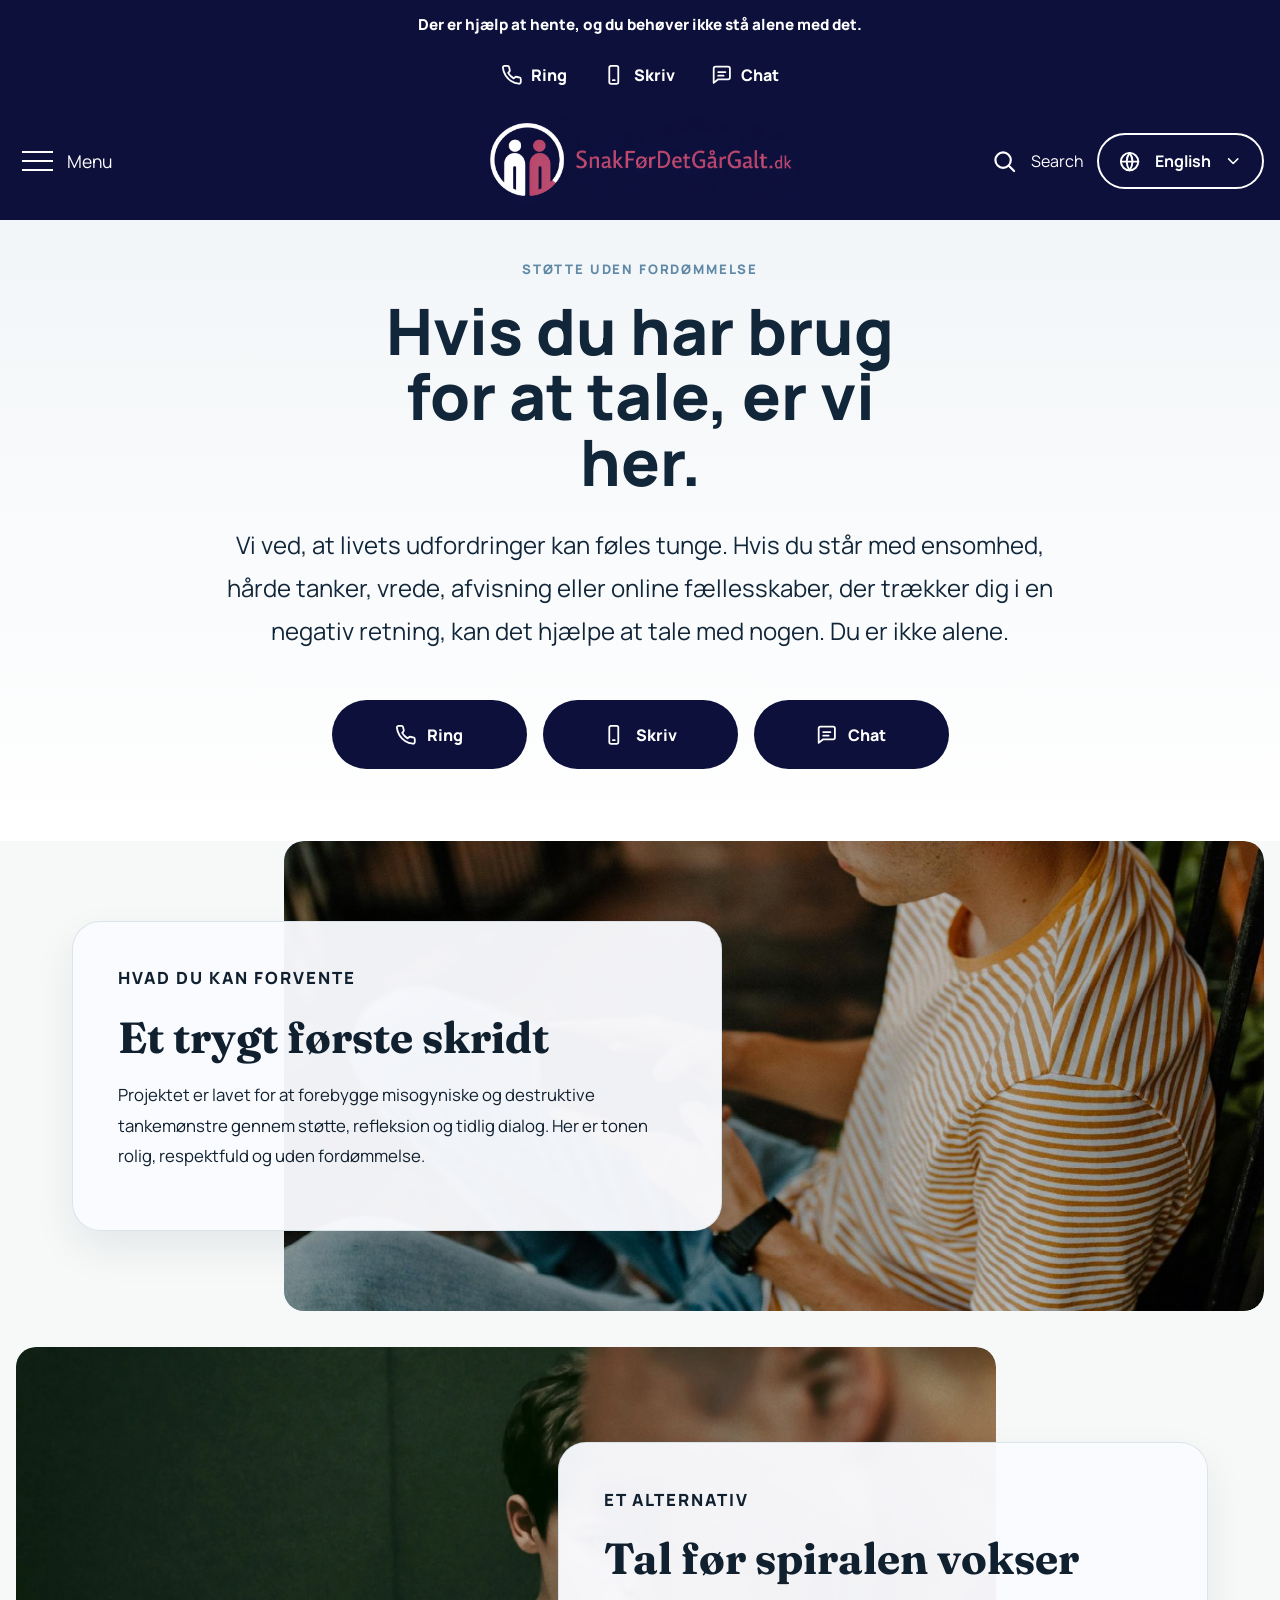
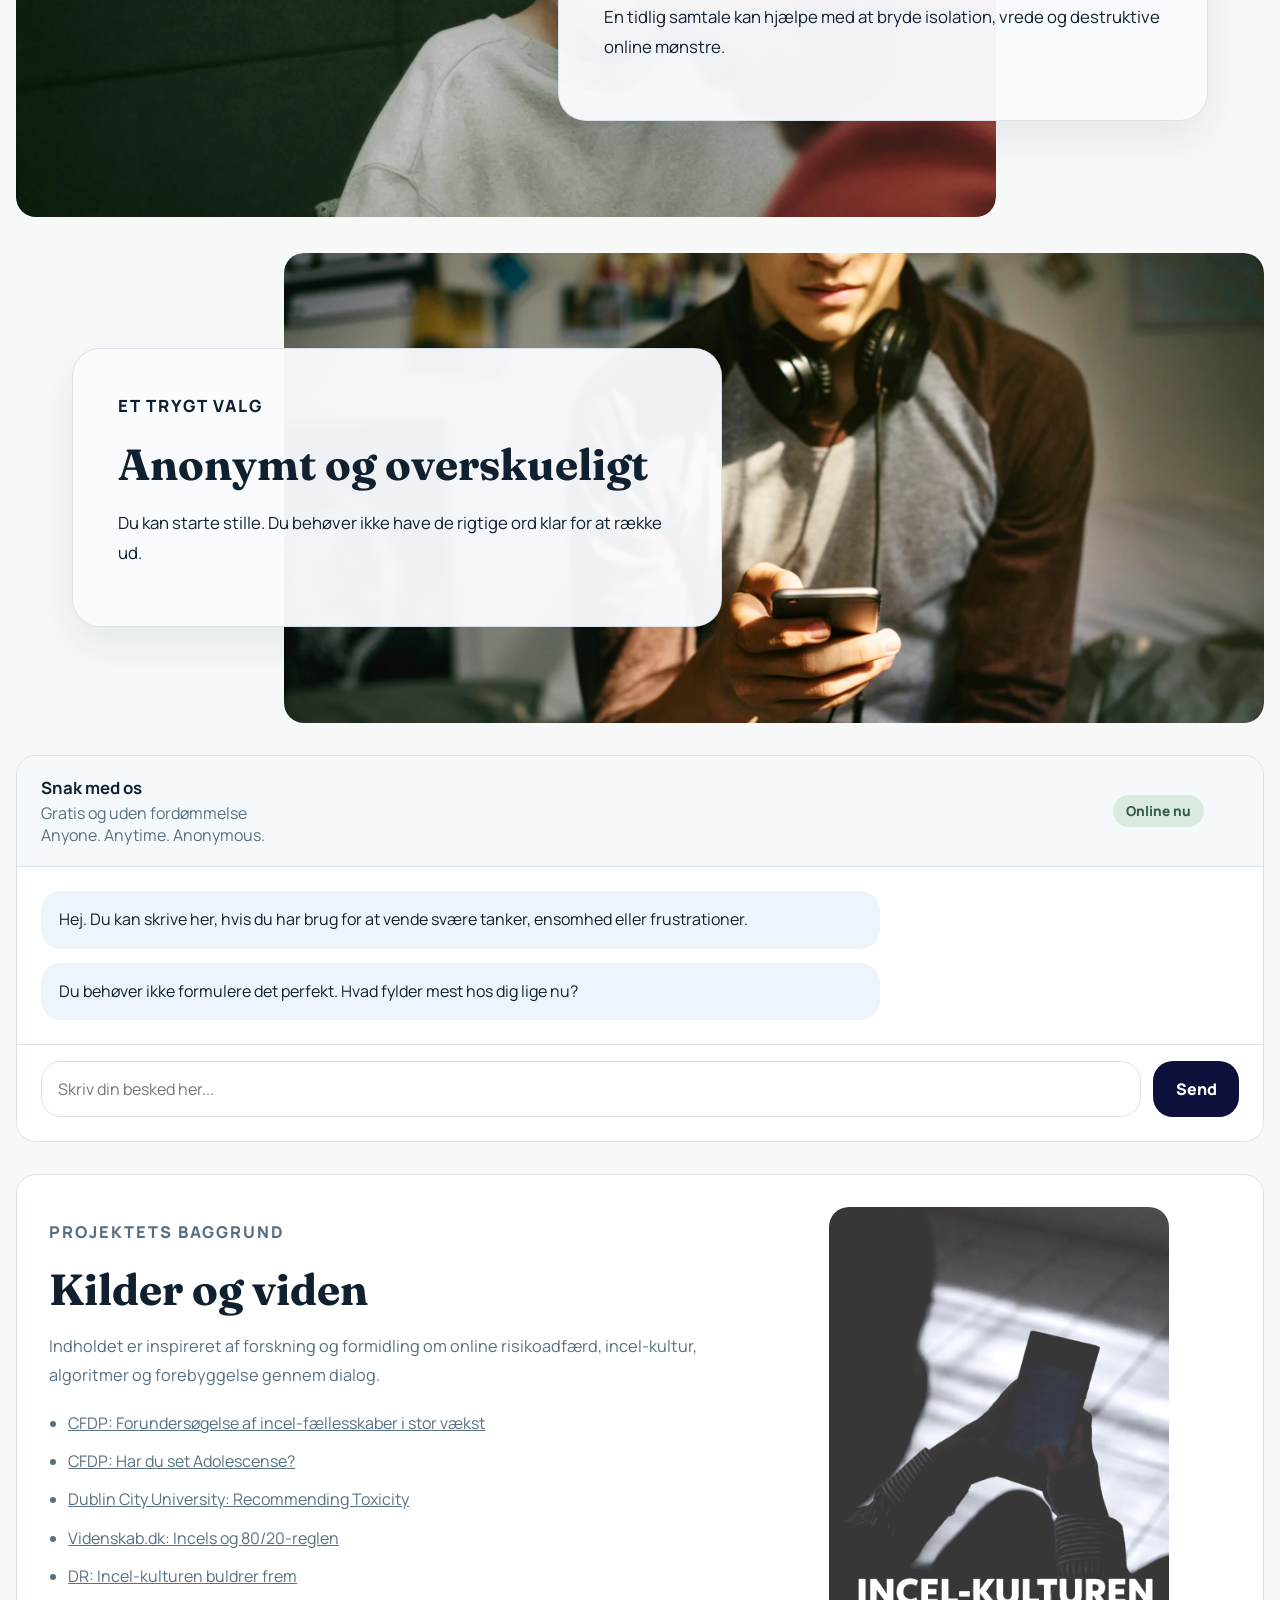
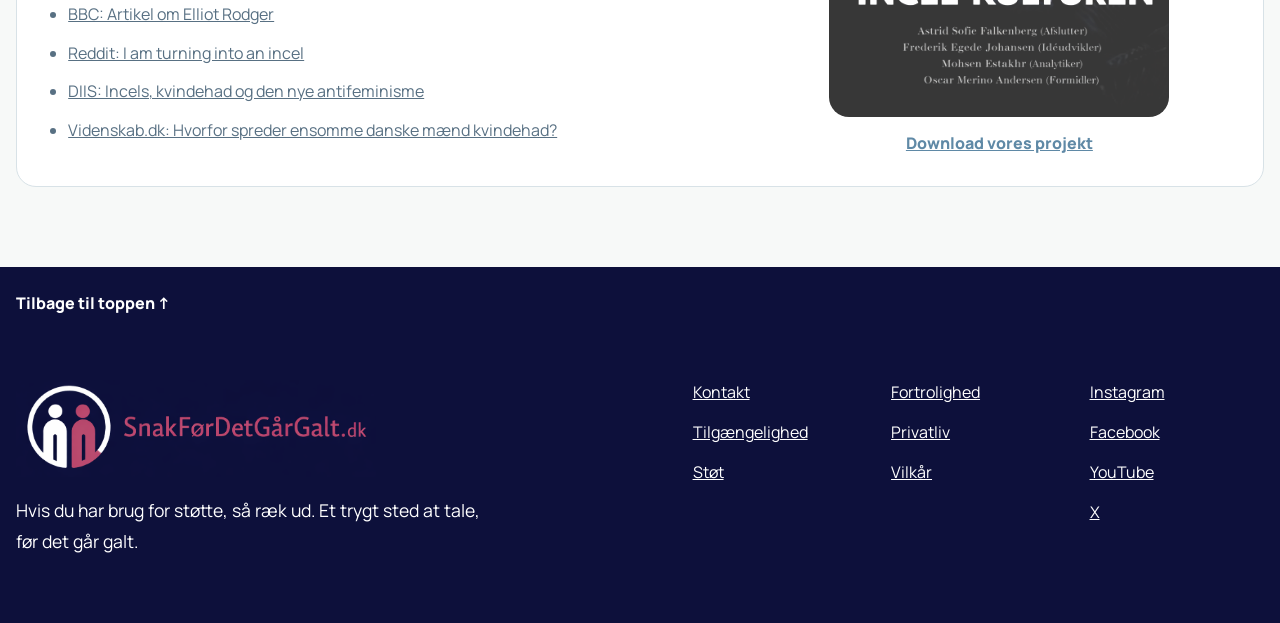
==== index.html @ 6ec0b3f9 "Initial commit" ====
<!DOCTYPE html>
<html lang="da">
  <head>
    <meta charset="UTF-8" />
    <meta name="viewport" content="width=device-width, initial-scale=1.0" />
    <title>SnakFørDetGårGalt.dk</title>
    <meta
      name="description"
      content="SnakFørDetGårGalt.dk er et trygt sted at søge støtte, chatte anonymt og finde hjælp, før ensomhed, vrede og negative online fællesskaber vokser sig større."
    />
    <link rel="preconnect" href="https://fonts.googleapis.com" />
    <link rel="preconnect" href="https://fonts.gstatic.com" crossorigin />
    <link
      href="https://fonts.googleapis.com/css2?family=Fraunces:wght@600&family=Manrope:wght@400;500;600;700;800&display=swap"
      rel="stylesheet"
    />
    <link rel="stylesheet" href="style.css" />
  </head>
  <body>
    <a class="skip-link" href="#mainContent">Gå til indhold</a>

    <div class="top-banner">
      <p data-i18n="banner.text">Der er hjælp at hente, og du behøver ikke stå alene med det.</p>
    </div>

    <div class="contact-strip">
      <div class="contact-strip-inner">
        <a href="#helpCards"><span class="icon" aria-hidden="true"><svg viewBox="0 0 24 24"><path d="M22 16.92v3a2 2 0 0 1-2.18 2 19.8 19.8 0 0 1-8.63-3.07A19.5 19.5 0 0 1 5.15 12.8 19.8 19.8 0 0 1 2.08 4.09 2 2 0 0 1 4.06 2h3a2 2 0 0 1 2 1.72c.12.9.33 1.78.63 2.62a2 2 0 0 1-.45 2.11L8 9.91a16 16 0 0 0 6.09 6.09l1.46-1.24a2 2 0 0 1 2.11-.45c.84.3 1.72.51 2.62.63A2 2 0 0 1 22 16.92z"/></svg></span><span data-i18n="utility.call">Ring</span></a>
        <a href="#helpCards"><span class="icon" aria-hidden="true"><svg viewBox="0 0 24 24"><rect x="7" y="2" width="10" height="20" rx="2"/><line x1="11" y1="18" x2="13" y2="18"/></svg></span><span data-i18n="utility.text">Skriv</span></a>
        <a href="#chat"><span class="icon" aria-hidden="true"><svg viewBox="0 0 24 24"><path d="M21 15a2 2 0 0 1-2 2H8l-5 4V5a2 2 0 0 1 2-2h14a2 2 0 0 1 2 2z"/><line x1="8" y1="9" x2="16" y2="9"/><line x1="8" y1="13" x2="14" y2="13"/></svg></span><span data-i18n="utility.chat">Chat</span></a>
      </div>
    </div>

    <header class="site-header">
      <div class="header-inner">
        <button class="menu-button" id="menuToggle" type="button" aria-expanded="false" aria-controls="siteMenu">
          <span class="hamburger" aria-hidden="true"></span>
          <span data-i18n="menu.button">Menu</span>
        </button>

        <a class="brand" href="#top" aria-label="SnakFørDetGårGalt.dk">
          <img src="logo-sammenhold-footer.png" alt="SnakFørDetGårGalt.dk" class="brand-image" />
        </a>

        <div class="header-tools">
          <button class="search-trigger" id="searchTrigger" type="button" aria-expanded="false" aria-controls="searchPanel">
            <span class="search-icon" aria-hidden="true"><svg viewBox="0 0 24 24"><circle cx="11" cy="11" r="7"/><line x1="16.65" y1="16.65" x2="21" y2="21"/></svg></span>
            <span data-i18n="search.button">Search</span>
          </button>

          <button class="language-pill" id="languageToggle" type="button" aria-label="Change language">
            <span class="globe" aria-hidden="true"><svg viewBox="0 0 24 24"><circle cx="12" cy="12" r="9"/><path d="M3 12h18"/><path d="M12 3a15 15 0 0 1 0 18"/><path d="M12 3a15 15 0 0 0 0 18"/></svg></span>
            <span id="languageLabel">English</span>
            <span class="caret" aria-hidden="true"><svg viewBox="0 0 24 24"><path d="M6 9l6 6 6-6"/></svg></span>
          </button>
        </div>
      </div>
    </header>

    <div class="search-panel" id="searchPanel" hidden>
      <div class="search-panel-inner">
        <form class="search-box" id="searchForm" role="search">
          <label class="sr-only" for="siteSearch" data-i18n="search.label">Søg på siden</label>
          <input
            id="siteSearch"
            name="search"
            type="search"
            placeholder="Search"
            data-i18n-placeholder="search.placeholder"
            autocomplete="off"
          />
          <button class="search-submit" type="submit" aria-label="Search">
            <span aria-hidden="true"><svg viewBox="0 0 24 24"><circle cx="11" cy="11" r="7"/><line x1="16.65" y1="16.65" x2="21" y2="21"/></svg></span>
          </button>
        </form>
        <button class="search-close" id="searchClose" type="button">
          <span data-i18n="search.close">Close</span>
          <span aria-hidden="true">×</span>
        </button>
      </div>
    </div>

    <aside class="menu-overlay" id="siteMenu" hidden>
      <div class="menu-panel">
        <button class="menu-close" id="menuClose" type="button">
          <span class="close-icon" aria-hidden="true">×</span>
          <span data-i18n="menu.close">Luk menu</span>
        </button>

        <div class="menu-quick-links">
          <a href="#helpCards"><span class="icon" aria-hidden="true"><svg viewBox="0 0 24 24"><path d="M22 16.92v3a2 2 0 0 1-2.18 2 19.8 19.8 0 0 1-8.63-3.07A19.5 19.5 0 0 1 5.15 12.8 19.8 19.8 0 0 1 2.08 4.09 2 2 0 0 1 4.06 2h3a2 2 0 0 1 2 1.72c.12.9.33 1.78.63 2.62a2 2 0 0 1-.45 2.11L8 9.91a16 16 0 0 0 6.09 6.09l1.46-1.24a2 2 0 0 1 2.11-.45c.84.3 1.72.51 2.62.63A2 2 0 0 1 22 16.92z"/></svg></span><span data-i18n="utility.call">Ring</span></a>
          <a href="#helpCards"><span class="icon" aria-hidden="true"><svg viewBox="0 0 24 24"><rect x="7" y="2" width="10" height="20" rx="2"/><line x1="11" y1="18" x2="13" y2="18"/></svg></span><span data-i18n="utility.text">Skriv</span></a>
          <a href="#chat"><span class="icon" aria-hidden="true"><svg viewBox="0 0 24 24"><path d="M21 15a2 2 0 0 1-2 2H8l-5 4V5a2 2 0 0 1 2-2h14a2 2 0 0 1 2 2z"/><line x1="8" y1="9" x2="16" y2="9"/><line x1="8" y1="13" x2="14" y2="13"/></svg></span><span data-i18n="utility.chat">Chat</span></a>
        </div>

        <nav class="menu-list" aria-label="Hovednavigation">
          <a class="menu-item" href="#top"><span data-i18n="menu.home">Hjem</span></a>
          <details class="menu-item" open>
            <summary><span data-i18n="menu.getHelp">Få hjælp</span></summary>
            <div class="submenu">
              <a href="#helpCards" data-i18n="submenu.expect">Hvad du kan forvente</a>
              <a href="#chat" data-i18n="submenu.chat">Chat med os</a>
            </div>
          </details>
          <details class="menu-item">
            <summary><span data-i18n="menu.learn">Viden</span></summary>
            <div class="submenu">
              <a href="#resources" data-i18n="submenu.sources">Kilder og baggrund</a>
              <a href="#resources" data-i18n="submenu.prevention">Forebyggelse og dialog</a>
            </div>
          </details>
          <details class="menu-item">
            <summary><span data-i18n="menu.involved">Bliv en del af indsatsen</span></summary>
            <div class="submenu">
              <a href="#resources" data-i18n="submenu.share">Del viden</a>
              <a href="#resources" data-i18n="submenu.support">Støt projektet</a>
            </div>
          </details>
          <details class="menu-item">
            <summary><span data-i18n="menu.providers">For fagpersoner</span></summary>
            <div class="submenu">
              <a href="#resources" data-i18n="submenu.research">Forskning</a>
              <a href="#resources" data-i18n="submenu.method">Metode og perspektiv</a>
            </div>
          </details>
          <details class="menu-item">
            <summary><span data-i18n="menu.faq">FAQ</span></summary>
            <div class="submenu">
              <a href="#helpCards" data-i18n="submenu.free">Er det gratis?</a>
              <a href="#chat" data-i18n="submenu.anonymous">Er det anonymt?</a>
            </div>
          </details>
          <a class="menu-item" href="#resources"><span data-i18n="menu.media">Ressourcer</span></a>
          <a class="menu-item" href="#resources"><span data-i18n="menu.about">Om projektet</span></a>
          <a class="menu-item" href="#resources"><span data-i18n="menu.interpretation">Sprog og tilgængelighed</span></a>
        </nav>
      </div>
    </aside>

    <main id="mainContent">
      <section class="hero" id="top">
        <div class="hero-inner">
          <div class="hero-intro">
            <p class="hero-kicker" data-i18n="hero.kicker">Støtte uden fordømmelse</p>
            <h1 data-i18n="hero.title">Hvis du har brug for at tale, er vi her.</h1>

            <p class="hero-copy" data-i18n="hero.body">
              Vi ved, at livets udfordringer kan føles tunge. Hvis du står med ensomhed, hårde tanker, vrede, afvisning eller online fællesskaber, der trækker dig i en negativ retning, kan det hjælpe at tale med nogen. Du er ikke alene.
            </p>

            <div class="help-cards" id="helpCards">
              <a class="help-card" href="#chat"><span class="icon" aria-hidden="true"><svg viewBox="0 0 24 24"><path d="M22 16.92v3a2 2 0 0 1-2.18 2 19.8 19.8 0 0 1-8.63-3.07A19.5 19.5 0 0 1 5.15 12.8 19.8 19.8 0 0 1 2.08 4.09 2 2 0 0 1 4.06 2h3a2 2 0 0 1 2 1.72c.12.9.33 1.78.63 2.62a2 2 0 0 1-.45 2.11L8 9.91a16 16 0 0 0 6.09 6.09l1.46-1.24a2 2 0 0 1 2.11-.45c.84.3 1.72.51 2.62.63A2 2 0 0 1 22 16.92z"/></svg></span><span data-i18n="actions.call">Ring</span></a>
              <a class="help-card" href="#chat"><span class="icon" aria-hidden="true"><svg viewBox="0 0 24 24"><rect x="7" y="2" width="10" height="20" rx="2"/><line x1="11" y1="18" x2="13" y2="18"/></svg></span><span data-i18n="actions.text">Skriv</span></a>
              <a class="help-card" href="#chat"><span class="icon" aria-hidden="true"><svg viewBox="0 0 24 24"><path d="M21 15a2 2 0 0 1-2 2H8l-5 4V5a2 2 0 0 1 2-2h14a2 2 0 0 1 2 2z"/><line x1="8" y1="9" x2="16" y2="9"/><line x1="8" y1="13" x2="14" y2="13"/></svg></span><span data-i18n="actions.chat">Chat</span></a>
            </div>
          </div>
        </div>
      </section>

      <section class="content-section feature-stack">
        <article class="feature-band feature-band-left">
          <div class="feature-visual teal-visual">
            <img class="feature-image" src="feature-first.jpg" alt="Ung mand med telefon i hånden" />
          </div>
          <div class="feature-copy-card">
            <p class="eyebrow" data-i18n="expect.eyebrow">Hvad du kan forvente</p>
            <h2 data-i18n="expect.title">Et trygt første skridt</h2>
            <p data-i18n="expect.body">Projektet er lavet for at forebygge misogyniske og destruktive tankemønstre gennem støtte, refleksion og tidlig dialog. Her er tonen rolig, respektfuld og uden fordømmelse.</p>
          </div>
        </article>

        <article class="feature-band feature-band-right">
          <div class="feature-visual forest-visual">
            <img class="feature-image" src="feature-second.webp" alt="Ung person og voksen i en alvorlig samtale" />
          </div>
          <div class="feature-copy-card">
            <p class="eyebrow" data-i18n="box.two.eyebrow">Et alternativ</p>
            <h2 data-i18n="box.two.title">Tal før spiralen vokser</h2>
            <p data-i18n="box.two.body">En tidlig samtale kan hjælpe med at bryde isolation, vrede og destruktive online mønstre.</p>
          </div>
        </article>

        <article class="feature-band feature-band-left">
          <div class="feature-visual rose-visual">
            <img class="feature-image" src="feature-expect.webp" alt="To personer tæt sammen i et trygt øjeblik" />
          </div>
          <div class="feature-copy-card">
            <p class="eyebrow" data-i18n="box.three.eyebrow">Et trygt valg</p>
            <h2 data-i18n="box.three.title">Anonymt og overskueligt</h2>
            <p data-i18n="box.three.body">Du kan starte stille. Du behøver ikke have de rigtige ord klar for at række ud.</p>
          </div>
        </article>
      </section>

      <section class="chat-section" id="chat">
        <div class="chat-shell" aria-label="Chatboks">
          <div class="chat-header">
            <div>
              <strong data-i18n="chat.headerTitle">Snak med os</strong>
              <p data-i18n="chat.headerBody">Gratis og uden fordømmelse</p>
              <p data-i18n="chat.headerSubbody">Anyone. Anytime. Anonymous.</p>
            </div>
            <span class="status-dot" data-i18n="chat.status">Online nu</span>
            <button class="chat-close" id="chatClose" type="button" aria-label="Luk chat">×</button>
          </div>

          <div class="chat-messages" id="chatMessages">
            <article class="message assistant"><p id="initialMessageOne">Hej. Du kan skrive her, hvis du har brug for at vende svære tanker, ensomhed eller frustrationer.</p></article>
            <article class="message assistant"><p id="initialMessageTwo">Du behøver ikke formulere det perfekt. Hvad fylder mest hos dig lige nu?</p></article>
          </div>

          <form class="chat-input" id="chatForm">
            <label class="sr-only" for="messageInput" data-i18n="chat.inputLabel">Skriv en besked</label>
            <input id="messageInput" name="message" type="text" maxlength="280" placeholder="Skriv din besked her..." autocomplete="off" />
            <button type="submit" class="primary-button" data-i18n="chat.send">Send</button>
          </form>
        </div>
      </section>

      <section class="content-section" id="resources">
        <article class="resource-card resource-layout">
          <div class="resource-copy">
            <p class="eyebrow" data-i18n="sources.eyebrow">Projektets baggrund</p>
            <h2 data-i18n="sources.title">Kilder og viden</h2>
            <p data-i18n="sources.body">Indholdet er inspireret af forskning og formidling om online risikoadfærd, incel-kultur, algoritmer og forebyggelse gennem dialog.</p>
            <ul class="source-list">
              <li><a href="https://cfdp.dk/demokratisk-dannelse/risikoadfaerd-online/vidensbank/rapporter/forundersoegelseincel-faellesskaber-i-stor-vaekst/" target="_blank" rel="noreferrer">CFDP: Forundersøgelse af incel-fællesskaber i stor vækst</a></li>
              <li><a href="https://cfdp.dk/digital-familie/har-du-set-adolescense/" target="_blank" rel="noreferrer">CFDP: Har du set Adolescense?</a></li>
              <li><a href="https://www.dcu.ie/antibullyingcentre/recommending-toxicity" target="_blank" rel="noreferrer">Dublin City University: Recommending Toxicity</a></li>
              <li><a href="https://videnskab.dk/kultur-samfund/incels-og-80-20-reglen-forstaa-forskning-bag-kvindehadet-i-ny-tv-serie/" target="_blank" rel="noreferrer">Videnskab.dk: Incels og 80/20-reglen</a></li>
              <li><a href="https://www.dr.dk/nyheder/indland/incel-kulturen-buldrer-frem-og-den-er-en-del-af-trusselsbilledet-herhjemme" target="_blank" rel="noreferrer">DR: Incel-kulturen buldrer frem</a></li>
              <li><a href="https://www.bbc.com/news/world-us-canada-43892189" target="_blank" rel="noreferrer">BBC: Artikel om Elliot Rodger</a></li>
              <li><a href="https://www.reddit.com/r/Vent/comments/1qi4jv6/i_am_turning_into_an_incel/" target="_blank" rel="noreferrer">Reddit: I am turning into an incel</a></li>
              <li><a href="https://pure.diis.dk/ws/files/3975746/Udenrigs_2_2020_Incels_kvindehad_og_den_nye_antifeminisme.pdf" target="_blank" rel="noreferrer">DIIS: Incels, kvindehad og den nye antifeminisme</a></li>
              <li><a href="https://videnskab.dk/kultur-samfund/incels-hvorfor-spreder-ensomme-danske-maend-kvindehad-i-internettets-dunkle-afkroge/" target="_blank" rel="noreferrer">Videnskab.dk: Hvorfor spreder ensomme danske mænd kvindehad?</a></li>
            </ul>
          </div>
          <div class="resource-image-wrap">
            <img class="resource-image" src="resource-side.png" alt="Forsidebillede om incel-kulturen" />
            <a class="resource-download" href="resource-side.png" download="Projekt.doc.forside.png" data-i18n="sources.download">Download vores projekt</a>
          </div>
        </article>
      </section>
    </main>

    <footer class="site-footer">
      <a class="return-top" href="#top" data-i18n="footer.top">Tilbage til toppen ↑</a>
      <div class="footer-main">
        <div class="footer-brand-block">
          <div class="footer-logo">
            <img src="logo-sammenhold-footer.png" alt="SnakFørDetGårGalt.dk" class="footer-logo-image" />
          </div>
          <p data-i18n="footer.tagline">Hvis du har brug for støtte, så ræk ud. Et trygt sted at tale, før det går galt.</p>
        </div>

        <div class="footer-links-grid">
          <div class="footer-column">
            <a href="#resources" data-i18n="footer.contact">Kontakt</a>
            <a href="#resources" data-i18n="footer.accessibility">Tilgængelighed</a>
            <a href="#resources" data-i18n="footer.support">Støt</a>
          </div>
          <div class="footer-column">
            <a href="#resources" data-i18n="footer.confidential">Fortrolighed</a>
            <a href="#resources" data-i18n="footer.privacy">Privatliv</a>
            <a href="#resources" data-i18n="footer.terms">Vilkår</a>
          </div>
          <div class="footer-column social-column">
            <a href="#resources">Instagram</a>
            <a href="#resources">Facebook</a>
            <a href="#resources">YouTube</a>
            <a href="#resources">X</a>
          </div>
        </div>
      </div>
    </footer>

    <script src="script.js"></script>
  </body>
</html>
---- style.css ----
:root {
  --blue: #5f89a6;
  --blue-dark: #0d103b;
  --blue-deep: #12263a;
  --line: #84a8c0;
  --bg: #f7f9f8;
  --soft: #eef3f1;
  --text: #10202f;
  --muted: #587083;
  --border: #d8e2e7;
  --surface: #ffffff;
}

* { box-sizing: border-box; }
html { scroll-behavior: smooth; }
body { margin: 0; background: var(--bg); color: var(--text); font-family: "Manrope", sans-serif; }
a { color: inherit; text-decoration: none; }
.skip-link { position: absolute; left: -999px; }
.skip-link:focus { left: 1rem; top: 1rem; z-index: 1000; background: white; padding: 0.75rem 1rem; }

.top-banner { background: var(--blue-dark); color: white; text-align: center; padding: 0.85rem 1rem; font-weight: 800; }
.top-banner p { margin: 0; font-size: 0.95rem; }

.contact-strip { background: var(--blue-dark); border-bottom: 0; }
.contact-strip-inner, .header-inner, .hero-inner, .content-section, .chat-section, .footer-main, .return-top {
  width: min(100% - 2rem, 1400px);
  margin: 0 auto;
}

.contact-strip-inner {
  display: flex;
  justify-content: center;
  gap: 2.25rem;
  padding: 1rem 0;
  flex-wrap: wrap;
}

.contact-strip-inner a, .menu-quick-links a {
  display: inline-flex;
  gap: 0.55rem;
  align-items: center;
  color: white;
  font-weight: 800;
  font-size: 1rem;
}

.menu-quick-links a {
  color: var(--blue-dark);
}

.icon {
  display: inline-flex;
  align-items: center;
  justify-content: center;
  width: 1.35rem;
  height: 1.35rem;
  line-height: 1;
  flex: 0 0 1.35rem;
}

.icon svg,
.search-icon svg,
.globe svg,
.search-submit svg,
.caret svg {
  width: 100%;
  height: 100%;
  display: block;
  stroke: currentColor;
  fill: none;
  stroke-width: 2;
  stroke-linecap: round;
  stroke-linejoin: round;
}
.site-header {
  position: sticky;
  top: 0;
  z-index: 30;
  background: var(--blue-dark);
  border-bottom: 0;
}

.header-inner {
  display: grid;
  grid-template-columns: 1fr auto 1fr;
  align-items: center;
  min-height: 118px;
}

.header-tools {
  justify-self: end;
  display: flex;
  align-items: center;
  gap: 0.4rem;
}

.menu-button, .language-pill {
  display: inline-flex;
  align-items: center;
  gap: 0.85rem;
  background: transparent;
  border: 0;
  color: white;
  font: inherit;
  font-size: 1rem;
  cursor: pointer;
}

.menu-button { justify-self: start; font-size: 1.1rem; }
.hamburger { width: 31px; height: 2px; background: currentColor; position: relative; }
.hamburger::before, .hamburger::after {
  content: "";
  position: absolute;
  left: 0;
  width: 31px;
  height: 2px;
  background: currentColor;
}
.hamburger::before { top: -9px; }
.hamburger::after { top: 9px; }

.brand, .footer-logo {
  display: flex;
  align-items: center;
}

.brand { justify-self: center; }

.brand-image {
  display: block;
  width: min(320px, 32vw);
  height: auto;
}

.footer-logo-image {
  display: block;
  width: min(360px, 100%);
  height: auto;
}

.language-pill {
  border: 2px solid #ffffff;
  border-radius: 999px;
  padding: 0.9rem 1.2rem;
  font-weight: 700;
  justify-content: center;
}

.globe,
.caret {
  display: inline-flex;
  align-items: center;
  justify-content: center;
  line-height: 1;
}

.globe {
  width: 1.45rem;
  height: 1.45rem;
  flex: 0 0 1.45rem;
}

.caret {
  width: 1.15rem;
  height: 1.15rem;
  flex: 0 0 1.15rem;
  transform: none;
}

.search-trigger {
  display: inline-flex;
  align-items: center;
  gap: 0.85rem;
  border: 0;
  background: transparent;
  color: white;
  font: inherit;
  cursor: pointer;
}

.search-icon {
  display: inline-flex;
  align-items: center;
  justify-content: center;
  width: 1.65rem;
  height: 1.65rem;
  line-height: 1;
}

.search-panel {
  position: fixed;
  top: 118px;
  left: 50%;
  transform: translateX(-50%);
  z-index: 35;
  width: min(calc(100% - 2rem), 1120px);
}

.search-panel-inner {
  background: var(--surface);
  border: 1px solid var(--border);
  border-radius: 32px;
  padding: 2rem 2rem 1.4rem;
  box-shadow: 0 18px 42px rgba(17, 33, 79, 0.12);
}

.search-box {
  display: grid;
  grid-template-columns: 1fr auto;
  align-items: center;
  gap: 1rem;
  min-height: 118px;
  padding: 0 0 0 1.5rem;
  border: 2px solid var(--line);
  border-radius: 20px;
  background: #eef4fa;
}

.search-box input {
  width: 100%;
  border: 0;
  background: transparent;
  color: var(--text);
  font: inherit;
  font-size: 1.15rem;
}

.search-box input::placeholder {
  color: #6b7481;
  opacity: 1;
}

.search-box input:focus {
  outline: none;
}

.search-submit {
  width: 120px;
  height: 120px;
  margin-right: -10px;
  border: 0;
  border-radius: 50%;
  background: var(--blue);
  color: white;
  font-size: 2.2rem;
  cursor: pointer;
}

.search-submit span {
  display: inline-flex;
  width: 2.2rem;
  height: 2.2rem;
}

.search-close {
  display: flex;
  align-items: center;
  justify-content: center;
  gap: 0.65rem;
  margin: 1.5rem auto 0;
  border: 0;
  background: transparent;
  color: var(--blue);
  font: inherit;
  font-size: 1.05rem;
  font-weight: 800;
  cursor: pointer;
}

.menu-overlay {
  position: fixed;
  inset: 0;
  background: rgba(17, 33, 79, 0.16);
  z-index: 40;
  overflow: hidden;
}

.menu-panel {
  width: min(670px, 100%);
  height: 100vh;
  background: var(--surface);
  box-shadow: 24px 0 50px rgba(17, 33, 79, 0.14);
  overflow-y: auto;
  overscroll-behavior: contain;
  -webkit-overflow-scrolling: touch;
}

.menu-close {
  width: auto;
  margin: 0.9rem 0 0 1rem;
  background: transparent;
  color: var(--text);
  border: 0;
  display: flex;
  align-items: center;
  gap: 0.8rem;
  padding: 0.5rem 0.25rem;
  font: inherit;
  font-size: 0.92rem;
  font-weight: 700;
  cursor: pointer;
  border-radius: 0;
  justify-content: flex-start;
}

.close-icon { font-size: 2.4rem; line-height: 1; font-weight: 300; }
.menu-quick-links { display: flex; gap: 1.5rem; padding: 1.2rem 2rem; border-bottom: 1px solid var(--border); flex-wrap: wrap; }
.menu-list { display: grid; }
.menu-item { border-bottom: 1px solid var(--line); color: var(--blue-dark); font-size: clamp(1.45rem, 3vw, 2rem); font-weight: 800; }
.menu-item > span, .menu-item > a, .menu-item summary, .menu-item[href] { display: block; padding: 2rem 2.5rem; }
.menu-item[href] { color: var(--blue-dark); }
.menu-item summary { list-style: none; cursor: pointer; position: relative; }
.menu-item summary::-webkit-details-marker { display: none; }
.menu-item summary::after {
  content: "";
  position: absolute;
  right: 2rem;
  top: 50%;
  width: 1.15rem;
  height: 1.15rem;
  transform: translateY(-50%);
  border-right: 3px solid currentColor;
  border-bottom: 3px solid currentColor;
  rotate: 45deg;
}

.menu-item[open] summary::after {
  rotate: 225deg;
}

.submenu { display: grid; padding: 0 0 1rem; }
.submenu a { padding: 0.8rem 2.8rem 1rem; color: var(--blue-dark); font-size: 1rem; font-weight: 600; }

.hero {
  padding: 1rem 0 4.5rem;
  background:
    linear-gradient(180deg, rgba(95, 137, 166, 0.08), rgba(95, 137, 166, 0)),
    var(--surface);
}

.hero-inner { max-width: 1120px; }

.hero-intro {
  max-width: 900px;
  margin: 0 auto;
  text-align: center;
}

.hero-kicker {
  margin: 1.5rem 0 0;
  color: var(--blue);
  font-size: 0.82rem;
  font-weight: 800;
  letter-spacing: 0.14em;
  text-transform: uppercase;
}

.hero h1 {
  max-width: 12ch;
  margin: 1.25rem auto 0;
  font-size: clamp(3rem, 5vw, 5.3rem);
  line-height: 1.02;
  font-weight: 800;
  text-align: center;
  color: var(--blue-deep);
}

.hero-copy {
  max-width: 54rem;
  margin: 1.8rem auto 0;
  font-size: clamp(1.15rem, 2vw, 1.5rem);
  line-height: 1.8;
  text-align: center;
  color: var(--blue-deep);
}

.help-cards {
  display: flex;
  justify-content: center;
  gap: 1rem;
  flex-wrap: wrap;
  margin-top: 3rem;
}

.help-card {
  display: inline-flex;
  align-items: center;
  justify-content: center;
  gap: 0.7rem;
  min-width: 195px;
  padding: 1.45rem 2rem;
  background: var(--blue-dark);
  color: white;
  border-radius: 999px;
  font-size: 1rem;
  font-weight: 800;
}

.help-card.wide { min-width: 290px; }
.content-section { padding: 0 0 2rem; }
.info-card, .resource-card, .chat-shell { border: 1px solid var(--border); background: var(--surface); }
.info-card, .resource-card { padding: 2rem; }
.info-card.soft { background: var(--soft); }
.resource-card { border-radius: 20px; }
.resource-layout {
  display: grid;
  grid-template-columns: minmax(0, 1.2fr) minmax(260px, 0.8fr);
  gap: 1.5rem;
  align-items: center;
}

.resource-copy {
  min-width: 0;
}

.resource-image-wrap {
  display: flex;
  flex-direction: column;
  justify-content: center;
  align-items: center;
  gap: 0.9rem;
}

.resource-image {
  width: 100%;
  max-width: 340px;
  height: auto;
  border-radius: 20px;
  display: block;
  opacity: 0.78;
  filter: brightness(1.12);
}

.resource-download {
  color: var(--blue);
  font-weight: 800;
  text-decoration: underline;
  text-align: center;
}
.eyebrow { margin: 0 0 1rem; color: var(--blue); font-size: 0.82rem; font-weight: 800; letter-spacing: 0.12em; text-transform: uppercase; }
h2 { margin: 0; font-family: "Fraunces", serif; font-size: clamp(1.9rem, 3.4vw, 3rem); }
.info-card p, .resource-card p { color: var(--muted); line-height: 1.75; font-size: 1.02rem; }

.feature-stack {
  display: grid;
  gap: 2.25rem;
}

.feature-band {
  position: relative;
  min-height: 470px;
  display: flex;
  align-items: center;
}

.feature-visual {
  width: min(100%, 980px);
  height: 470px;
  border-radius: 20px;
  position: relative;
  overflow: hidden;
}

.feature-image {
  width: 100%;
  height: 100%;
  object-fit: cover;
  display: block;
  border-radius: 20px;
}

.teal-visual {
  margin-left: auto;
  background:
    linear-gradient(90deg, rgba(91, 138, 171, 0.78), rgba(91, 138, 171, 0.12)),
    linear-gradient(135deg, #d8e8ef, #edf4f1 58%, #d9ece3);
}

.forest-visual {
  margin-right: auto;
  background:
    linear-gradient(90deg, rgba(54, 109, 99, 0.72), rgba(54, 109, 99, 0.12)),
    linear-gradient(135deg, #d6e4dc, #edf3ef 54%, #d3e8e1);
}

.rose-visual {
  margin-left: auto;
  background:
    linear-gradient(90deg, rgba(89, 132, 170, 0.7), rgba(170, 96, 138, 0.2)),
    linear-gradient(135deg, #dce8f0, #f1f2f6 54%, #efd8e6);
}

.visual-placeholder {
  position: absolute;
  inset: 0;
  display: flex;
  align-items: center;
  justify-content: center;
  color: rgba(16, 32, 47, 0.52);
  font-size: 1.15rem;
  font-weight: 700;
  letter-spacing: 0.08em;
  text-transform: uppercase;
}

.visual-placeholder::before,
.visual-placeholder::after {
  content: "";
  position: absolute;
  border-radius: 999px;
  background: rgba(255, 255, 255, 0.26);
}

.visual-placeholder::before {
  width: 320px;
  height: 320px;
  left: 9%;
  top: 14%;
}

.visual-placeholder::after {
  width: 420px;
  height: 420px;
  right: -80px;
  bottom: -120px;
}

.feature-copy-card {
  position: absolute;
  z-index: 2;
  width: min(100%, 650px);
  padding: 2.6rem 2.8rem;
  background: rgba(250, 251, 255, 0.96);
  border: 1px solid rgba(216, 226, 231, 0.9);
  border-radius: 28px;
  box-shadow: 0 18px 42px rgba(17, 33, 79, 0.08);
}

.feature-copy-card p {
  color: var(--text);
  font-size: 1.05rem;
  line-height: 1.8;
}

.feature-band-left .feature-copy-card {
  left: 4.5%;
}

.feature-band-right .feature-copy-card {
  right: 4.5%;
}

.chat-section { padding: 0 0 2rem; }
.chat-shell {
  border-radius: 20px;
  overflow: hidden;
  display: flex;
  flex-direction: column;
}
.chat-section.chat-expanded {
  position: fixed;
  inset: 0;
  z-index: 60;
  width: 100%;
  max-width: none;
  margin: 0;
  padding: 0;
  background: rgba(16, 32, 47, 0.28);
  display: flex;
  align-items: stretch;
  justify-content: center;
}

.chat-section.chat-expanded .chat-shell {
  width: 100%;
  height: 100vh;
  max-width: none;
  border-radius: 0;
  border: 0;
}

.chat-section.chat-expanded .chat-messages {
  max-height: none;
  height: auto;
}

.chat-section.chat-expanded .chat-input {
  padding-bottom: 1.75rem;
}

.chat-header {
  display: flex;
  justify-content: space-between;
  align-items: center;
  gap: 1rem;
  padding: 1.25rem 1.5rem;
  background: #f6f9fb;
  border-bottom: 1px solid var(--border);
  position: relative;
}

.chat-header strong { display: block; margin-bottom: 0.2rem; font-size: 1.05rem; padding-right: 2.2rem; }
.chat-header p { margin: 0; color: var(--muted); }
.status-dot {
  padding: 0.45rem 0.8rem;
  background: #dbeadf;
  color: #315d49;
  font-size: 0.85rem;
  font-weight: 800;
  border-radius: 999px;
  margin-right: 2.2rem;
}
.chat-close {
  display: none;
  position: absolute;
  right: 0.9rem;
  top: 1.1rem;
  border: 0;
  background: transparent;
  color: var(--text);
  font: inherit;
  font-size: 1.6rem;
  line-height: 1;
  cursor: pointer;
  padding: 0.25rem 0.45rem;
}

.chat-section.chat-expanded .chat-close {
  display: block;
}

.chat-messages {
  min-height: 320px;
  max-height: 430px;
  flex: 1 1 auto;
  min-width: 0;
  min-height: 0;
  overflow-y: auto;
  padding: 1.5rem;
  display: flex;
  flex-direction: column;
  gap: 0.9rem;
}

.message { max-width: 70%; padding: 1rem 1.1rem; border-radius: 20px; }
.message.assistant { background: #edf4fb; }
.message.user { margin-left: auto; background: var(--blue-dark); color: white; }
.message p { margin: 0; line-height: 1.6; }

.chat-input {
  display: grid;
  grid-template-columns: 1fr auto;
  gap: 0.75rem;
  padding: 1rem 1.5rem 1.5rem;
  border-top: 1px solid var(--border);
  flex: 0 0 auto;
  background: var(--surface);
}

.chat-input input { width: 100%; border: 1px solid var(--border); padding: 1rem; font: inherit; border-radius: 20px; }
.primary-button { border: 0; background: var(--blue-dark); color: white; font: inherit; font-weight: 800; padding: 1rem 1.4rem; cursor: pointer; border-radius: 20px; }
.source-list { margin: 1.25rem 0 0; padding-left: 1.2rem; display: grid; gap: 0.7rem; color: var(--muted); line-height: 1.7; }
.source-list a { color: var(--muted); text-decoration: underline; }

.site-footer { margin-top: 3rem; background: var(--blue-dark); color: white; }
.return-top { display: block; padding: 1.6rem 0; color: white; font-weight: 800; }
.footer-main { display: grid; grid-template-columns: 1.1fr 1fr; gap: 3rem; padding: 2.5rem 0 3rem; }
.footer-logo { align-items: flex-start; margin-bottom: 1rem; }
.footer-brand-block p { max-width: 30rem; font-size: 1.1rem; line-height: 1.8; color: white; }
.footer-links-grid { display: grid; grid-template-columns: repeat(3, minmax(0, 1fr)); gap: 1.5rem; }
.footer-column { display: grid; gap: 1rem; align-content: start; }
.footer-column a { color: white; text-decoration: underline; line-height: 1.5; }
.sr-only { position: absolute; width: 1px; height: 1px; padding: 0; margin: -1px; overflow: hidden; clip: rect(0, 0, 0, 0); border: 0; }

@media (max-width: 980px) {
  .header-inner, .footer-main, .footer-links-grid { grid-template-columns: 1fr; }
  .brand { justify-self: center; }
  .header-tools {
    justify-self: start;
    width: 100%;
    flex-wrap: wrap;
  }
  .search-panel {
    top: 172px;
  }
  .feature-band {
    min-height: auto;
    display: grid;
    gap: 1rem;
  }
  .feature-visual {
    width: 100%;
    height: 320px;
    margin: 0;
  }
  .feature-copy-card {
    position: relative;
    left: auto;
    right: auto;
    width: 100%;
    margin-top: -3rem;
  }
  .resource-layout {
    grid-template-columns: 1fr;
  }
}

@media (max-width: 720px) {
  .contact-strip-inner { justify-content: flex-start; gap: 1rem; }
  .header-inner { gap: 1rem; min-height: auto; padding: 1.2rem 0; }
  .brand-image { width: min(250px, 58vw); }
  .header-tools {
    gap: 0.4rem;
  }
  .search-trigger { width: auto; }
  .language-pill {
    width: 100%;
    justify-content: center;
  }
  .search-panel {
    top: 190px;
    width: calc(100% - 1rem);
  }
  .search-panel-inner {
    padding: 1rem 1rem 1.2rem;
    border-radius: 24px;
  }
  .search-box {
    min-height: 88px;
    padding-left: 1rem;
  }
  .search-submit {
    width: 84px;
    height: 84px;
    margin-right: -4px;
    font-size: 1.7rem;
  }
  .hero h1 { margin-top: 1rem; }
  .chat-input { grid-template-columns: 1fr; }
  .chat-section.chat-expanded .chat-shell { height: 100vh; }
  .chat-section.chat-expanded .chat-messages { height: auto; }
  .menu-close { width: calc(100% - 1rem); margin: 0.5rem; }
  .menu-quick-links { padding: 1rem; }
  .menu-item > a, .menu-item summary, .menu-item[href] { padding: 1.4rem 1.2rem; }
  .submenu a { padding: 0.7rem 1.6rem 0.9rem; }
  .help-card, .help-card.wide { width: 100%; min-width: 0; }
}
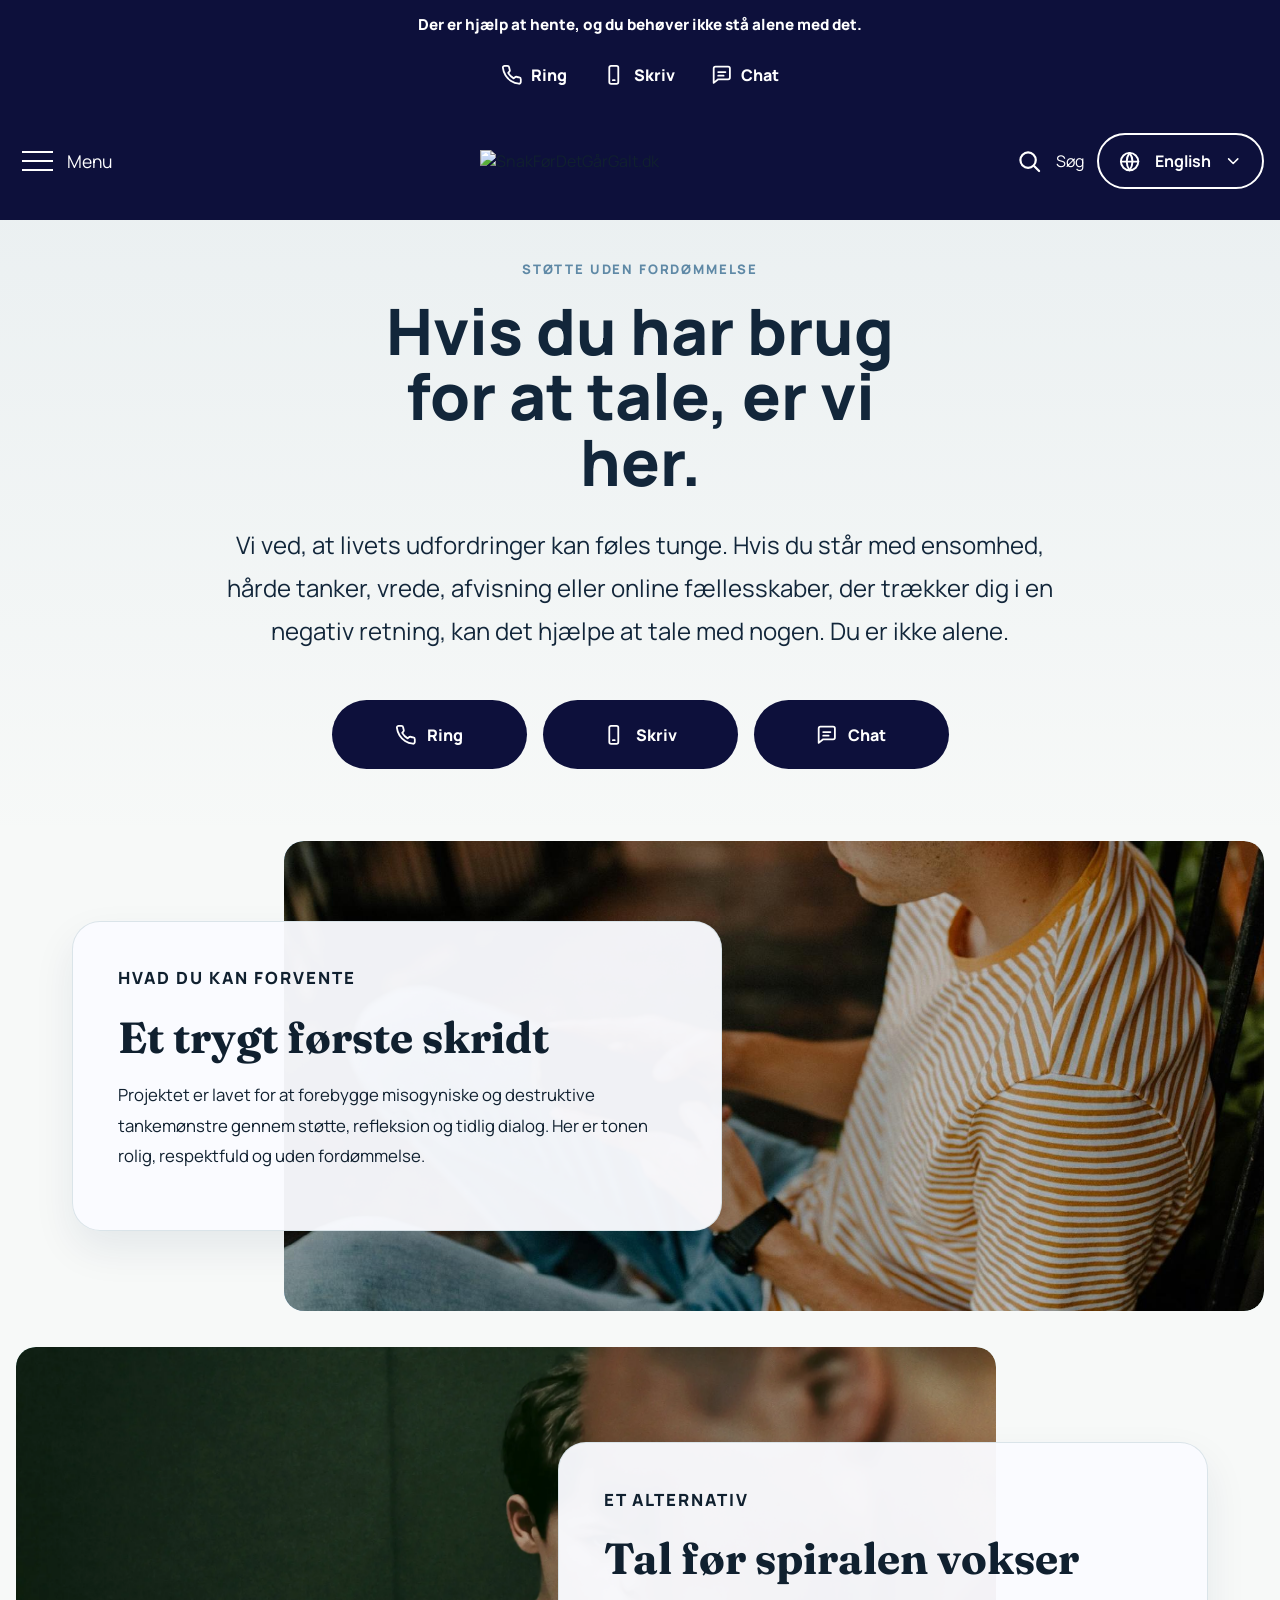
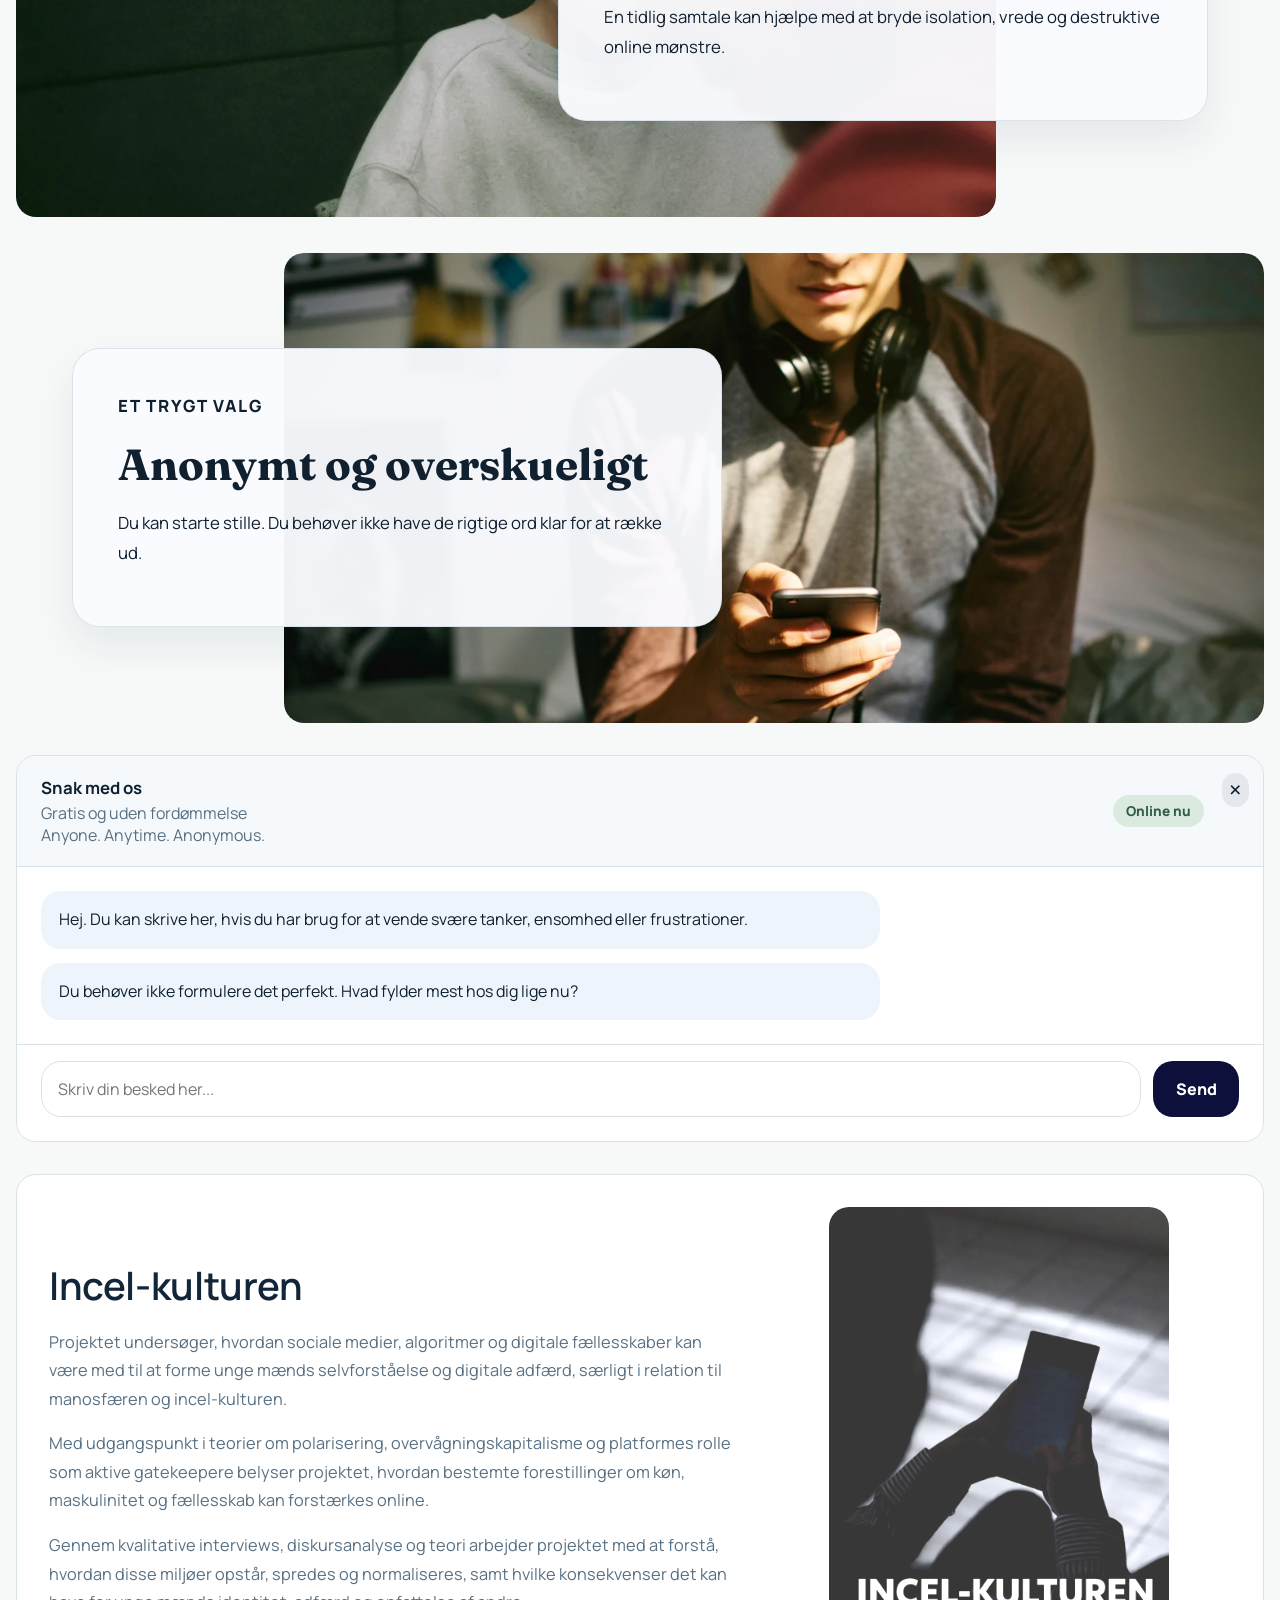
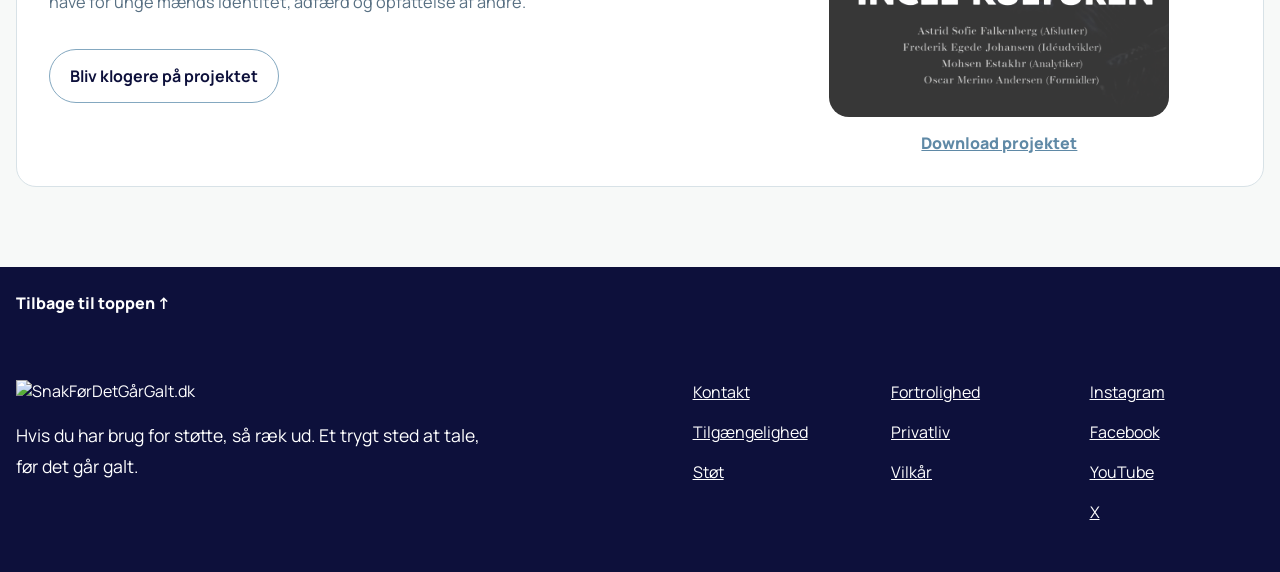
==== commit e1aca2eb: "om projekt side og oprydning på forside, plus logo rettet og dark/lighmode" ====
--- a/index.html
+++ b/index.html
@@ -1,4 +1,4 @@
-<!DOCTYPE html>
+﻿<!DOCTYPE html>
 <html lang="da">
   <head>
     <meta charset="UTF-8" />
@@ -39,13 +39,13 @@
         </button>
 
         <a class="brand" href="#top" aria-label="SnakFørDetGårGalt.dk">
-          <img src="logo-sammenhold-footer.png" alt="SnakFørDetGårGalt.dk" class="brand-image" />
+          <img src="logo_uden_baggrund.png" alt="SnakFørDetGårGalt.dk" class="brand-image" />
         </a>
 
         <div class="header-tools">
           <button class="search-trigger" id="searchTrigger" type="button" aria-expanded="false" aria-controls="searchPanel">
             <span class="search-icon" aria-hidden="true"><svg viewBox="0 0 24 24"><circle cx="11" cy="11" r="7"/><line x1="16.65" y1="16.65" x2="21" y2="21"/></svg></span>
-            <span data-i18n="search.button">Search</span>
+            <span data-i18n="search.button">Søg</span>
           </button>
 
           <button class="language-pill" id="languageToggle" type="button" aria-label="Change language">
@@ -65,16 +65,16 @@
             id="siteSearch"
             name="search"
             type="search"
-            placeholder="Search"
+            placeholder="Søg"
             data-i18n-placeholder="search.placeholder"
             autocomplete="off"
           />
-          <button class="search-submit" type="submit" aria-label="Search">
+          <button class="search-submit" type="submit" aria-label="Søg">
             <span aria-hidden="true"><svg viewBox="0 0 24 24"><circle cx="11" cy="11" r="7"/><line x1="16.65" y1="16.65" x2="21" y2="21"/></svg></span>
           </button>
         </form>
         <button class="search-close" id="searchClose" type="button">
-          <span data-i18n="search.close">Close</span>
+          <span data-i18n="search.close">Luk</span>
           <span aria-hidden="true">×</span>
         </button>
       </div>
@@ -105,35 +105,39 @@
           <details class="menu-item">
             <summary><span data-i18n="menu.learn">Viden</span></summary>
             <div class="submenu">
-              <a href="#resources" data-i18n="submenu.sources">Kilder og baggrund</a>
-              <a href="#resources" data-i18n="submenu.prevention">Forebyggelse og dialog</a>
+              <a href="javascript:void(0)" aria-disabled="true" data-i18n="submenu.sources">Kilder og baggrund</a>
+              <a href="javascript:void(0)" aria-disabled="true" data-i18n="submenu.prevention">Forebyggelse og dialog</a>
             </div>
           </details>
           <details class="menu-item">
             <summary><span data-i18n="menu.involved">Bliv en del af indsatsen</span></summary>
             <div class="submenu">
-              <a href="#resources" data-i18n="submenu.share">Del viden</a>
-              <a href="#resources" data-i18n="submenu.support">Støt projektet</a>
+              <a href="javascript:void(0)" aria-disabled="true" data-i18n="submenu.share">Del viden</a>
+              <a href="javascript:void(0)" aria-disabled="true" data-i18n="submenu.support">Støt projektet</a>
             </div>
           </details>
           <details class="menu-item">
             <summary><span data-i18n="menu.providers">For fagpersoner</span></summary>
             <div class="submenu">
-              <a href="#resources" data-i18n="submenu.research">Forskning</a>
-              <a href="#resources" data-i18n="submenu.method">Metode og perspektiv</a>
+              <a href="javascript:void(0)" aria-disabled="true" data-i18n="submenu.research">Forskning</a>
+              <a href="javascript:void(0)" aria-disabled="true" data-i18n="submenu.method">Metode og perspektiv</a>
             </div>
           </details>
           <details class="menu-item">
             <summary><span data-i18n="menu.faq">FAQ</span></summary>
             <div class="submenu">
-              <a href="#helpCards" data-i18n="submenu.free">Er det gratis?</a>
-              <a href="#chat" data-i18n="submenu.anonymous">Er det anonymt?</a>
-            </div>
-          </details>
-          <a class="menu-item" href="#resources"><span data-i18n="menu.media">Ressourcer</span></a>
-          <a class="menu-item" href="#resources"><span data-i18n="menu.about">Om projektet</span></a>
-          <a class="menu-item" href="#resources"><span data-i18n="menu.interpretation">Sprog og tilgængelighed</span></a>
+              <a href="javascript:void(0)" aria-disabled="true" data-i18n="submenu.free">Er det gratis?</a>
+              <a href="javascript:void(0)" aria-disabled="true" data-i18n="submenu.anonymous">Er det anonymt?</a>
+            </div>
+          </details>
+          <a class="menu-item" href="javascript:void(0)" aria-disabled="true"><span data-i18n="menu.media">Ressourcer</span></a>
+          <a class="menu-item" href="om-projektet.html"><span data-i18n="menu.about">Om projektet</span></a>
+          <a class="menu-item" href="javascript:void(0)" aria-disabled="true"><span data-i18n="menu.interpretation">Sprog og tilgængelighed</span></a>
+          <button class="theme-menu-button" type="button" data-theme-toggle>
+            <span data-theme-label>Dark mode</span>
+          </button>
         </nav>
+
       </div>
     </aside>
 
@@ -217,27 +221,36 @@
         </div>
       </section>
 
-      <section class="content-section" id="resources">
-        <article class="resource-card resource-layout">
-          <div class="resource-copy">
-            <p class="eyebrow" data-i18n="sources.eyebrow">Projektets baggrund</p>
-            <h2 data-i18n="sources.title">Kilder og viden</h2>
-            <p data-i18n="sources.body">Indholdet er inspireret af forskning og formidling om online risikoadfærd, incel-kultur, algoritmer og forebyggelse gennem dialog.</p>
-            <ul class="source-list">
-              <li><a href="https://cfdp.dk/demokratisk-dannelse/risikoadfaerd-online/vidensbank/rapporter/forundersoegelseincel-faellesskaber-i-stor-vaekst/" target="_blank" rel="noreferrer">CFDP: Forundersøgelse af incel-fællesskaber i stor vækst</a></li>
-              <li><a href="https://cfdp.dk/digital-familie/har-du-set-adolescense/" target="_blank" rel="noreferrer">CFDP: Har du set Adolescense?</a></li>
-              <li><a href="https://www.dcu.ie/antibullyingcentre/recommending-toxicity" target="_blank" rel="noreferrer">Dublin City University: Recommending Toxicity</a></li>
-              <li><a href="https://videnskab.dk/kultur-samfund/incels-og-80-20-reglen-forstaa-forskning-bag-kvindehadet-i-ny-tv-serie/" target="_blank" rel="noreferrer">Videnskab.dk: Incels og 80/20-reglen</a></li>
-              <li><a href="https://www.dr.dk/nyheder/indland/incel-kulturen-buldrer-frem-og-den-er-en-del-af-trusselsbilledet-herhjemme" target="_blank" rel="noreferrer">DR: Incel-kulturen buldrer frem</a></li>
-              <li><a href="https://www.bbc.com/news/world-us-canada-43892189" target="_blank" rel="noreferrer">BBC: Artikel om Elliot Rodger</a></li>
-              <li><a href="https://www.reddit.com/r/Vent/comments/1qi4jv6/i_am_turning_into_an_incel/" target="_blank" rel="noreferrer">Reddit: I am turning into an incel</a></li>
-              <li><a href="https://pure.diis.dk/ws/files/3975746/Udenrigs_2_2020_Incels_kvindehad_og_den_nye_antifeminisme.pdf" target="_blank" rel="noreferrer">DIIS: Incels, kvindehad og den nye antifeminisme</a></li>
-              <li><a href="https://videnskab.dk/kultur-samfund/incels-hvorfor-spreder-ensomme-danske-maend-kvindehad-i-internettets-dunkle-afkroge/" target="_blank" rel="noreferrer">Videnskab.dk: Hvorfor spreder ensomme danske mænd kvindehad?</a></li>
-            </ul>
+      <section class="content-section" id="production">
+        <article class="resource-card production-card resource-layout">
+          <div class="production-copy resource-copy">
+            <h2>
+              <span data-lang="da">Incel-kulturen</span>
+              <span data-lang="en" hidden>Incel culture</span>
+            </h2>
+            <p>
+              <span data-lang="da">Projektet undersøger, hvordan sociale medier, algoritmer og digitale fællesskaber kan være med til at forme unge mænds selvforståelse og digitale adfærd, særligt i relation til manosfæren og incel-kulturen.</span>
+              <span data-lang="en" hidden>The project explores how social media, algorithms, and digital communities can help shape young men's self-understanding and digital behavior, especially in relation to the manosphere and incel culture.</span>
+            </p>
+            <p>
+              <span data-lang="da">Med udgangspunkt i teorier om polarisering, overvågningskapitalisme og platformes rolle som aktive gatekeepere belyser projektet, hvordan bestemte forestillinger om køn, maskulinitet og fællesskab kan forstærkes online.</span>
+              <span data-lang="en" hidden>Drawing on theories of polarization, surveillance capitalism, and the role of platforms as active gatekeepers, the project highlights how certain ideas about gender, masculinity, and community can be reinforced online.</span>
+            </p>
+            <p>
+              <span data-lang="da">Gennem kvalitative interviews, diskursanalyse og teori arbejder projektet med at forstå, hvordan disse miljøer opstår, spredes og normaliseres, samt hvilke konsekvenser det kan have for unge mænds identitet, adfærd og opfattelse af andre.</span>
+              <span data-lang="en" hidden>Through qualitative interviews, discourse analysis, and theory, the project works to understand how these environments emerge, spread, and become normalized, and what consequences they may have for young men's identity, behavior, and perception of others.</span>
+            </p>
+            <a class="project-page-link" href="om-projektet.html">
+              <span data-lang="da">Bliv klogere på projektet</span>
+              <span data-lang="en" hidden>Learn more about the project</span>
+            </a>
           </div>
           <div class="resource-image-wrap">
-            <img class="resource-image" src="resource-side.png" alt="Forsidebillede om incel-kulturen" />
-            <a class="resource-download" href="resource-side.png" download="Projekt.doc.forside.png" data-i18n="sources.download">Download vores projekt</a>
+            <img class="resource-image" src="resource-side.png" alt="Forsidebillede om projektets baggrund" />
+            <a class="resource-download" href="resource-side.png" download="Projekt.doc.forside.png">
+              <span data-lang="da">Download projektet</span>
+              <span data-lang="en" hidden>Download the project</span>
+            </a>
           </div>
         </article>
       </section>
@@ -248,27 +261,27 @@
       <div class="footer-main">
         <div class="footer-brand-block">
           <div class="footer-logo">
-            <img src="logo-sammenhold-footer.png" alt="SnakFørDetGårGalt.dk" class="footer-logo-image" />
+          <img src="logo_uden_baggrund.png" alt="SnakFørDetGårGalt.dk" class="footer-logo-image" />
           </div>
           <p data-i18n="footer.tagline">Hvis du har brug for støtte, så ræk ud. Et trygt sted at tale, før det går galt.</p>
         </div>
 
         <div class="footer-links-grid">
           <div class="footer-column">
-            <a href="#resources" data-i18n="footer.contact">Kontakt</a>
-            <a href="#resources" data-i18n="footer.accessibility">Tilgængelighed</a>
-            <a href="#resources" data-i18n="footer.support">Støt</a>
+            <a href="om-projektet.html" data-i18n="footer.contact">Kontakt</a>
+            <a href="om-projektet.html" data-i18n="footer.accessibility">Tilgængelighed</a>
+            <a href="om-projektet.html" data-i18n="footer.support">Støt</a>
           </div>
           <div class="footer-column">
-            <a href="#resources" data-i18n="footer.confidential">Fortrolighed</a>
-            <a href="#resources" data-i18n="footer.privacy">Privatliv</a>
-            <a href="#resources" data-i18n="footer.terms">Vilkår</a>
+            <a href="om-projektet.html" data-i18n="footer.confidential">Fortrolighed</a>
+            <a href="om-projektet.html" data-i18n="footer.privacy">Privatliv</a>
+            <a href="om-projektet.html" data-i18n="footer.terms">Vilkår</a>
           </div>
           <div class="footer-column social-column">
-            <a href="#resources">Instagram</a>
-            <a href="#resources">Facebook</a>
-            <a href="#resources">YouTube</a>
-            <a href="#resources">X</a>
+            <a href="om-projektet.html">Instagram</a>
+            <a href="om-projektet.html">Facebook</a>
+            <a href="om-projektet.html">YouTube</a>
+            <a href="om-projektet.html">X</a>
           </div>
         </div>
       </div>
@@ -277,3 +290,4 @@
     <script src="script.js"></script>
   </body>
 </html>
+
--- a/style.css
+++ b/style.css
@@ -1,4 +1,4 @@
-:root {
+﻿:root {
   --blue: #5f89a6;
   --blue-dark: #0d103b;
   --blue-deep: #12263a;
@@ -9,6 +9,19 @@
   --muted: #587083;
   --border: #d8e2e7;
   --surface: #ffffff;
+}
+
+body.theme-dark {
+  --bg: #101522;
+  --soft: #1a2334;
+  --text: #edf3f8;
+  --muted: #b3c1cf;
+  --border: #2d3a50;
+  --surface: #161d2b;
+  --blue: #edf3f8;
+  --blue-dark: #0d103b;
+  --blue-deep: #edf3f8;
+  --line: #4f6882;
 }
 
 * { box-sizing: border-box; }
@@ -193,27 +206,27 @@
   left: 50%;
   transform: translateX(-50%);
   z-index: 35;
-  width: min(calc(100% - 2rem), 1120px);
+  width: min(calc(100% - 4.5rem), 1065px);
 }
 
 .search-panel-inner {
-  background: var(--surface);
-  border: 1px solid var(--border);
-  border-radius: 32px;
-  padding: 2rem 2rem 1.4rem;
-  box-shadow: 0 18px 42px rgba(17, 33, 79, 0.12);
+  background: #0d103b;
+  border: 1px solid #0d103b;
+  border-radius: 24px;
+  padding: 1.2rem 1.2rem 1rem;
+  box-shadow: 0 14px 28px rgba(8, 10, 32, 0.24);
 }
 
 .search-box {
   display: grid;
   grid-template-columns: 1fr auto;
   align-items: center;
-  gap: 1rem;
-  min-height: 118px;
-  padding: 0 0 0 1.5rem;
-  border: 2px solid var(--line);
-  border-radius: 20px;
-  background: #eef4fa;
+  gap: 0.75rem;
+  min-height: 64px;
+  padding: 0.4rem 0.45rem 0.4rem 1rem;
+  border: 1px solid var(--line);
+  border-radius: 16px;
+  background: #f5f8fb;
 }
 
 .search-box input {
@@ -222,7 +235,7 @@
   background: transparent;
   color: var(--text);
   font: inherit;
-  font-size: 1.15rem;
+  font-size: 1rem;
 }
 
 .search-box input::placeholder {
@@ -235,21 +248,26 @@
 }
 
 .search-submit {
-  width: 120px;
-  height: 120px;
-  margin-right: -10px;
+  min-width: 86px;
+  height: 46px;
+  margin-right: 0;
   border: 0;
-  border-radius: 50%;
-  background: var(--blue);
+  border-radius: 12px;
+  background: var(--blue-dark);
   color: white;
-  font-size: 2.2rem;
+  font-size: 1rem;
+  font-weight: 700;
   cursor: pointer;
+  padding: 0 1rem;
+  display: inline-flex;
+  align-items: center;
+  justify-content: center;
 }
 
 .search-submit span {
   display: inline-flex;
-  width: 2.2rem;
-  height: 2.2rem;
+  width: 1.1rem;
+  height: 1.1rem;
 }
 
 .search-close {
@@ -260,7 +278,7 @@
   margin: 1.5rem auto 0;
   border: 0;
   background: transparent;
-  color: var(--blue);
+  color: white;
   font: inherit;
   font-size: 1.05rem;
   font-weight: 800;
@@ -306,8 +324,14 @@
 .close-icon { font-size: 2.4rem; line-height: 1; font-weight: 300; }
 .menu-quick-links { display: flex; gap: 1.5rem; padding: 1.2rem 2rem; border-bottom: 1px solid var(--border); flex-wrap: wrap; }
 .menu-list { display: grid; }
-.menu-item { border-bottom: 1px solid var(--line); color: var(--blue-dark); font-size: clamp(1.45rem, 3vw, 2rem); font-weight: 800; }
-.menu-item > span, .menu-item > a, .menu-item summary, .menu-item[href] { display: block; padding: 2rem 2.5rem; }
+.menu-item {
+  border-bottom: 1px solid rgba(132, 168, 192, 0.7);
+  color: var(--blue-deep);
+  font-size: clamp(1.1rem, 2.1vw, 1.45rem);
+  font-weight: 600;
+  letter-spacing: 0.01em;
+}
+.menu-item > span, .menu-item > a, .menu-item summary, .menu-item[href] { display: block; padding: 1.5rem 2.5rem; }
 .menu-item[href] { color: var(--blue-dark); }
 .menu-item summary { list-style: none; cursor: pointer; position: relative; }
 .menu-item summary::-webkit-details-marker { display: none; }
@@ -329,13 +353,61 @@
 }
 
 .submenu { display: grid; padding: 0 0 1rem; }
-.submenu a { padding: 0.8rem 2.8rem 1rem; color: var(--blue-dark); font-size: 1rem; font-weight: 600; }
+.submenu a {
+  padding: 0.7rem 2.8rem 0.9rem;
+  color: var(--muted);
+  font-size: 0.95rem;
+  font-weight: 500;
+  line-height: 1.5;
+}
+
+.theme-menu-button {
+  display: block;
+  width: calc(100% - 3.2rem);
+  margin: 0.25rem 1.6rem 1.25rem;
+  padding: 0;
+  border: 0;
+  background: transparent;
+  color: var(--muted);
+  font: inherit;
+  font-size: 0.95rem;
+  font-weight: 600;
+  text-align: left;
+  cursor: pointer;
+}
+
+.theme-menu-button:hover,
+.theme-menu-button:focus-visible {
+  color: var(--blue-dark);
+  outline: none;
+}
+.menu-feature-buttons {
+  display: grid;
+  grid-template-columns: repeat(2, minmax(0, 1fr));
+  gap: 1rem;
+  padding: 1.5rem 2rem 2rem;
+}
+
+.menu-feature-button,
+.production-page-link,
+.page-back-link {
+  display: inline-flex;
+  align-items: center;
+  justify-content: center;
+  min-height: 58px;
+  padding: 0.9rem 1.25rem;
+  border-radius: 999px;
+  background: var(--blue-dark);
+  color: white;
+  font-weight: 800;
+  text-align: center;
+}
 
 .hero {
   padding: 1rem 0 4.5rem;
   background:
     linear-gradient(180deg, rgba(95, 137, 166, 0.08), rgba(95, 137, 166, 0)),
-    var(--surface);
+    var(--bg);
 }
 
 .hero-inner { max-width: 1120px; }
@@ -413,6 +485,22 @@
   min-width: 0;
 }
 
+.resource-layout .resource-copy {
+  display: flex;
+  flex-direction: column;
+  justify-content: center;
+}
+
+.resource-layout .resource-copy .resource-download {
+  align-self: flex-start;
+}
+
+.project-material-label {
+  margin: 0.5rem 0 0;
+  font-weight: 800;
+  color: var(--blue-deep);
+}
+
 .resource-image-wrap {
   display: flex;
   flex-direction: column;
@@ -437,8 +525,129 @@
   text-decoration: underline;
   text-align: center;
 }
+.production-card {
+  border-radius: 20px;
+}
+.production-copy {
+  display: grid;
+  gap: 1rem;
+}
+.production-copy > p {
+  margin: 0;
+}
+.production-links {
+  display: flex;
+  flex-wrap: wrap;
+  gap: 1rem 1.5rem;
+  margin-top: 0.25rem;
+}
+.production-links a {
+  color: var(--blue);
+  font-weight: 800;
+  text-decoration: underline;
+}
+.production-button-grid {
+  display: grid;
+  grid-template-columns: repeat(2, minmax(0, 1fr));
+  gap: 1rem;
+  margin-top: 0.5rem;
+}
+.project-page-link {
+  display: inline-flex;
+  align-items: center;
+  justify-content: center;
+  margin-top: 1rem;
+  min-height: 54px;
+  padding: 0.85rem 1.25rem;
+  border: 1px solid var(--line);
+  border-radius: 999px;
+  color: var(--blue-dark);
+  font-weight: 700;
+  width: fit-content;
+}
+.production-quote {
+  margin: 0.5rem 0 0;
+  padding: 1.25rem 1.4rem;
+  border-left: 4px solid var(--blue);
+  background: #f3f7fb;
+  border-radius: 20px;
+  color: var(--blue-deep);
+  font-size: 1.05rem;
+  line-height: 1.8;
+}
+.production-grid {
+  display: grid;
+  grid-template-columns: repeat(2, minmax(0, 1fr));
+  gap: 1.5rem;
+  margin-top: 0.5rem;
+}
+.production-panel {
+  padding: 1.5rem;
+  border: 1px solid var(--border);
+  border-radius: 20px;
+  background: #fbfcfd;
+}
+.production-panel h3 {
+  margin: 0 0 1rem;
+  color: var(--blue-deep);
+  font-size: 1.2rem;
+}
+.production-panel p {
+  margin: 0 0 1rem;
+}
+.production-panel p:last-child {
+  margin-bottom: 0;
+}
+.production-list {
+  margin: 0;
+  padding-left: 1.2rem;
+  display: grid;
+  gap: 0.75rem;
+  color: var(--muted);
+  line-height: 1.7;
+}
+.production-list a {
+  color: var(--muted);
+  text-decoration: underline;
+}
+.subpage-hero {
+  padding: 3.5rem 0 1.5rem;
+  background:
+    linear-gradient(180deg, rgba(95, 137, 166, 0.12), rgba(95, 137, 166, 0)),
+    var(--surface);
+}
+
+.subpage-title {
+  margin: 0;
+  font-size: clamp(2.4rem, 5vw, 4.2rem);
+  color: var(--blue-deep);
+}
+
+.subpage-lead {
+  max-width: 52rem;
+  margin: 1rem 0 0;
+  color: var(--muted);
+  font-size: 1.1rem;
+  line-height: 1.85;
+}
+
+.subpage-action-grid {
+  max-width: 32rem;
+  margin-top: 1.5rem;
+}
+
+.subpage-card {
+  border-radius: 28px;
+}
 .eyebrow { margin: 0 0 1rem; color: var(--blue); font-size: 0.82rem; font-weight: 800; letter-spacing: 0.12em; text-transform: uppercase; }
 h2 { margin: 0; font-family: "Fraunces", serif; font-size: clamp(1.9rem, 3.4vw, 3rem); }
+.production-copy h2 {
+  font-family: "Manrope", sans-serif;
+  font-size: clamp(1.8rem, 3vw, 2.5rem);
+  font-weight: 600;
+  letter-spacing: -0.01em;
+  color: var(--blue-deep);
+}
 .info-card p, .resource-card p { color: var(--muted); line-height: 1.75; font-size: 1.02rem; }
 
 .feature-stack {
@@ -611,18 +820,19 @@
   margin-right: 2.2rem;
 }
 .chat-close {
-  display: none;
+  display: block;
   position: absolute;
   right: 0.9rem;
   top: 1.1rem;
   border: 0;
-  background: transparent;
+  background: rgba(13, 16, 59, 0.08);
   color: var(--text);
   font: inherit;
   font-size: 1.6rem;
   line-height: 1;
   cursor: pointer;
   padding: 0.25rem 0.45rem;
+  border-radius: 999px;
 }
 
 .chat-section.chat-expanded .chat-close {
@@ -667,21 +877,228 @@
 .footer-main { display: grid; grid-template-columns: 1.1fr 1fr; gap: 3rem; padding: 2.5rem 0 3rem; }
 .footer-logo { align-items: flex-start; margin-bottom: 1rem; }
 .footer-brand-block p { max-width: 30rem; font-size: 1.1rem; line-height: 1.8; color: white; }
+.footer-main-project {
+  grid-template-columns: auto 1fr auto;
+  align-items: center;
+}
+
+.footer-logo-wrap {
+  display: contents;
+}
+
+.footer-logo-project {
+  display: flex;
+  justify-content: center;
+  align-items: center;
+  width: 100%;
+  grid-column: 2;
+  justify-self: center;
+  margin-bottom: 0;
+}
+
+.return-top-project {
+  width: auto;
+  margin: 0;
+  padding: 0;
+  grid-column: 1;
+  justify-self: start;
+  text-align: left;
+  white-space: nowrap;
+}
+
+.footer-logo-project .footer-logo-image {
+  width: min(320px, 32vw);
+  margin: 0 auto;
+}
+
+.footer-brand-block-project {
+  display: flex;
+  grid-column: 3;
+  justify-content: flex-end;
+}
+
+.footer-brand-block-project p {
+  max-width: 18rem;
+  text-align: center;
+  margin: 0;
+}
 .footer-links-grid { display: grid; grid-template-columns: repeat(3, minmax(0, 1fr)); gap: 1.5rem; }
 .footer-column { display: grid; gap: 1rem; align-content: start; }
 .footer-column a { color: white; text-decoration: underline; line-height: 1.5; }
 .sr-only { position: absolute; width: 1px; height: 1px; padding: 0; margin: -1px; overflow: hidden; clip: rect(0, 0, 0, 0); border: 0; }
 
+body.theme-dark .theme-menu-button:hover,
+body.theme-dark .theme-menu-button:focus-visible {
+  color: white;
+}
+
+body.theme-dark .message.assistant {
+  background: #243149;
+}
+
+body.theme-dark .top-banner,
+body.theme-dark .contact-strip,
+body.theme-dark .site-header,
+body.theme-dark .search-panel-inner,
+body.theme-dark .primary-button,
+body.theme-dark .message.user,
+body.theme-dark .site-footer {
+  background: #ffffff;
+  color: #10202f;
+}
+
+body.theme-dark .top-banner p,
+body.theme-dark .contact-strip-inner a,
+body.theme-dark .menu-button,
+body.theme-dark .language-pill,
+body.theme-dark .search-trigger,
+body.theme-dark .primary-button,
+body.theme-dark .message.user,
+body.theme-dark .return-top,
+body.theme-dark .footer-brand-block p,
+body.theme-dark .footer-column a {
+  color: #10202f;
+}
+
+body.theme-dark .language-pill {
+  border-color: #10202f;
+}
+
+body.theme-dark .menu-item,
+body.theme-dark .menu-item > a,
+body.theme-dark .menu-item summary,
+body.theme-dark .menu-item[href],
+body.theme-dark .submenu a {
+  color: #edf3f8;
+}
+
+body.theme-dark .menu-item summary::after {
+  border-color: #edf3f8;
+}
+
+body.theme-dark .project-page-link {
+  color: #edf3f8;
+  border-color: #4f6882;
+}
+
+body.theme-dark .production-links a,
+body.theme-dark .resource-download,
+body.theme-dark .page-back-link,
+body.theme-dark .menu-quick-links a,
+body.theme-dark .source-list a {
+  color: #edf3f8;
+}
+
+body.theme-dark .feature-copy-card {
+  background: rgba(22, 29, 43, 0.94);
+  border-color: rgba(79, 104, 130, 0.8);
+}
+
+body.theme-dark .feature-copy-card p,
+body.theme-dark .feature-copy-card h2,
+body.theme-dark .feature-copy-card .eyebrow {
+  color: #edf3f8;
+}
+
+body.theme-dark .chat-header strong,
+body.theme-dark .chat-header p {
+  color: #edf3f8;
+}
+
+body.theme-dark .chat-header {
+  background: #1b2434;
+  border-bottom-color: #33445d;
+}
+
+body.theme-dark .status-dot {
+  background: #243149;
+  color: #edf3f8;
+}
+
+body.theme-dark .chat-close {
+  background: rgba(237, 243, 248, 0.08);
+  color: #edf3f8;
+}
+
+body.theme-dark .resource-card p,
+body.theme-dark .production-copy > p,
+body.theme-dark .production-panel p,
+body.theme-dark .production-list,
+body.theme-dark .production-list a,
+body.theme-dark .subpage-lead {
+  color: #d3dde7;
+}
+
+body.theme-dark .production-panel {
+  background: #1b2434;
+  border-color: #33445d;
+}
+
+body.theme-dark .production-quote {
+  background: #1b2434;
+  color: #edf3f8;
+  border-left-color: #4f6882;
+}
+
+body.theme-dark .production-panel h3,
+body.theme-dark .production-copy h2,
+body.theme-dark .eyebrow,
+body.theme-dark .subpage-title,
+body.theme-dark h2 {
+  color: #edf3f8;
+}
+
+body.theme-dark .search-box {
+  background: #0f1522;
+  border-color: #33445d;
+}
+
+body.theme-dark .search-box input {
+  color: white;
+}
+
+body.theme-dark .search-box input::placeholder {
+  color: #aebdcb;
+}
+
+body.theme-dark .page-back-link {
+  border-color: #4a6078;
+  color: white;
+}
+
 @media (max-width: 980px) {
-  .header-inner, .footer-main, .footer-links-grid { grid-template-columns: 1fr; }
-  .brand { justify-self: center; }
+  .header-inner,
+  .footer-main,
+  .footer-links-grid {
+    grid-template-columns: 1fr;
+  }
+  .header-inner {
+    grid-template-areas:
+      "brand"
+      "tools"
+      "menu";
+    justify-items: center;
+    gap: 1rem;
+    min-height: auto;
+    padding: 1.2rem 0 1.4rem;
+  }
+  .brand {
+    grid-area: brand;
+    justify-self: center;
+  }
   .header-tools {
-    justify-self: start;
-    width: 100%;
+    grid-area: tools;
+    justify-self: center;
+    width: auto;
     flex-wrap: wrap;
+    justify-content: center;
+  }
+  .menu-button {
+    grid-area: menu;
+    justify-self: center;
   }
   .search-panel {
-    top: 172px;
+    top: 210px;
   }
   .feature-band {
     min-height: auto;
@@ -700,25 +1117,75 @@
     width: 100%;
     margin-top: -3rem;
   }
-  .resource-layout {
+  .resource-layout,
+  .production-grid,
+  .production-button-grid,
+  .menu-feature-buttons {
     grid-template-columns: 1fr;
   }
+  .footer-main-project {
+    grid-template-columns: 1fr;
+    justify-items: center;
+    text-align: center;
+  }
+  .footer-logo-wrap {
+    flex-direction: column;
+  }
+  .footer-brand-block-project {
+    justify-content: center;
+  }
+  .footer-brand-block-project p {
+    text-align: center;
+  }
 }
 
 @media (max-width: 720px) {
-  .contact-strip-inner { justify-content: flex-start; gap: 1rem; }
-  .header-inner { gap: 1rem; min-height: auto; padding: 1.2rem 0; }
-  .brand-image { width: min(250px, 58vw); }
+  .contact-strip-inner {
+    justify-content: center;
+    gap: 1.4rem;
+  }
+  .header-inner {
+    grid-template-columns: auto auto;
+    grid-template-areas:
+      "brand brand"
+      "menu tools";
+    align-items: center;
+    gap: 0.75rem;
+    padding: 0.9rem 0 1rem;
+  }
+  .brand-image { width: min(240px, 58vw); }
+  .brand {
+    grid-area: brand;
+    justify-self: center;
+  }
   .header-tools {
-    gap: 0.4rem;
-  }
-  .search-trigger { width: auto; }
+    grid-area: tools;
+    justify-self: end;
+    width: auto;
+    gap: 0.45rem;
+    justify-content: flex-end;
+    flex-wrap: nowrap;
+  }
+  .search-trigger {
+    width: auto;
+    gap: 0.45rem;
+    font-size: 0.92rem;
+  }
   .language-pill {
-    width: 100%;
+    flex: 0 0 auto;
+    width: auto;
     justify-content: center;
+    padding: 0.7rem 0.9rem;
+    font-size: 0.92rem;
+  }
+  .menu-button {
+    grid-area: menu;
+    width: auto;
+    justify-content: flex-start;
+    justify-self: start;
   }
   .search-panel {
-    top: 190px;
+    top: 222px;
     width: calc(100% - 1rem);
   }
   .search-panel-inner {
@@ -726,22 +1193,25 @@
     border-radius: 24px;
   }
   .search-box {
-    min-height: 88px;
-    padding-left: 1rem;
+    min-height: 58px;
+    padding-left: 0.9rem;
   }
   .search-submit {
-    width: 84px;
-    height: 84px;
-    margin-right: -4px;
-    font-size: 1.7rem;
+    min-width: 74px;
+    height: 42px;
+    font-size: 0.95rem;
   }
   .hero h1 { margin-top: 1rem; }
   .chat-input { grid-template-columns: 1fr; }
   .chat-section.chat-expanded .chat-shell { height: 100vh; }
   .chat-section.chat-expanded .chat-messages { height: auto; }
-  .menu-close { width: calc(100% - 1rem); margin: 0.5rem; }
+  .menu-close { width: auto; margin: 0.5rem 0 0 0.65rem; }
   .menu-quick-links { padding: 1rem; }
   .menu-item > a, .menu-item summary, .menu-item[href] { padding: 1.4rem 1.2rem; }
   .submenu a { padding: 0.7rem 1.6rem 0.9rem; }
   .help-card, .help-card.wide { width: 100%; min-width: 0; }
-}
+  .page-back-link {
+    width: 100%;
+  }
+}
+
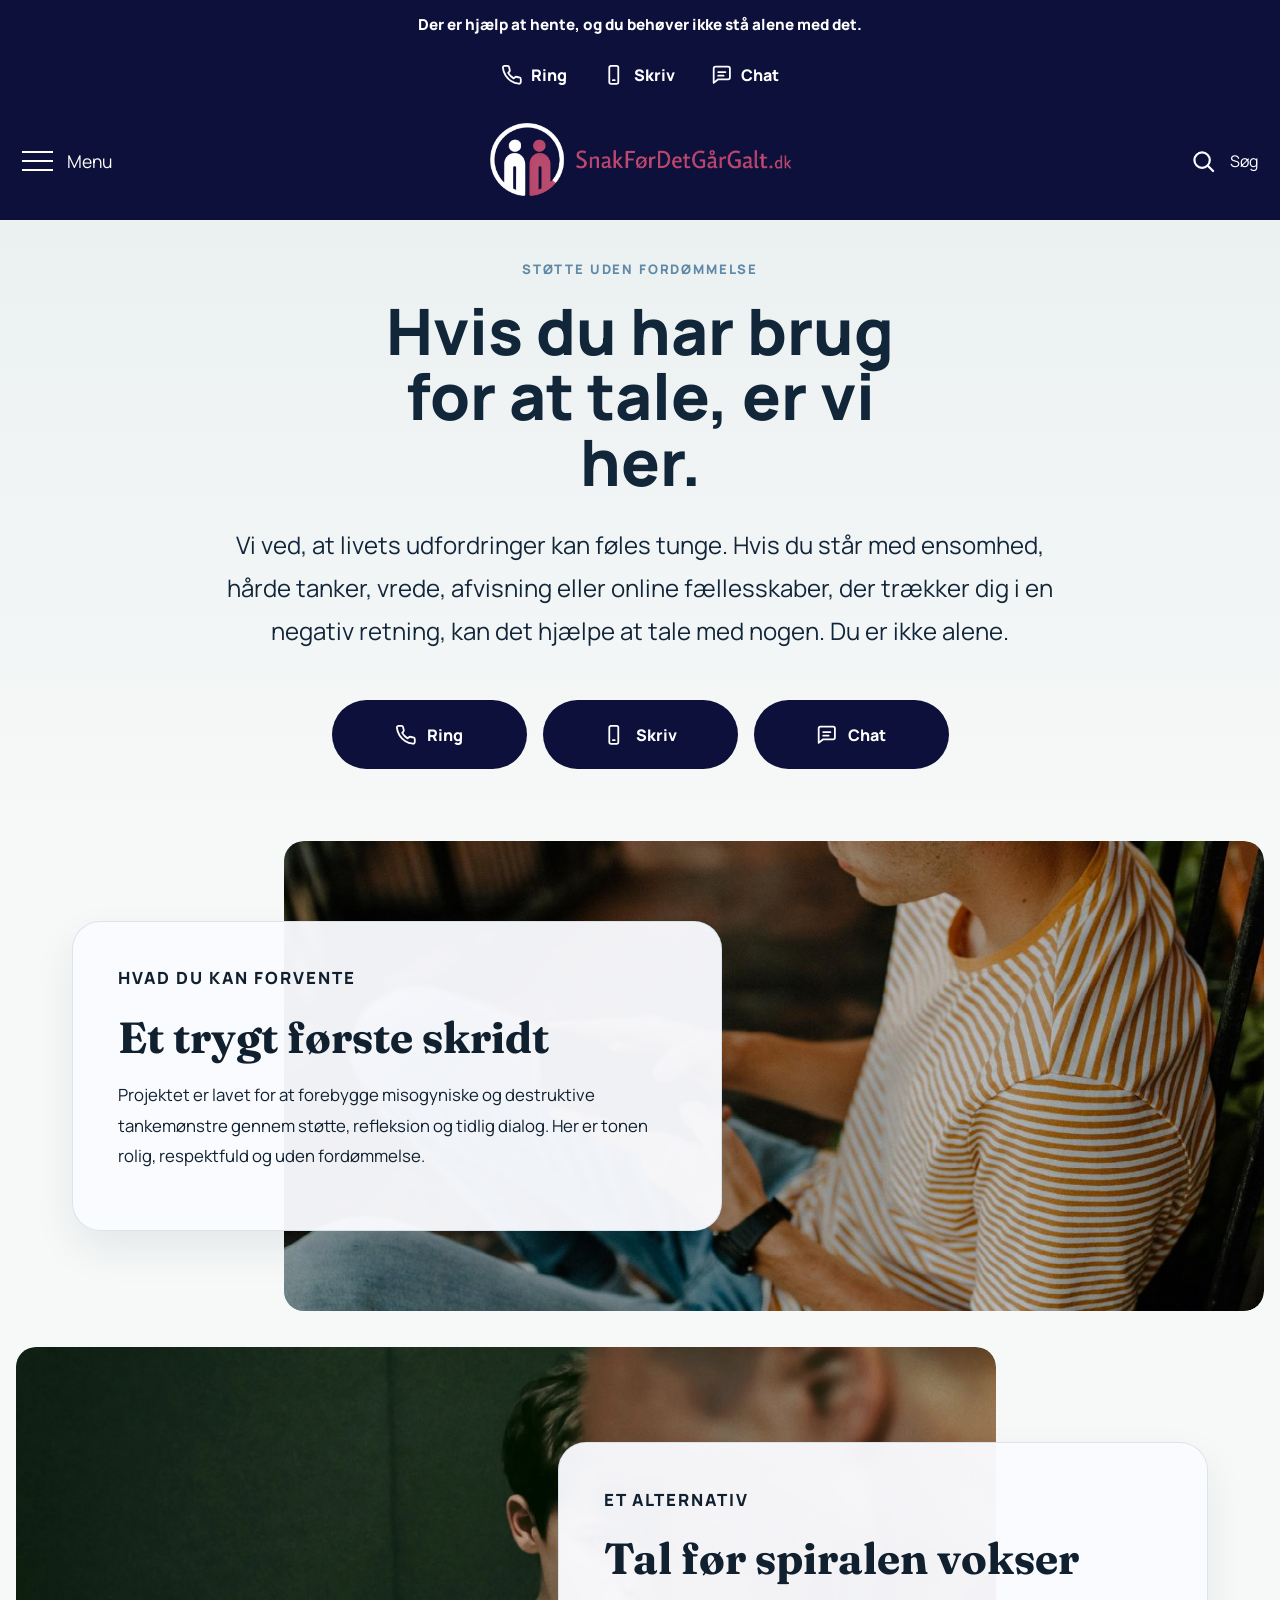
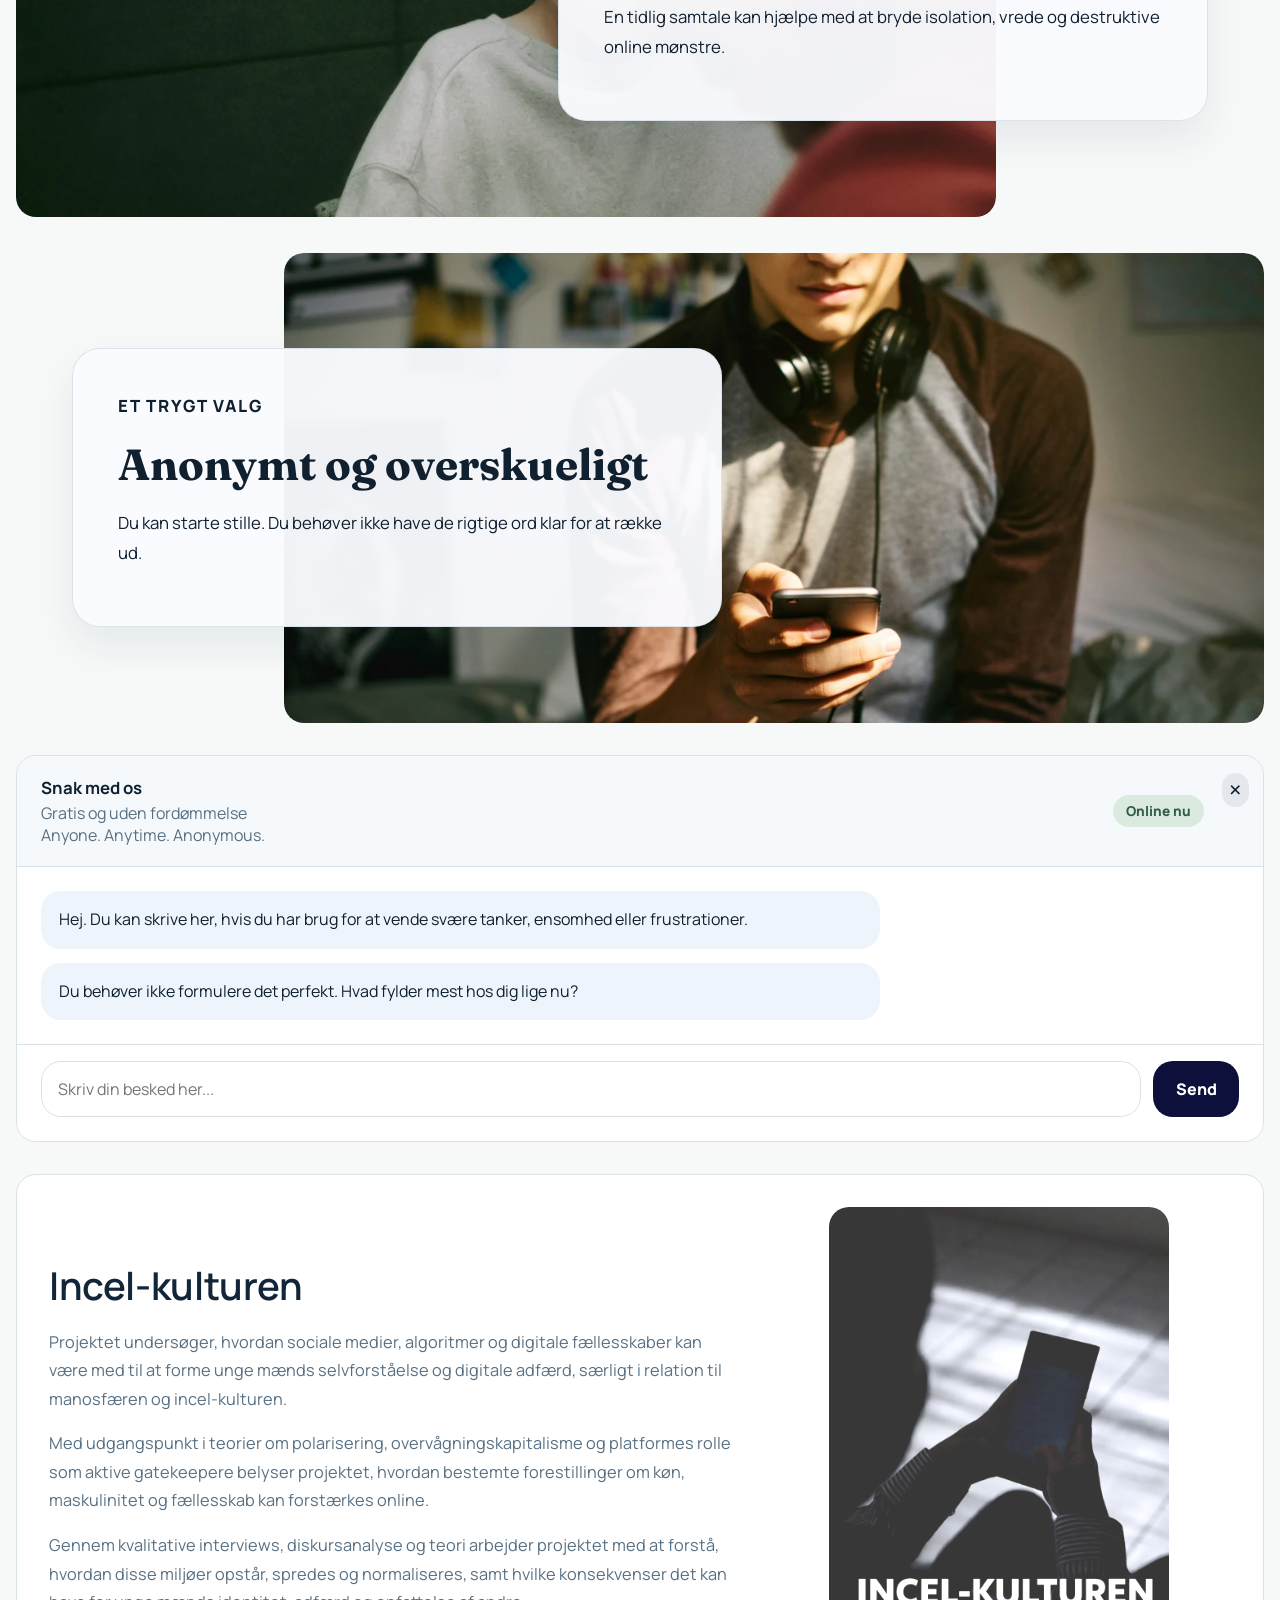
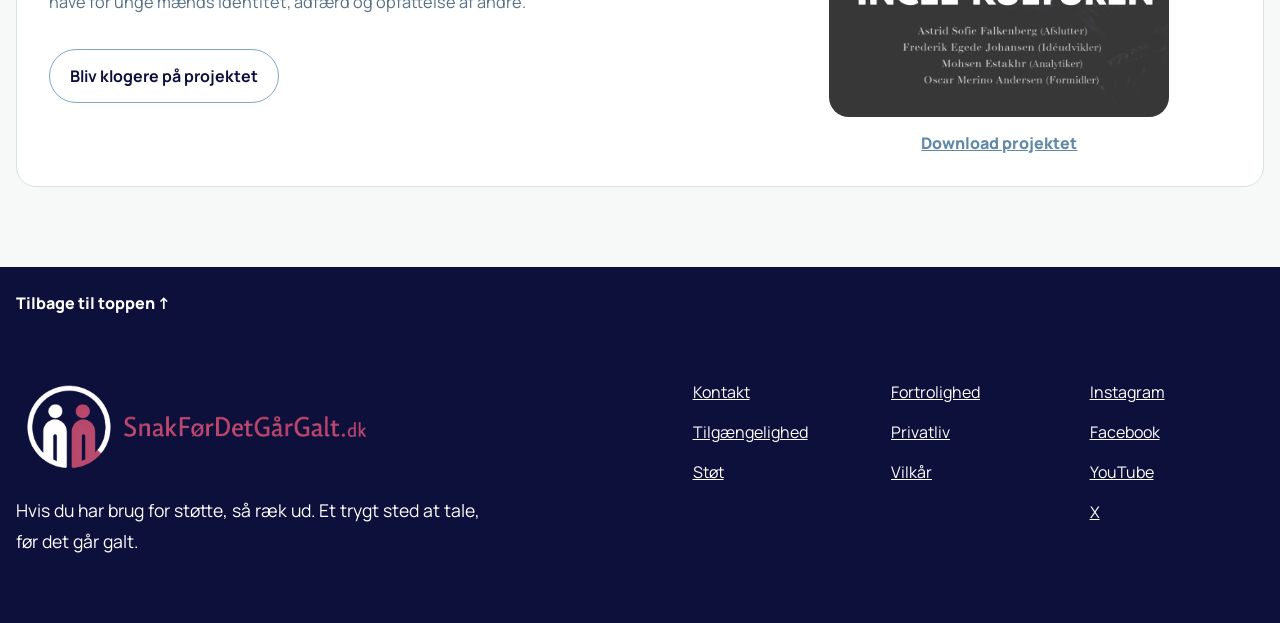
==== commit 6e022b29: "aa" ====
--- a/index.html
+++ b/index.html
@@ -47,12 +47,6 @@
             <span class="search-icon" aria-hidden="true"><svg viewBox="0 0 24 24"><circle cx="11" cy="11" r="7"/><line x1="16.65" y1="16.65" x2="21" y2="21"/></svg></span>
             <span data-i18n="search.button">Søg</span>
           </button>
-
-          <button class="language-pill" id="languageToggle" type="button" aria-label="Change language">
-            <span class="globe" aria-hidden="true"><svg viewBox="0 0 24 24"><circle cx="12" cy="12" r="9"/><path d="M3 12h18"/><path d="M12 3a15 15 0 0 1 0 18"/><path d="M12 3a15 15 0 0 0 0 18"/></svg></span>
-            <span id="languageLabel">English</span>
-            <span class="caret" aria-hidden="true"><svg viewBox="0 0 24 24"><path d="M6 9l6 6 6-6"/></svg></span>
-          </button>
         </div>
       </div>
     </header>
@@ -133,9 +127,14 @@
           <a class="menu-item" href="javascript:void(0)" aria-disabled="true"><span data-i18n="menu.media">Ressourcer</span></a>
           <a class="menu-item" href="om-projektet.html"><span data-i18n="menu.about">Om projektet</span></a>
           <a class="menu-item" href="javascript:void(0)" aria-disabled="true"><span data-i18n="menu.interpretation">Sprog og tilgængelighed</span></a>
-          <button class="theme-menu-button" type="button" data-theme-toggle>
-            <span data-theme-label>Dark mode</span>
-          </button>
+          <div class="menu-accessibility-actions">
+            <button class="theme-menu-button" type="button" id="languageToggle" aria-label="Change language">
+              <span id="languageLabel">English</span>
+            </button>
+            <button class="theme-menu-button" type="button" data-theme-toggle>
+              <span data-theme-label>Dark mode</span>
+            </button>
+          </div>
         </nav>
 
       </div>
@@ -268,20 +267,20 @@
 
         <div class="footer-links-grid">
           <div class="footer-column">
-            <a href="om-projektet.html" data-i18n="footer.contact">Kontakt</a>
-            <a href="om-projektet.html" data-i18n="footer.accessibility">Tilgængelighed</a>
-            <a href="om-projektet.html" data-i18n="footer.support">Støt</a>
+            <a href="javascript:void(0)" aria-disabled="true" data-i18n="footer.contact">Kontakt</a>
+            <a href="javascript:void(0)" aria-disabled="true" data-i18n="footer.accessibility">Tilgængelighed</a>
+            <a href="javascript:void(0)" aria-disabled="true" data-i18n="footer.support">Støt</a>
           </div>
           <div class="footer-column">
-            <a href="om-projektet.html" data-i18n="footer.confidential">Fortrolighed</a>
-            <a href="om-projektet.html" data-i18n="footer.privacy">Privatliv</a>
-            <a href="om-projektet.html" data-i18n="footer.terms">Vilkår</a>
+            <a href="javascript:void(0)" aria-disabled="true" data-i18n="footer.confidential">Fortrolighed</a>
+            <a href="javascript:void(0)" aria-disabled="true" data-i18n="footer.privacy">Privatliv</a>
+            <a href="javascript:void(0)" aria-disabled="true" data-i18n="footer.terms">Vilkår</a>
           </div>
           <div class="footer-column social-column">
-            <a href="om-projektet.html">Instagram</a>
-            <a href="om-projektet.html">Facebook</a>
-            <a href="om-projektet.html">YouTube</a>
-            <a href="om-projektet.html">X</a>
+            <a href="javascript:void(0)" aria-disabled="true">Instagram</a>
+            <a href="javascript:void(0)" aria-disabled="true">Facebook</a>
+            <a href="javascript:void(0)" aria-disabled="true">YouTube</a>
+            <a href="javascript:void(0)" aria-disabled="true">X</a>
           </div>
         </div>
       </div>
--- a/style.css
+++ b/style.css
@@ -253,8 +253,8 @@
   margin-right: 0;
   border: 0;
   border-radius: 12px;
-  background: var(--blue-dark);
-  color: white;
+  background: #ffffff;
+  color: #10202f;
   font-size: 1rem;
   font-weight: 700;
   cursor: pointer;
@@ -376,6 +376,18 @@
   cursor: pointer;
 }
 
+.menu-accessibility-actions {
+  display: grid;
+  grid-template-columns: repeat(2, minmax(0, 1fr));
+  gap: 0.75rem;
+  margin: 0.25rem 1.6rem 1.25rem;
+}
+
+.menu-accessibility-actions .theme-menu-button {
+  width: 100%;
+  margin: 0;
+}
+
 .theme-menu-button:hover,
 .theme-menu-button:focus-visible {
   color: var(--blue-dark);
@@ -940,6 +952,7 @@
 body.theme-dark .contact-strip,
 body.theme-dark .site-header,
 body.theme-dark .search-panel-inner,
+body.theme-dark .help-card,
 body.theme-dark .primary-button,
 body.theme-dark .message.user,
 body.theme-dark .site-footer {
@@ -949,6 +962,7 @@
 
 body.theme-dark .top-banner p,
 body.theme-dark .contact-strip-inner a,
+body.theme-dark .help-card,
 body.theme-dark .menu-button,
 body.theme-dark .language-pill,
 body.theme-dark .search-trigger,
@@ -1011,8 +1025,8 @@
 }
 
 body.theme-dark .status-dot {
-  background: #243149;
-  color: #edf3f8;
+  background: #dbeadf;
+  color: #315d49;
 }
 
 body.theme-dark .chat-close {
@@ -1209,6 +1223,11 @@
   .menu-quick-links { padding: 1rem; }
   .menu-item > a, .menu-item summary, .menu-item[href] { padding: 1.4rem 1.2rem; }
   .submenu a { padding: 0.7rem 1.6rem 0.9rem; }
+  .menu-accessibility-actions {
+    grid-template-columns: 1fr;
+    gap: 0.4rem;
+    margin: 0.25rem 1.2rem 1.1rem;
+  }
   .help-card, .help-card.wide { width: 100%; min-width: 0; }
   .page-back-link {
     width: 100%;
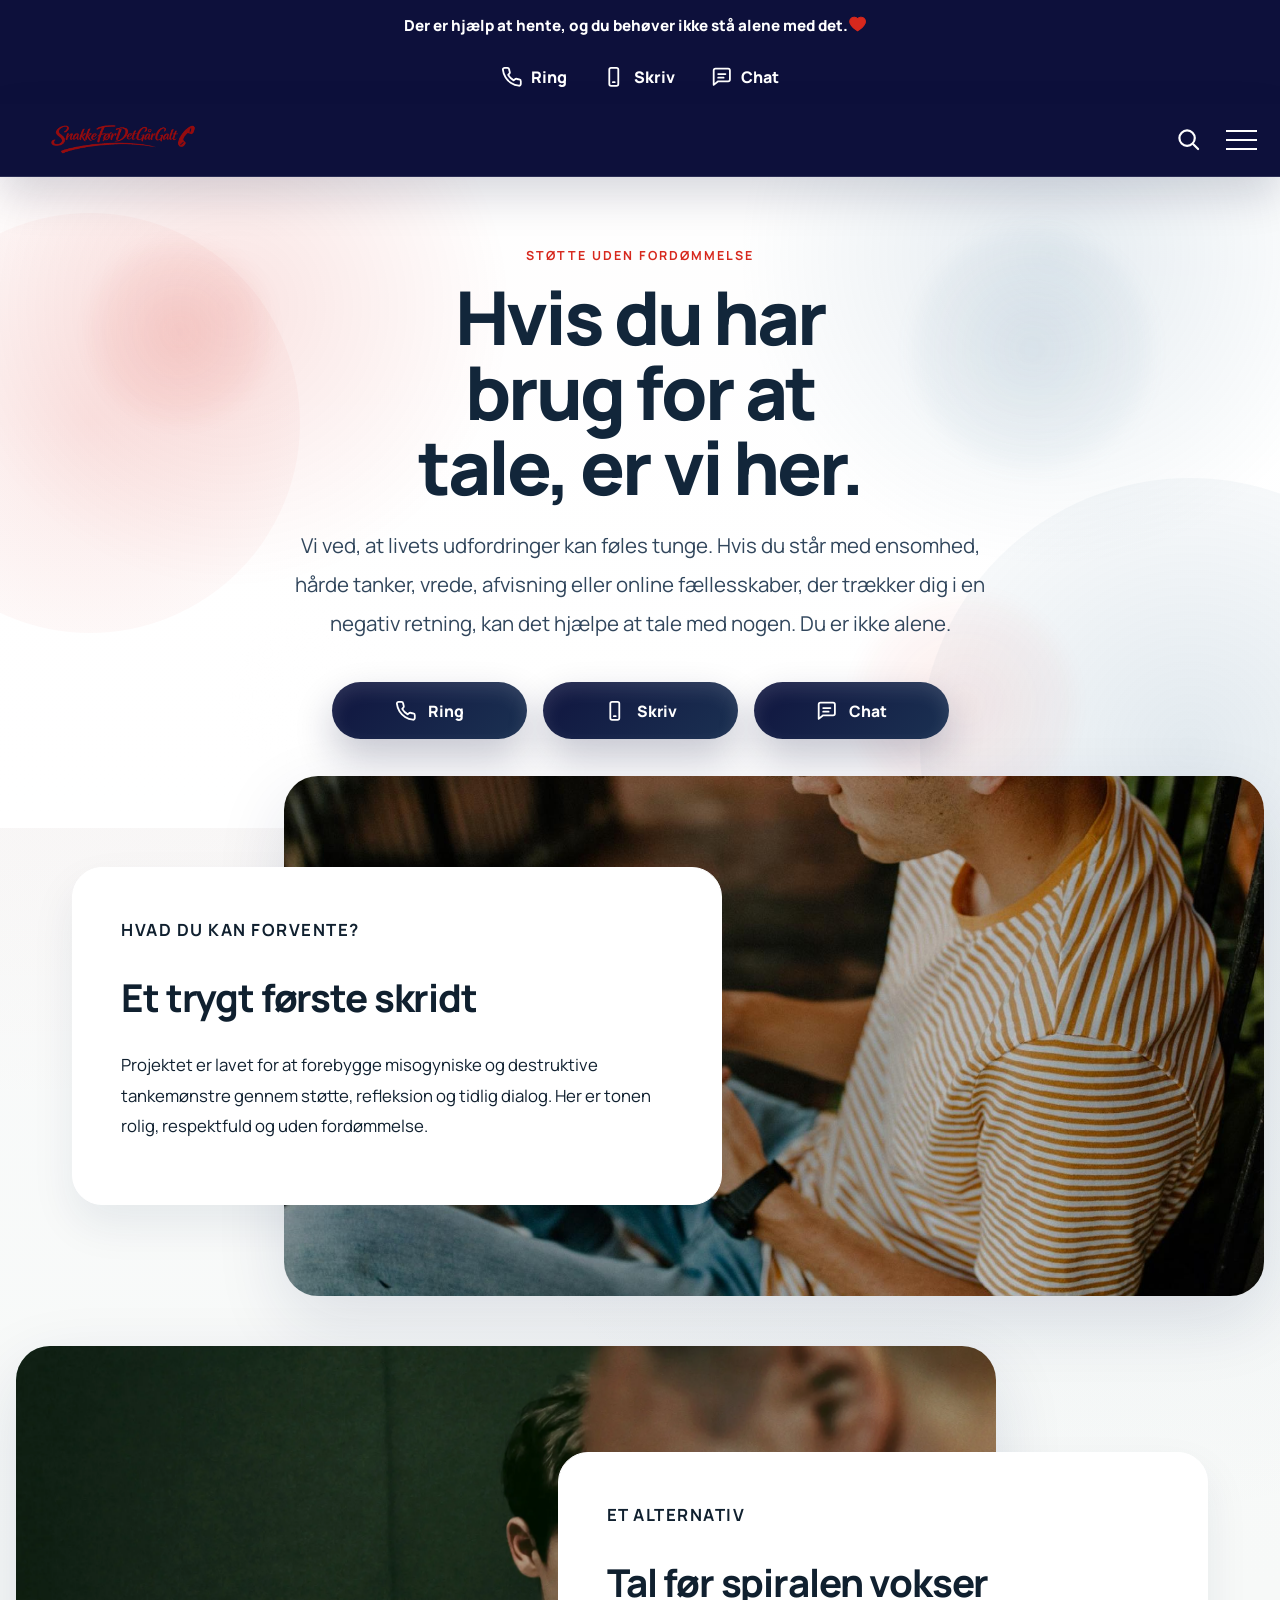
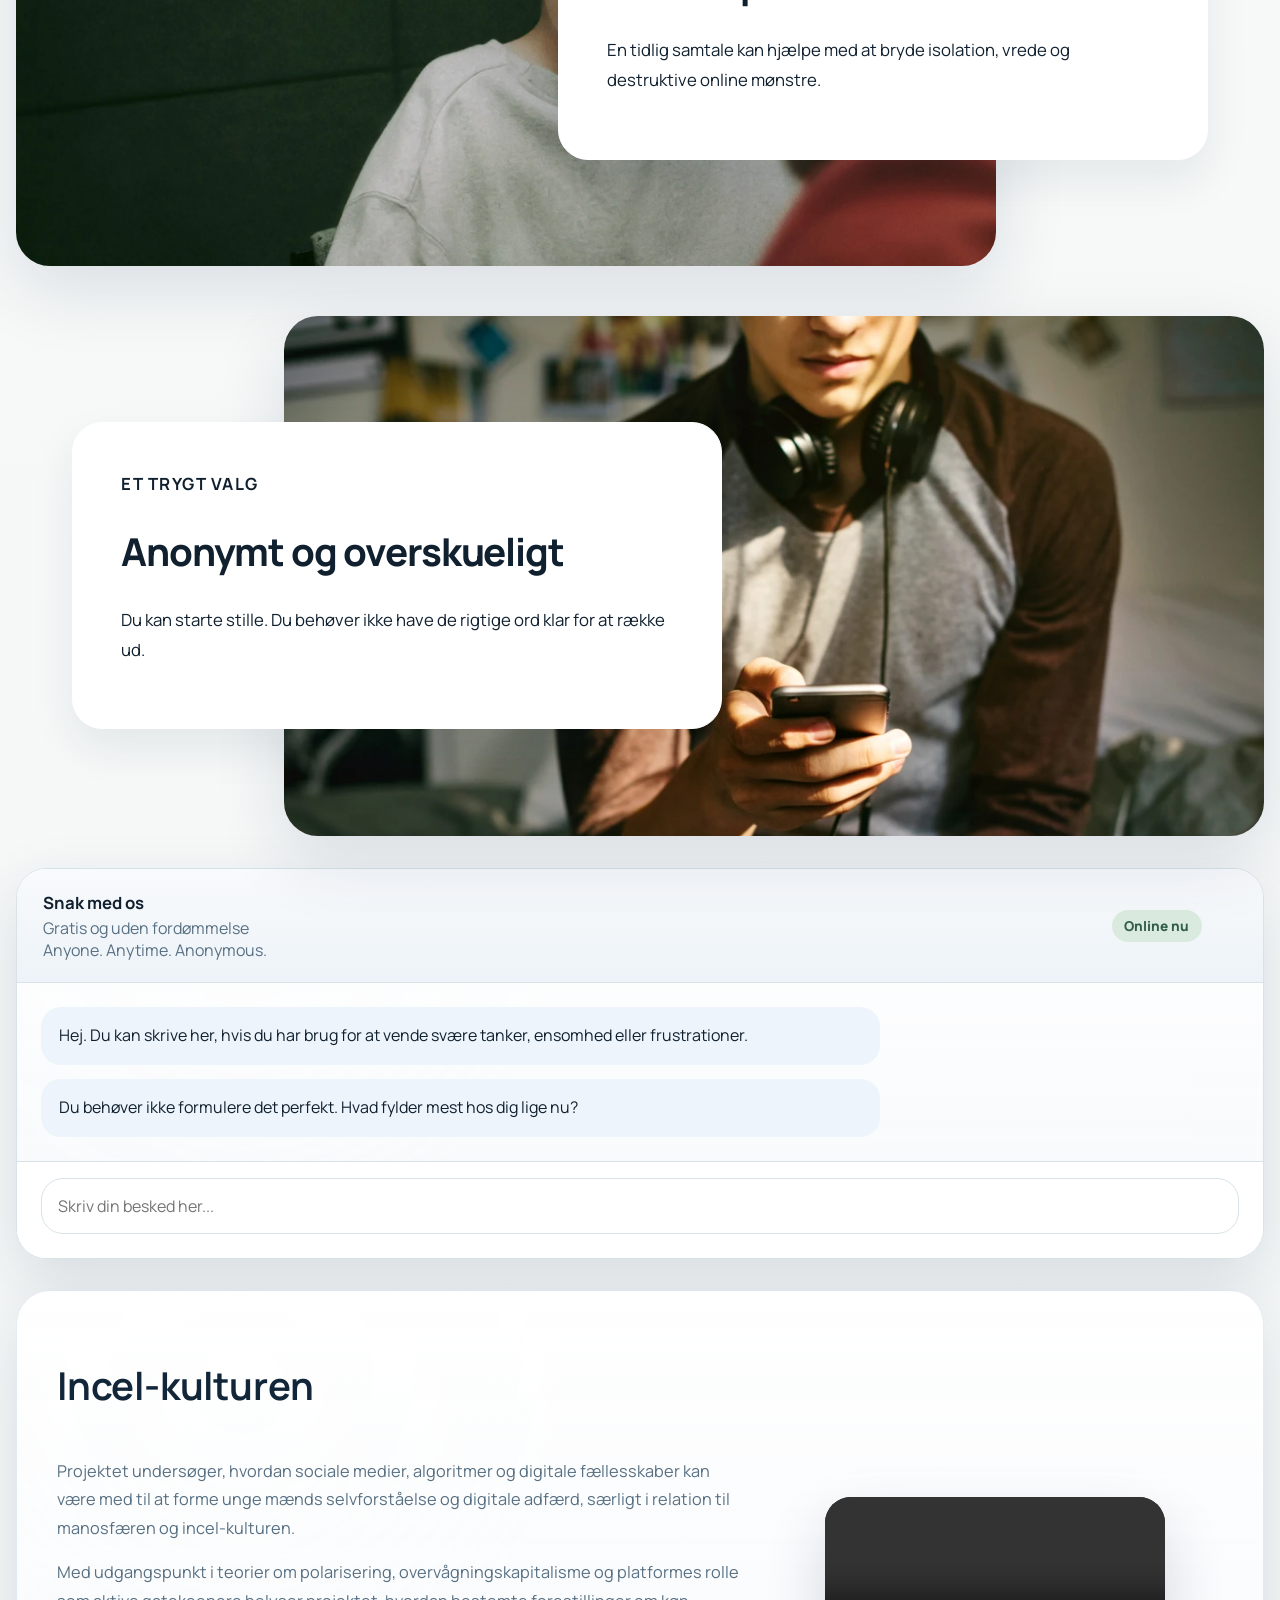
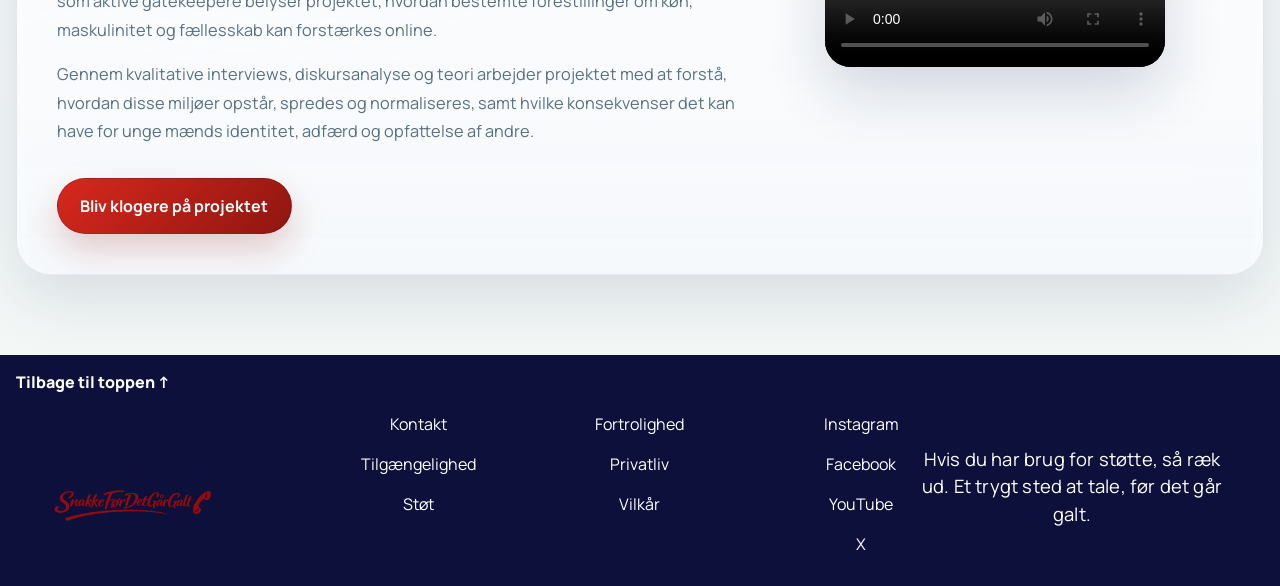
==== commit a11f964b: "last" ====
--- a/index.html
+++ b/index.html
@@ -20,7 +20,7 @@
     <a class="skip-link" href="#mainContent">Gå til indhold</a>
 
     <div class="top-banner">
-      <p data-i18n="banner.text">Der er hjælp at hente, og du behøver ikke stå alene med det.</p>
+      <p><span data-i18n="banner.text">Der er hjælp at hente, og du behøver ikke stå alene med det.</span><span class="banner-icon" aria-hidden="true"><svg viewBox="0 0 24 24"><path d="M12 21s-6.5-4.35-8.5-8A5.2 5.2 0 0 1 12 6a5.2 5.2 0 0 1 8.5 7c-2 3.65-8.5 8-8.5 8Z"/></svg></span></p>
     </div>
 
     <div class="contact-strip">
@@ -33,108 +33,98 @@
 
     <header class="site-header">
       <div class="header-inner">
-        <button class="menu-button" id="menuToggle" type="button" aria-expanded="false" aria-controls="siteMenu">
-          <span class="hamburger" aria-hidden="true"></span>
-          <span data-i18n="menu.button">Menu</span>
-        </button>
-
         <a class="brand" href="#top" aria-label="SnakFørDetGårGalt.dk">
-          <img src="logo_uden_baggrund.png" alt="SnakFørDetGårGalt.dk" class="brand-image" />
+          <img src="logo-chatgpt.png" alt="SnakFørDetGårGalt.dk" class="brand-image" />
         </a>
 
         <div class="header-tools">
-          <button class="search-trigger" id="searchTrigger" type="button" aria-expanded="false" aria-controls="searchPanel">
-            <span class="search-icon" aria-hidden="true"><svg viewBox="0 0 24 24"><circle cx="11" cy="11" r="7"/><line x1="16.65" y1="16.65" x2="21" y2="21"/></svg></span>
-            <span data-i18n="search.button">Søg</span>
+          <button class="menu-button" id="menuToggle" type="button" aria-expanded="false" aria-controls="siteMenu" aria-label="Menu">
+            <span class="hamburger" aria-hidden="true"></span>
           </button>
+          <div class="search-shell">
+            <button class="search-trigger" id="searchTrigger" type="button" aria-expanded="false" aria-controls="searchPanel" aria-label="Søg">
+              <span class="search-icon" aria-hidden="true"><svg viewBox="0 0 24 24"><circle cx="11" cy="11" r="7"/><line x1="16.65" y1="16.65" x2="21" y2="21"/></svg></span>
+            </button>
+            <div class="search-panel" id="searchPanel" hidden>
+              <div class="search-panel-inner">
+                <form class="search-box" id="searchForm" role="search">
+                  <label class="sr-only" for="siteSearch" data-i18n="search.label">Søg på siden</label>
+                  <input
+                    id="siteSearch"
+                    name="search"
+                    type="search"
+                    placeholder="Søg"
+                    data-i18n-placeholder="search.placeholder"
+                    autocomplete="off"
+                  />
+                </form>
+              </div>
+            </div>
+          </div>
         </div>
       </div>
     </header>
-
-    <div class="search-panel" id="searchPanel" hidden>
-      <div class="search-panel-inner">
-        <form class="search-box" id="searchForm" role="search">
-          <label class="sr-only" for="siteSearch" data-i18n="search.label">Søg på siden</label>
-          <input
-            id="siteSearch"
-            name="search"
-            type="search"
-            placeholder="Søg"
-            data-i18n-placeholder="search.placeholder"
-            autocomplete="off"
-          />
-          <button class="search-submit" type="submit" aria-label="Søg">
-            <span aria-hidden="true"><svg viewBox="0 0 24 24"><circle cx="11" cy="11" r="7"/><line x1="16.65" y1="16.65" x2="21" y2="21"/></svg></span>
-          </button>
-        </form>
-        <button class="search-close" id="searchClose" type="button">
-          <span data-i18n="search.close">Luk</span>
-          <span aria-hidden="true">×</span>
-        </button>
-      </div>
-    </div>
 
     <aside class="menu-overlay" id="siteMenu" hidden>
       <div class="menu-panel">
-        <button class="menu-close" id="menuClose" type="button">
-          <span class="close-icon" aria-hidden="true">×</span>
-          <span data-i18n="menu.close">Luk menu</span>
-        </button>
-
-        <div class="menu-quick-links">
-          <a href="#helpCards"><span class="icon" aria-hidden="true"><svg viewBox="0 0 24 24"><path d="M22 16.92v3a2 2 0 0 1-2.18 2 19.8 19.8 0 0 1-8.63-3.07A19.5 19.5 0 0 1 5.15 12.8 19.8 19.8 0 0 1 2.08 4.09 2 2 0 0 1 4.06 2h3a2 2 0 0 1 2 1.72c.12.9.33 1.78.63 2.62a2 2 0 0 1-.45 2.11L8 9.91a16 16 0 0 0 6.09 6.09l1.46-1.24a2 2 0 0 1 2.11-.45c.84.3 1.72.51 2.62.63A2 2 0 0 1 22 16.92z"/></svg></span><span data-i18n="utility.call">Ring</span></a>
-          <a href="#helpCards"><span class="icon" aria-hidden="true"><svg viewBox="0 0 24 24"><rect x="7" y="2" width="10" height="20" rx="2"/><line x1="11" y1="18" x2="13" y2="18"/></svg></span><span data-i18n="utility.text">Skriv</span></a>
-          <a href="#chat"><span class="icon" aria-hidden="true"><svg viewBox="0 0 24 24"><path d="M21 15a2 2 0 0 1-2 2H8l-5 4V5a2 2 0 0 1 2-2h14a2 2 0 0 1 2 2z"/><line x1="8" y1="9" x2="16" y2="9"/><line x1="8" y1="13" x2="14" y2="13"/></svg></span><span data-i18n="utility.chat">Chat</span></a>
-        </div>
-
         <nav class="menu-list" aria-label="Hovednavigation">
-          <a class="menu-item" href="#top"><span data-i18n="menu.home">Hjem</span></a>
+          <div class="menu-item">
+            <a class="menu-item-link" href="#top"><span class="menu-option-icon" aria-hidden="true"><svg viewBox="0 0 24 24"><path d="M4 10.5 12 4l8 6.5"/><path d="M6.5 10.5V20h11v-9.5"/><path d="M10 20v-5h4v5"/></svg></span><span data-i18n="menu.home">Hjem</span></a>
+          </div>
           <details class="menu-item" open>
-            <summary><span data-i18n="menu.getHelp">Få hjælp</span></summary>
-            <div class="submenu">
-              <a href="#helpCards" data-i18n="submenu.expect">Hvad du kan forvente</a>
+            <summary><span class="menu-option-icon menu-help-icon" aria-hidden="true"><svg viewBox="0 0 24 24"><path d="M12 21s-6.5-4.35-8.5-8A5.2 5.2 0 0 1 12 6a5.2 5.2 0 0 1 8.5 7c-2 3.65-8.5 8-8.5 8Z"/></svg></span><span data-i18n="menu.getHelp">Få hjælp</span></summary>
+            <div class="submenu">
+              <a href="#helpCards"><span data-i18n="submenu.expect">Hvad du kan forvente</span>?</a>
               <a href="#chat" data-i18n="submenu.chat">Chat med os</a>
             </div>
           </details>
           <details class="menu-item">
-            <summary><span data-i18n="menu.learn">Viden</span></summary>
+            <summary><span class="menu-option-icon" aria-hidden="true"><svg viewBox="0 0 24 24"><path d="M4 6.5h16"/><path d="M4 12h16"/><path d="M4 17.5h10"/></svg></span><span data-i18n="menu.learn">Viden</span></summary>
             <div class="submenu">
               <a href="javascript:void(0)" aria-disabled="true" data-i18n="submenu.sources">Kilder og baggrund</a>
               <a href="javascript:void(0)" aria-disabled="true" data-i18n="submenu.prevention">Forebyggelse og dialog</a>
             </div>
           </details>
           <details class="menu-item">
-            <summary><span data-i18n="menu.involved">Bliv en del af indsatsen</span></summary>
+            <summary><span class="menu-option-icon" aria-hidden="true"><svg viewBox="0 0 24 24"><path d="M12 5v14"/><path d="M5 12h14"/></svg></span><span data-i18n="menu.involved">Bliv en del af indsatsen</span></summary>
             <div class="submenu">
               <a href="javascript:void(0)" aria-disabled="true" data-i18n="submenu.share">Del viden</a>
               <a href="javascript:void(0)" aria-disabled="true" data-i18n="submenu.support">Støt projektet</a>
             </div>
           </details>
           <details class="menu-item">
-            <summary><span data-i18n="menu.providers">For fagpersoner</span></summary>
+            <summary><span class="menu-option-icon" aria-hidden="true"><svg viewBox="0 0 24 24"><path d="M12 12a4 4 0 1 0 0-8 4 4 0 0 0 0 8Z"/><path d="M4 20a8 8 0 0 1 16 0"/></svg></span><span data-i18n="menu.providers">For fagpersoner</span></summary>
             <div class="submenu">
               <a href="javascript:void(0)" aria-disabled="true" data-i18n="submenu.research">Forskning</a>
               <a href="javascript:void(0)" aria-disabled="true" data-i18n="submenu.method">Metode og perspektiv</a>
             </div>
           </details>
           <details class="menu-item">
-            <summary><span data-i18n="menu.faq">FAQ</span></summary>
+            <summary><span class="menu-option-icon" aria-hidden="true"><svg viewBox="0 0 24 24"><path d="M9.25 9a2.75 2.75 0 1 1 4.58 2.04c-.92.8-1.83 1.39-1.83 2.71"/><path d="M12 17.25h.01"/></svg></span><span data-i18n="menu.faq">FAQ</span></summary>
             <div class="submenu">
               <a href="javascript:void(0)" aria-disabled="true" data-i18n="submenu.free">Er det gratis?</a>
               <a href="javascript:void(0)" aria-disabled="true" data-i18n="submenu.anonymous">Er det anonymt?</a>
             </div>
           </details>
-          <a class="menu-item" href="javascript:void(0)" aria-disabled="true"><span data-i18n="menu.media">Ressourcer</span></a>
-          <a class="menu-item" href="om-projektet.html"><span data-i18n="menu.about">Om projektet</span></a>
-          <a class="menu-item" href="javascript:void(0)" aria-disabled="true"><span data-i18n="menu.interpretation">Sprog og tilgængelighed</span></a>
-          <div class="menu-accessibility-actions">
-            <button class="theme-menu-button" type="button" id="languageToggle" aria-label="Change language">
-              <span id="languageLabel">English</span>
-            </button>
-            <button class="theme-menu-button" type="button" data-theme-toggle>
-              <span data-theme-label>Dark mode</span>
-            </button>
-          </div>
+          <div class="menu-item">
+            <a class="menu-item-link" href="javascript:void(0)" aria-disabled="true"><span class="menu-option-icon" aria-hidden="true"><svg viewBox="0 0 24 24"><path d="M5 7.5h14"/><path d="M5 12h14"/><path d="M5 16.5h8"/></svg></span><span data-i18n="menu.media">Ressourcer</span></a>
+          </div>
+          <div class="menu-item">
+            <a class="menu-item-link" href="om-projektet.html"><span class="menu-option-icon" aria-hidden="true"><svg viewBox="0 0 24 24"><path d="M12 8h.01"/><path d="M11 12h1v5h1"/><circle cx="12" cy="12" r="9"/></svg></span><span data-i18n="menu.about">Om projektet</span></a>
+          </div>
+          <details class="menu-item">
+            <summary><span class="menu-option-icon" aria-hidden="true"><svg viewBox="0 0 24 24"><circle cx="12" cy="12" r="9"/><path d="M12 7v5l3 3"/></svg></span><span data-i18n="menu.interpretation">Sprog og tilgængelighed</span></summary>
+            <div class="submenu menu-accessibility-actions">
+              <button class="theme-menu-button" type="button" id="languageToggle" aria-label="Change language">
+                <span class="menu-option-icon" aria-hidden="true"><svg viewBox="0 0 24 24"><circle cx="12" cy="12" r="9"/><path d="M3 12h18"/><path d="M12 3a15 15 0 0 1 0 18"/><path d="M12 3a15 15 0 0 0 0 18"/></svg></span>
+                <span id="languageLabel">English</span>
+              </button>
+              <button class="theme-menu-button" type="button" data-theme-toggle>
+                <span class="menu-option-icon" aria-hidden="true"><svg viewBox="0 0 24 24"><path d="M12 3v2.5"/><path d="M12 18.5V21"/><path d="M4.93 4.93l1.77 1.77"/><path d="M17.3 17.3l1.77 1.77"/><path d="M3 12h2.5"/><path d="M18.5 12H21"/><path d="M4.93 19.07l1.77-1.77"/><path d="M17.3 6.7l1.77-1.77"/><circle cx="12" cy="12" r="4"/></svg></span>
+                <span data-theme-label>Dark mode</span>
+              </button>
+            </div>
+          </details>
         </nav>
 
       </div>
@@ -142,8 +132,14 @@
 
     <main id="mainContent">
       <section class="hero" id="top">
+        <div class="hero-orb-layer" aria-hidden="true">
+          <span class="hero-orb hero-orb-1"></span>
+          <span class="hero-orb hero-orb-2"></span>
+          <span class="hero-orb hero-orb-3"></span>
+          <span class="hero-orb hero-orb-4"></span>
+        </div>
         <div class="hero-inner">
-          <div class="hero-intro">
+          <div class="hero-intro" data-reveal>
             <p class="hero-kicker" data-i18n="hero.kicker">Støtte uden fordømmelse</p>
             <h1 data-i18n="hero.title">Hvis du har brug for at tale, er vi her.</h1>
 
@@ -161,18 +157,18 @@
       </section>
 
       <section class="content-section feature-stack">
-        <article class="feature-band feature-band-left">
+        <article class="feature-band feature-band-left" data-reveal>
           <div class="feature-visual teal-visual">
             <img class="feature-image" src="feature-first.jpg" alt="Ung mand med telefon i hånden" />
           </div>
           <div class="feature-copy-card">
-            <p class="eyebrow" data-i18n="expect.eyebrow">Hvad du kan forvente</p>
+              <p class="eyebrow"><span data-i18n="expect.eyebrow">Hvad du kan forvente</span>?</p>
             <h2 data-i18n="expect.title">Et trygt første skridt</h2>
             <p data-i18n="expect.body">Projektet er lavet for at forebygge misogyniske og destruktive tankemønstre gennem støtte, refleksion og tidlig dialog. Her er tonen rolig, respektfuld og uden fordømmelse.</p>
           </div>
         </article>
 
-        <article class="feature-band feature-band-right">
+        <article class="feature-band feature-band-right" data-reveal>
           <div class="feature-visual forest-visual">
             <img class="feature-image" src="feature-second.webp" alt="Ung person og voksen i en alvorlig samtale" />
           </div>
@@ -183,7 +179,7 @@
           </div>
         </article>
 
-        <article class="feature-band feature-band-left">
+        <article class="feature-band feature-band-left" data-reveal>
           <div class="feature-visual rose-visual">
             <img class="feature-image" src="feature-expect.webp" alt="To personer tæt sammen i et trygt øjeblik" />
           </div>
@@ -195,7 +191,7 @@
         </article>
       </section>
 
-      <section class="chat-section" id="chat">
+      <section class="chat-section" id="chat" data-reveal>
         <div class="chat-shell" aria-label="Chatboks">
           <div class="chat-header">
             <div>
@@ -214,13 +210,21 @@
 
           <form class="chat-input" id="chatForm">
             <label class="sr-only" for="messageInput" data-i18n="chat.inputLabel">Skriv en besked</label>
-            <input id="messageInput" name="message" type="text" maxlength="280" placeholder="Skriv din besked her..." autocomplete="off" />
-            <button type="submit" class="primary-button" data-i18n="chat.send">Send</button>
+            <div class="chat-input-shell">
+              <input id="messageInput" name="message" type="text" maxlength="280" placeholder="Skriv din besked her..." autocomplete="off" />
+              <button type="submit" class="primary-button chat-send-button" aria-hidden="true" tabindex="-1">
+                <span class="sr-only" data-i18n="chat.send">Send</span>
+                <svg viewBox="0 0 24 24" aria-hidden="true" focusable="false">
+                  <path d="M12 18V7"></path>
+                  <path d="M7 12l5-5 5 5"></path>
+                </svg>
+              </button>
+            </div>
           </form>
         </div>
       </section>
 
-      <section class="content-section" id="production">
+      <section class="content-section" id="production" data-reveal>
         <article class="resource-card production-card resource-layout">
           <div class="production-copy resource-copy">
             <h2>
@@ -245,11 +249,9 @@
             </a>
           </div>
           <div class="resource-image-wrap">
-            <img class="resource-image" src="resource-side.png" alt="Forsidebillede om projektets baggrund" />
-            <a class="resource-download" href="resource-side.png" download="Projekt.doc.forside.png">
-              <span data-lang="da">Download projektet</span>
-              <span data-lang="en" hidden>Download the project</span>
-            </a>
+            <video class="resource-video" controls playsinline preload="metadata">
+              <source src="produkt-video.mp4" type="video/mp4" />
+            </video>
           </div>
         </article>
       </section>
@@ -260,9 +262,8 @@
       <div class="footer-main">
         <div class="footer-brand-block">
           <div class="footer-logo">
-          <img src="logo_uden_baggrund.png" alt="SnakFørDetGårGalt.dk" class="footer-logo-image" />
-          </div>
-          <p data-i18n="footer.tagline">Hvis du har brug for støtte, så ræk ud. Et trygt sted at tale, før det går galt.</p>
+          <img src="logo-chatgpt.png" alt="SnakFørDetGårGalt.dk" class="footer-logo-image" />
+          </div>
         </div>
 
         <div class="footer-links-grid">
@@ -283,6 +284,9 @@
             <a href="javascript:void(0)" aria-disabled="true">X</a>
           </div>
         </div>
+        <div class="footer-tagline-box">
+          <p data-i18n="footer.tagline">Hvis du har brug for støtte, så ræk ud. Et trygt sted at tale, før det går galt.</p>
+        </div>
       </div>
     </footer>
 
--- a/style.css
+++ b/style.css
@@ -2,6 +2,8 @@
   --blue: #5f89a6;
   --blue-dark: #0d103b;
   --blue-deep: #12263a;
+  --accent-red: #d7281d;
+  --header-offset: 92px;
   --line: #84a8c0;
   --bg: #f7f9f8;
   --soft: #eef3f1;
@@ -24,15 +26,74 @@
   --line: #4f6882;
 }
 
+body.theme-dark {
+  background:
+    radial-gradient(circle at top left, rgba(215, 40, 29, 0.12), transparent 22%),
+    radial-gradient(circle at 85% 20%, rgba(95, 137, 166, 0.18), transparent 24%),
+    linear-gradient(180deg, #111726 0%, #0f1420 40%, #0c1119 100%);
+}
+
 * { box-sizing: border-box; }
 html { scroll-behavior: smooth; }
-body { margin: 0; background: var(--bg); color: var(--text); font-family: "Manrope", sans-serif; }
+body {
+  margin: 0;
+  background:
+    radial-gradient(circle at top left, rgba(215, 40, 29, 0.08), transparent 28%),
+    radial-gradient(circle at 85% 20%, rgba(95, 137, 166, 0.12), transparent 24%),
+    linear-gradient(180deg, #fbfcfd 0%, #f7f9f8 42%, #f3f7f6 100%);
+  color: var(--text);
+  font-family: "Manrope", sans-serif;
+}
 a { color: inherit; text-decoration: none; }
 .skip-link { position: absolute; left: -999px; }
 .skip-link:focus { left: 1rem; top: 1rem; z-index: 1000; background: white; padding: 0.75rem 1rem; }
 
 .top-banner { background: var(--blue-dark); color: white; text-align: center; padding: 0.85rem 1rem; font-weight: 800; }
 .top-banner p { margin: 0; font-size: 0.95rem; }
+.banner-icon {
+  display: inline-flex;
+  width: 1.2rem;
+  height: 1.2rem;
+  margin-right: 0.5rem;
+  vertical-align: -0.12em;
+  transform-origin: center;
+  transform-style: preserve-3d;
+  animation: banner-heart-beat 1.6s ease-in-out infinite;
+  filter: drop-shadow(0 0 0 rgba(215, 40, 29, 0.18));
+}
+.banner-icon svg {
+  width: 100%;
+  height: 100%;
+  display: block;
+  stroke: var(--accent-red);
+  fill: var(--accent-red);
+  stroke-width: 1.4;
+  stroke-linecap: round;
+  stroke-linejoin: round;
+}
+
+@keyframes banner-heart-beat {
+  0%, 100% {
+    transform: perspective(160px) scale(1) rotateX(0deg);
+    filter: drop-shadow(0 0 0 rgba(215, 40, 29, 0.18));
+  }
+  18% {
+    transform: perspective(160px) scale(1.14) rotateX(10deg) translateY(-0.02rem);
+    filter: drop-shadow(0 0 8px rgba(215, 40, 29, 0.28));
+  }
+  32% {
+    transform: perspective(160px) scale(0.96) rotateX(-6deg);
+    filter: drop-shadow(0 0 2px rgba(215, 40, 29, 0.16));
+  }
+  48% {
+    transform: perspective(160px) scale(1.1) rotateX(8deg);
+    filter: drop-shadow(0 0 10px rgba(215, 40, 29, 0.32));
+  }
+  64% {
+    transform: perspective(160px) scale(0.98) rotateX(-4deg);
+    filter: drop-shadow(0 0 3px rgba(215, 40, 29, 0.18));
+  }
+}
 
 .contact-strip { background: var(--blue-dark); border-bottom: 0; }
 .contact-strip-inner, .header-inner, .hero-inner, .content-section, .chat-section, .footer-main, .return-top {
@@ -88,16 +149,22 @@
 .site-header {
   position: sticky;
   top: 0;
-  z-index: 30;
+  z-index: 50;
+  width: 100%;
   background: var(--blue-dark);
-  border-bottom: 0;
+  border-bottom: 1px solid rgba(255, 255, 255, 0.12);
+  backdrop-filter: blur(18px);
 }
 
 .header-inner {
   display: grid;
-  grid-template-columns: 1fr auto 1fr;
-  align-items: center;
-  min-height: 118px;
+  grid-template-columns: 1fr auto;
+  align-items: center;
+  min-height: 72px;
+  gap: 1.5rem;
+  background: transparent;
+  border-bottom: 0;
+  backdrop-filter: none;
 }
 
 .header-tools {
@@ -105,6 +172,16 @@
   display: flex;
   align-items: center;
   gap: 0.4rem;
+  position: relative;
+  justify-content: flex-end;
+}
+
+.search-shell {
+  order: 1;
+  position: relative;
+  display: flex;
+  align-items: center;
+  justify-content: flex-end;
 }
 
 .menu-button, .language-pill {
@@ -119,8 +196,30 @@
   cursor: pointer;
 }
 
-.menu-button { justify-self: start; font-size: 1.1rem; }
-.hamburger { width: 31px; height: 2px; background: currentColor; position: relative; }
+.menu-button {
+  order: 2;
+  justify-content: center;
+  font-size: 1rem;
+  font-weight: 500;
+  letter-spacing: -0.01em;
+  width: 46px;
+  height: 46px;
+  padding: 0;
+  border-radius: 999px;
+  flex: 0 0 46px;
+}
+
+.page-back-link {
+  order: 0;
+}
+.hamburger {
+  width: 31px;
+  height: 2px;
+  background: currentColor;
+  position: relative;
+  display: block;
+  transition: background 180ms ease, transform 180ms ease;
+}
 .hamburger::before, .hamburger::after {
   content: "";
   position: absolute;
@@ -128,26 +227,43 @@
   width: 31px;
   height: 2px;
   background: currentColor;
+  transform-origin: center;
+  transition: top 180ms ease, transform 180ms ease, opacity 180ms ease;
 }
 .hamburger::before { top: -9px; }
 .hamburger::after { top: 9px; }
+.menu-button[aria-expanded="true"] .hamburger {
+  background: transparent;
+}
+.menu-button[aria-expanded="true"] .hamburger::before {
+  top: 0;
+  transform: rotate(45deg);
+}
+.menu-button[aria-expanded="true"] .hamburger::after {
+  top: 0;
+  transform: rotate(-45deg);
+}
 
 .brand, .footer-logo {
   display: flex;
   align-items: center;
 }
 
-.brand { justify-self: center; }
+.brand { justify-self: start; }
 
 .brand-image {
   display: block;
-  width: min(320px, 32vw);
-  height: auto;
+  width: min(220px, 24vw);
+  height: 46px;
+  object-fit: cover;
+  object-position: center;
+  border-radius: 0;
 }
 
 .footer-logo-image {
   display: block;
-  width: min(360px, 100%);
+  width: min(240px, 100%);
+  border-radius: 18px;
   height: auto;
 }
 
@@ -189,6 +305,22 @@
   color: white;
   font: inherit;
   cursor: pointer;
+  font-weight: 500;
+  width: 46px;
+  height: 46px;
+  justify-content: center;
+  border-radius: 999px;
+  transition: background 180ms ease, border-color 180ms ease, transform 180ms ease;
+}
+
+.menu-button:hover,
+.menu-button:focus-visible,
+.search-trigger:hover,
+.search-trigger:focus-visible {
+  background: transparent;
+  border-color: transparent;
+  transform: translateY(-1px);
+  outline: none;
 }
 
 .search-icon {
@@ -201,31 +333,41 @@
 }
 
 .search-panel {
-  position: fixed;
-  top: 118px;
-  left: 50%;
-  transform: translateX(-50%);
+  position: absolute;
+  right: calc(100% + 0.75rem);
+  top: 50%;
+  transform: translateY(-50%);
   z-index: 35;
-  width: min(calc(100% - 4.5rem), 1065px);
+  width: auto;
 }
 
 .search-panel-inner {
-  background: #0d103b;
-  border: 1px solid #0d103b;
-  border-radius: 24px;
-  padding: 1.2rem 1.2rem 1rem;
-  box-shadow: 0 14px 28px rgba(8, 10, 32, 0.24);
+  background: transparent;
+  border: 0;
+  border-radius: 0;
+  padding: 0 0 0 2.2rem;
+  box-shadow: none;
+  position: relative;
+  width: 0;
+  opacity: 0;
+  overflow: hidden;
+  transition: width 240ms ease, opacity 180ms ease;
+}
+
+.search-panel.is-open .search-panel-inner {
+  width: 420px;
+  opacity: 1;
 }
 
 .search-box {
   display: grid;
-  grid-template-columns: 1fr auto;
+  grid-template-columns: 1fr;
   align-items: center;
   gap: 0.75rem;
-  min-height: 64px;
-  padding: 0.4rem 0.45rem 0.4rem 1rem;
-  border: 1px solid var(--line);
-  border-radius: 16px;
+  min-height: 52px;
+  padding: 0.35rem 0.4rem 0.35rem 0.9rem;
+  border: 0;
+  border-radius: 20px;
   background: #f5f8fb;
 }
 
@@ -247,104 +389,152 @@
   outline: none;
 }
 
-.search-submit {
-  min-width: 86px;
-  height: 46px;
-  margin-right: 0;
-  border: 0;
-  border-radius: 12px;
-  background: #ffffff;
-  color: #10202f;
-  font-size: 1rem;
-  font-weight: 700;
-  cursor: pointer;
-  padding: 0 1rem;
-  display: inline-flex;
-  align-items: center;
-  justify-content: center;
-}
-
-.search-submit span {
-  display: inline-flex;
-  width: 1.1rem;
-  height: 1.1rem;
-}
-
-.search-close {
-  display: flex;
-  align-items: center;
-  justify-content: center;
-  gap: 0.65rem;
-  margin: 1.5rem auto 0;
-  border: 0;
-  background: transparent;
-  color: white;
-  font: inherit;
-  font-size: 1.05rem;
-  font-weight: 800;
-  cursor: pointer;
-}
-
 .menu-overlay {
   position: fixed;
-  inset: 0;
-  background: rgba(17, 33, 79, 0.16);
+  top: var(--header-offset);
+  right: 0;
+  bottom: 0;
+  left: 0;
+  background: transparent;
   z-index: 40;
   overflow: hidden;
+  display: flex;
+  align-items: flex-start;
+  justify-content: flex-end;
+  box-sizing: border-box;
+  opacity: 0;
+  visibility: hidden;
+  transition: opacity 320ms ease, visibility 320ms ease;
 }
 
 .menu-panel {
-  width: min(670px, 100%);
-  height: 100vh;
+  width: min(320px, calc(100% - 8rem));
+  height: 100%;
+  max-height: none;
   background: var(--surface);
-  box-shadow: 24px 0 50px rgba(17, 33, 79, 0.14);
+  box-shadow: none;
   overflow-y: auto;
   overscroll-behavior: contain;
   -webkit-overflow-scrolling: touch;
+  position: relative;
+  right: auto;
+  top: auto;
+  border: 0;
+  border-left: 1px solid rgba(132, 168, 192, 0.24);
+  border-top: 0;
+  border-radius: 0;
+  transform: translateX(42px);
+  opacity: 0;
+  transition: transform 360ms ease, opacity 280ms ease;
+}
+
+.menu-overlay.is-open {
+  opacity: 1;
+  visibility: visible;
+}
+
+.menu-overlay.is-open .menu-panel {
+  transform: translateX(0);
+  opacity: 1;
 }
 
 .menu-close {
   width: auto;
-  margin: 0.9rem 0 0 1rem;
+  margin: 0.45rem 0 0 1.15rem;
   background: transparent;
   color: var(--text);
   border: 0;
   display: flex;
   align-items: center;
   gap: 0.8rem;
-  padding: 0.5rem 0.25rem;
+  padding: 0.45rem 0.25rem;
   font: inherit;
-  font-size: 0.92rem;
-  font-weight: 700;
+  font-size: 0.88rem;
+  font-weight: 500;
   cursor: pointer;
   border-radius: 0;
   justify-content: flex-start;
 }
 
-.close-icon { font-size: 2.4rem; line-height: 1; font-weight: 300; }
-.menu-quick-links { display: flex; gap: 1.5rem; padding: 1.2rem 2rem; border-bottom: 1px solid var(--border); flex-wrap: wrap; }
-.menu-list { display: grid; }
+.close-icon { font-size: 2rem; line-height: 1; font-weight: 300; }
+.menu-quick-links { display: flex; gap: 1.5rem; padding: 1rem 1.7rem; border-bottom: 1px solid var(--border); flex-wrap: wrap; }
+.menu-list {
+  display: grid;
+  gap: 0;
+  margin-top: 0;
+}
 .menu-item {
-  border-bottom: 1px solid rgba(132, 168, 192, 0.7);
+  border-bottom: 1px solid rgba(132, 168, 192, 0.36);
   color: var(--blue-deep);
-  font-size: clamp(1.1rem, 2.1vw, 1.45rem);
-  font-weight: 600;
-  letter-spacing: 0.01em;
-}
-.menu-item > span, .menu-item > a, .menu-item summary, .menu-item[href] { display: block; padding: 1.5rem 2.5rem; }
+  font-size: clamp(0.88rem, 1.1vw, 0.98rem);
+  font-weight: 400;
+  letter-spacing: 0;
+}
+.menu-item > span, .menu-item > a, .menu-item summary, .menu-item[href] { display: block; padding: 0.9rem 1.4rem; }
+.menu-item-link {
+  display: flex;
+  align-items: center;
+  gap: 0.4rem;
+  width: 100%;
+  padding: 0.9rem 1.4rem;
+}
+.menu-item > a,
+.menu-item summary,
+.theme-menu-button {
+  display: flex;
+  align-items: center;
+  gap: 0.4rem;
+}
+
+.menu-option-icon {
+  display: inline-flex;
+  align-items: center;
+  justify-content: center;
+  width: 1.1rem;
+  height: 1.1rem;
+  flex: 0 0 1.1rem;
+  color: currentColor;
+  transform: translateY(0);
+}
+
+.menu-option-icon svg {
+  width: 100%;
+  height: 100%;
+  display: block;
+  stroke: currentColor;
+  fill: none;
+  stroke-width: 2.1;
+  stroke-linecap: round;
+  stroke-linejoin: round;
+}
+
+.menu-help-icon {
+  color: var(--accent-red);
+}
+
+.menu-help-icon svg {
+  stroke: var(--accent-red);
+  fill: var(--accent-red);
+  stroke-width: 1.4;
+}
+
 .menu-item[href] { color: var(--blue-dark); }
-.menu-item summary { list-style: none; cursor: pointer; position: relative; }
+.menu-item summary {
+  list-style: none;
+  cursor: pointer;
+  position: relative;
+}
 .menu-item summary::-webkit-details-marker { display: none; }
 .menu-item summary::after {
   content: "";
   position: absolute;
-  right: 2rem;
+  right: 1.05rem;
   top: 50%;
-  width: 1.15rem;
-  height: 1.15rem;
+  width: 0.72rem;
+  height: 0.72rem;
   transform: translateY(-50%);
-  border-right: 3px solid currentColor;
-  border-bottom: 3px solid currentColor;
+  border-right: 1.5px solid currentColor;
+  border-bottom: 1.5px solid currentColor;
   rotate: 45deg;
 }
 
@@ -352,40 +542,71 @@
   rotate: 225deg;
 }
 
-.submenu { display: grid; padding: 0 0 1rem; }
+.submenu { display: grid; padding: 0; }
 .submenu a {
-  padding: 0.7rem 2.8rem 0.9rem;
+  padding: 0.45rem 1.4rem 0.45rem 2.9rem;
   color: var(--muted);
-  font-size: 0.95rem;
-  font-weight: 500;
-  line-height: 1.5;
+  font-size: 0.82rem;
+  font-weight: 400;
+  line-height: 1.35;
+}
+
+.submenu-option-icon {
+  display: inline-flex;
+  align-items: center;
+  justify-content: center;
+  width: 0.95rem;
+  height: 0.95rem;
+  margin-right: 0.55rem;
+  vertical-align: -0.08em;
+}
+
+.submenu-option-icon svg {
+  width: 100%;
+  height: 100%;
+  display: block;
+  stroke: currentColor;
+  fill: none;
+  stroke-width: 2;
+  stroke-linecap: round;
+  stroke-linejoin: round;
 }
 
 .theme-menu-button {
   display: block;
-  width: calc(100% - 3.2rem);
-  margin: 0.25rem 1.6rem 1.25rem;
+  width: calc(100% - 2.8rem);
+  margin: 0.1rem 1.4rem 0.85rem;
   padding: 0;
   border: 0;
   background: transparent;
   color: var(--muted);
   font: inherit;
-  font-size: 0.95rem;
-  font-weight: 600;
+  font-size: 0.82rem;
+  font-weight: 400;
   text-align: left;
   cursor: pointer;
 }
 
 .menu-accessibility-actions {
   display: grid;
-  grid-template-columns: repeat(2, minmax(0, 1fr));
-  gap: 0.75rem;
-  margin: 0.25rem 1.6rem 1.25rem;
+  grid-template-columns: 1fr;
+  gap: 0;
+  margin: 0;
+  padding: 0 0 0.65rem;
 }
 
 .menu-accessibility-actions .theme-menu-button {
   width: 100%;
   margin: 0;
+  padding: 0.55rem 2.45rem 0.55rem;
+  font-size: 0.82rem;
+  font-weight: 400;
+  align-items: center;
+  justify-content: flex-start;
+}
+
+.menu-accessibility-actions .menu-option-icon {
+  transform: translateY(6px);
 }
 
 .theme-menu-button:hover,
@@ -416,46 +637,135 @@
 }
 
 .hero {
-  padding: 1rem 0 4.5rem;
+  position: relative;
+  overflow: hidden;
+  padding: 3.4rem 0 5.6rem;
   background:
-    linear-gradient(180deg, rgba(95, 137, 166, 0.08), rgba(95, 137, 166, 0)),
-    var(--bg);
-}
-
-.hero-inner { max-width: 1120px; }
+    radial-gradient(circle at 18% 20%, rgba(215, 40, 29, 0.12), transparent 24%),
+    radial-gradient(circle at 82% 12%, rgba(95, 137, 166, 0.16), transparent 26%),
+    linear-gradient(180deg, rgba(255, 255, 255, 0.92) 0%, rgba(255, 255, 255, 0.98) 56%, #ffffff 100%);
+}
+
+.hero::before,
+.hero::after {
+  content: "";
+  position: absolute;
+  border-radius: 999px;
+  pointer-events: none;
+}
+
+.hero::before {
+  width: 420px;
+  height: 420px;
+  left: -120px;
+  top: 36px;
+  background: radial-gradient(circle, rgba(215, 40, 29, 0.11), rgba(215, 40, 29, 0));
+}
+
+.hero::after {
+  width: 540px;
+  height: 540px;
+  right: -180px;
+  bottom: -190px;
+  background: radial-gradient(circle, rgba(95, 137, 166, 0.18), rgba(95, 137, 166, 0));
+}
+
+.hero-inner {
+  max-width: 1180px;
+  position: relative;
+  z-index: 1;
+}
+
+.hero-orb-layer {
+  position: absolute;
+  inset: 0;
+  overflow: hidden;
+  pointer-events: none;
+  z-index: 0;
+}
+
+.hero-orb {
+  position: absolute;
+  border-radius: 999px;
+  filter: blur(10px);
+  opacity: 0.55;
+  transform: translate3d(var(--orb-x, 0), var(--orb-y, 0), 0);
+  transition: transform 240ms ease-out;
+}
+
+.hero-orb-1 {
+  width: 180px;
+  height: 180px;
+  left: 7%;
+  top: 10%;
+  background: radial-gradient(circle, rgba(215, 40, 29, 0.22), rgba(215, 40, 29, 0));
+}
+
+.hero-orb-2 {
+  width: 240px;
+  height: 240px;
+  right: 10%;
+  top: 8%;
+  background: radial-gradient(circle, rgba(95, 137, 166, 0.26), rgba(95, 137, 166, 0));
+}
+
+.hero-orb-3 {
+  width: 160px;
+  height: 160px;
+  left: 18%;
+  bottom: 8%;
+  background: radial-gradient(circle, rgba(255, 255, 255, 0.55), rgba(255, 255, 255, 0));
+}
+
+.hero-orb-4 {
+  width: 220px;
+  height: 220px;
+  right: 16%;
+  bottom: 2%;
+  background: radial-gradient(circle, rgba(215, 40, 29, 0.16), rgba(215, 40, 29, 0));
+}
 
 .hero-intro {
-  max-width: 900px;
+  max-width: 980px;
   margin: 0 auto;
   text-align: center;
+  padding: 1rem 0 0;
+  border-radius: 0;
+  background: transparent;
+  border: 0;
+  box-shadow: none;
+  backdrop-filter: none;
 }
 
 .hero-kicker {
-  margin: 1.5rem 0 0;
-  color: var(--blue);
-  font-size: 0.82rem;
-  font-weight: 800;
-  letter-spacing: 0.14em;
+  margin: 0;
+  color: var(--accent-red);
+  font-size: 0.78rem;
+  font-weight: 700;
+  letter-spacing: 0.16em;
   text-transform: uppercase;
 }
 
 .hero h1 {
   max-width: 12ch;
-  margin: 1.25rem auto 0;
-  font-size: clamp(3rem, 5vw, 5.3rem);
-  line-height: 1.02;
+  margin: 1rem auto 0;
+  font-family: "Manrope", sans-serif;
+  font-size: clamp(2.9rem, 5.8vw, 5.4rem);
+  line-height: 1.01;
   font-weight: 800;
   text-align: center;
   color: var(--blue-deep);
+  letter-spacing: -0.04em;
+  text-wrap: balance;
 }
 
 .hero-copy {
-  max-width: 54rem;
-  margin: 1.8rem auto 0;
-  font-size: clamp(1.15rem, 2vw, 1.5rem);
-  line-height: 1.8;
+  max-width: 46rem;
+  margin: 1.35rem auto 0;
+  font-size: clamp(1.08rem, 1.6vw, 1.32rem);
+  line-height: 1.9;
   text-align: center;
-  color: var(--blue-deep);
+  color: #31465c;
 }
 
 .help-cards {
@@ -463,7 +773,7 @@
   justify-content: center;
   gap: 1rem;
   flex-wrap: wrap;
-  margin-top: 3rem;
+  margin-top: 2.4rem;
 }
 
 .help-card {
@@ -472,20 +782,31 @@
   justify-content: center;
   gap: 0.7rem;
   min-width: 195px;
-  padding: 1.45rem 2rem;
-  background: var(--blue-dark);
+  padding: 1.1rem 1.6rem;
+  background: linear-gradient(135deg, #10153f, #1b3152);
   color: white;
   border-radius: 999px;
-  font-size: 1rem;
+  font-size: 0.98rem;
   font-weight: 800;
+  box-shadow: 0 16px 36px rgba(16, 21, 63, 0.24);
+  transition: transform 180ms ease, box-shadow 180ms ease, filter 180ms ease;
 }
 
 .help-card.wide { min-width: 290px; }
+.help-card:hover,
+.help-card:focus-visible {
+  transform: translateY(-2px);
+  box-shadow: 0 22px 44px rgba(16, 21, 63, 0.28);
+  filter: saturate(1.05);
+}
 .content-section { padding: 0 0 2rem; }
 .info-card, .resource-card, .chat-shell { border: 1px solid var(--border); background: var(--surface); }
 .info-card, .resource-card { padding: 2rem; }
 .info-card.soft { background: var(--soft); }
-.resource-card { border-radius: 20px; }
+.resource-card {
+  border-radius: 28px;
+  box-shadow: 0 16px 42px rgba(17, 33, 79, 0.06);
+}
 .resource-layout {
   display: grid;
   grid-template-columns: minmax(0, 1.2fr) minmax(260px, 0.8fr);
@@ -525,10 +846,21 @@
   width: 100%;
   max-width: 340px;
   height: auto;
-  border-radius: 20px;
+  border-radius: 26px;
   display: block;
-  opacity: 0.78;
-  filter: brightness(1.12);
+  opacity: 0.92;
+  filter: brightness(1.06);
+  box-shadow: 0 22px 48px rgba(17, 33, 79, 0.12);
+}
+
+.resource-video {
+  width: 100%;
+  max-width: 340px;
+  height: auto;
+  border-radius: 26px;
+  display: block;
+  box-shadow: 0 22px 48px rgba(17, 33, 79, 0.12);
+  background: #000;
 }
 
 .resource-download {
@@ -538,7 +870,9 @@
   text-align: center;
 }
 .production-card {
-  border-radius: 20px;
+  border-radius: 34px;
+  padding: 2.5rem;
+  background: linear-gradient(180deg, rgba(255, 255, 255, 0.98), rgba(246, 249, 251, 0.94));
 }
 .production-copy {
   display: grid;
@@ -569,13 +903,15 @@
   align-items: center;
   justify-content: center;
   margin-top: 1rem;
-  min-height: 54px;
-  padding: 0.85rem 1.25rem;
-  border: 1px solid var(--line);
+  min-height: 56px;
+  padding: 0.9rem 1.4rem;
+  border: 1px solid rgba(13, 16, 59, 0.14);
   border-radius: 999px;
-  color: var(--blue-dark);
+  color: white;
   font-weight: 700;
   width: fit-content;
+  background: linear-gradient(135deg, #d7281d, #8f1610);
+  box-shadow: 0 16px 34px rgba(143, 22, 16, 0.2);
 }
 .production-quote {
   margin: 0.5rem 0 0;
@@ -626,13 +962,86 @@
   padding: 3.5rem 0 1.5rem;
   background:
     linear-gradient(180deg, rgba(95, 137, 166, 0.12), rgba(95, 137, 166, 0)),
-    var(--surface);
+    var(--bg);
+}
+
+.page-about {
+  background:
+    linear-gradient(180deg, #f7f9f8 0%, #f4f7f7 42%, #eff4f4 100%);
+}
+
+.page-about .content-section {
+  width: min(100% - 6rem, 1120px);
+}
+
+.page-about .subpage-hero {
+  background: transparent;
+}
+
+.page-about .subpage-hero .eyebrow {
+  color: #5f89a6;
+}
+
+.page-about .subpage-hero .subpage-title {
+  color: #11243a;
+}
+
+.page-about .subpage-hero .subpage-lead {
+  color: #42596b;
+}
+
+.page-about .subpage-card {
+  padding: 2.6rem 3rem;
+  background: rgba(255, 255, 255, 0.94);
+  border-color: rgba(216, 226, 231, 0.95);
+  box-shadow: 0 12px 34px rgba(17, 33, 79, 0.05);
+}
+
+.page-about .production-copy,
+.page-about .resource-copy {
+  max-width: 52rem;
+}
+
+.page-about .subpage-card p,
+.page-about .subpage-lead {
+  max-width: 50rem;
+}
+
+.page-about .production-panel {
+  background: #f8fbfc;
+  border-color: rgba(132, 168, 192, 0.2);
+}
+
+.page-about .production-panel h3,
+.page-about .production-copy h2,
+.page-about .subpage-title {
+  color: #11243a;
+}
+
+.page-about .eyebrow {
+  color: #5f89a6;
+}
+
+.page-about .production-list,
+.page-about .production-list a,
+.page-about .subpage-card p,
+.page-about .subpage-lead {
+  color: #42596b;
+}
+
+.page-about .resource-download,
+.page-about .production-links a {
+  color: #244f74;
 }
 
 .subpage-title {
   margin: 0;
+  font-family: "Manrope", sans-serif;
   font-size: clamp(2.4rem, 5vw, 4.2rem);
   color: var(--blue-deep);
+  font-weight: 650;
+  line-height: 1.12;
+  letter-spacing: -0.02em;
 }
 
 .subpage-lead {
@@ -651,35 +1060,59 @@
 .subpage-card {
   border-radius: 28px;
 }
-.eyebrow { margin: 0 0 1rem; color: var(--blue); font-size: 0.82rem; font-weight: 800; letter-spacing: 0.12em; text-transform: uppercase; }
-h2 { margin: 0; font-family: "Fraunces", serif; font-size: clamp(1.9rem, 3.4vw, 3rem); }
+.eyebrow { margin: 0 0 1rem; color: var(--blue); font-size: 0.82rem; font-weight: 700; letter-spacing: 0.09em; text-transform: uppercase; }
+.page-about h2 {
+  margin: 0;
+  font-family: "Manrope", sans-serif;
+  font-size: clamp(1.85rem, 3.1vw, 2.7rem);
+  font-weight: 650;
+  line-height: 1.22;
+  letter-spacing: -0.015em;
+}
 .production-copy h2 {
   font-family: "Manrope", sans-serif;
   font-size: clamp(1.8rem, 3vw, 2.5rem);
-  font-weight: 600;
+  font-weight: 650;
+  letter-spacing: -0.005em;
+  line-height: 1.2;
+  color: var(--blue-deep);
+}
+.page-about .production-panel h3 {
+  font-family: "Manrope", sans-serif;
+  font-weight: 650;
   letter-spacing: -0.01em;
-  color: var(--blue-deep);
+}
+.page-about .subpage-card p,
+.page-about .subpage-lead,
+.page-about .production-list {
+  font-size: 1.03rem;
+  line-height: 1.8;
 }
 .info-card p, .resource-card p { color: var(--muted); line-height: 1.75; font-size: 1.02rem; }
 
 .feature-stack {
   display: grid;
-  gap: 2.25rem;
+  gap: 3.1rem;
+  margin-top: -3.75rem;
+  padding-top: 0.5rem;
+  position: relative;
+  z-index: 1;
 }
 
 .feature-band {
   position: relative;
-  min-height: 470px;
+  min-height: 520px;
   display: flex;
   align-items: center;
 }
 
 .feature-visual {
   width: min(100%, 980px);
-  height: 470px;
-  border-radius: 20px;
+  height: 520px;
+  border-radius: 34px;
   position: relative;
   overflow: hidden;
+  box-shadow: 0 24px 70px rgba(17, 33, 79, 0.12);
 }
 
 .feature-image {
@@ -687,28 +1120,27 @@
   height: 100%;
   object-fit: cover;
   display: block;
-  border-radius: 20px;
+  border-radius: 34px;
+  transform: scale(1.02);
 }
 
 .teal-visual {
   margin-left: auto;
-  background:
-    linear-gradient(90deg, rgba(91, 138, 171, 0.78), rgba(91, 138, 171, 0.12)),
-    linear-gradient(135deg, #d8e8ef, #edf4f1 58%, #d9ece3);
+  background: #ffffff;
 }
 
 .forest-visual {
   margin-right: auto;
   background:
-    linear-gradient(90deg, rgba(54, 109, 99, 0.72), rgba(54, 109, 99, 0.12)),
-    linear-gradient(135deg, #d6e4dc, #edf3ef 54%, #d3e8e1);
+    linear-gradient(125deg, rgba(17, 56, 46, 0.22), rgba(54, 109, 99, 0.06)),
+    linear-gradient(135deg, #d6e5df, #eef5f1 54%, #dcebe4);
 }
 
 .rose-visual {
   margin-left: auto;
   background:
-    linear-gradient(90deg, rgba(89, 132, 170, 0.7), rgba(170, 96, 138, 0.2)),
-    linear-gradient(135deg, #dce8f0, #f1f2f6 54%, #efd8e6);
+    linear-gradient(125deg, rgba(143, 22, 16, 0.16), rgba(215, 40, 29, 0.08)),
+    linear-gradient(135deg, #e6edf5, #f7f6f8 54%, #f4e0e4);
 }
 
 .visual-placeholder {
@@ -750,11 +1182,12 @@
   position: absolute;
   z-index: 2;
   width: min(100%, 650px);
-  padding: 2.6rem 2.8rem;
-  background: rgba(250, 251, 255, 0.96);
-  border: 1px solid rgba(216, 226, 231, 0.9);
-  border-radius: 28px;
-  box-shadow: 0 18px 42px rgba(17, 33, 79, 0.08);
+  padding: 2.9rem 3rem;
+  background: #ffffff;
+  border: 1px solid #ffffff;
+  border-radius: 30px;
+  box-shadow: 0 20px 44px rgba(17, 33, 79, 0.08);
+  backdrop-filter: blur(18px);
 }
 
 .feature-copy-card p {
@@ -763,6 +1196,25 @@
   line-height: 1.8;
 }
 
+.feature-copy-card h2 {
+  font-family: "Manrope", sans-serif;
+  font-size: clamp(2rem, 3vw, 2.9rem);
+  font-weight: 750;
+  line-height: 1.08;
+  letter-spacing: -0.03em;
+}
+
+[data-reveal] {
+  opacity: 0;
+  transform: translateY(32px);
+  transition: opacity 700ms ease, transform 700ms ease;
+}
+
+[data-reveal].is-visible {
+  opacity: 1;
+  transform: translateY(0);
+}
+
 .feature-band-left .feature-copy-card {
   left: 4.5%;
 }
@@ -773,10 +1225,11 @@
 
 .chat-section { padding: 0 0 2rem; }
 .chat-shell {
-  border-radius: 20px;
+  border-radius: 30px;
   overflow: hidden;
   display: flex;
   flex-direction: column;
+  box-shadow: 0 24px 60px rgba(17, 33, 79, 0.1);
 }
 .chat-section.chat-expanded {
   position: fixed;
@@ -814,8 +1267,8 @@
   justify-content: space-between;
   align-items: center;
   gap: 1rem;
-  padding: 1.25rem 1.5rem;
-  background: #f6f9fb;
+  padding: 1.35rem 1.6rem;
+  background: linear-gradient(180deg, #f8fafc, #edf3f8);
   border-bottom: 1px solid var(--border);
   position: relative;
 }
@@ -830,14 +1283,29 @@
   font-weight: 800;
   border-radius: 999px;
   margin-right: 2.2rem;
+  box-shadow: 0 0 0 rgba(80, 166, 108, 0.3);
+  animation: online-status-blink 1.35s ease-in-out infinite;
+}
+
+@keyframes online-status-blink {
+  0%, 100% {
+    opacity: 1;
+    transform: scale(1);
+    box-shadow: 0 0 0 0 rgba(80, 166, 108, 0.32);
+  }
+  50% {
+    opacity: 0.7;
+    transform: scale(1.04);
+    box-shadow: 0 0 0 10px rgba(80, 166, 108, 0);
+  }
 }
 .chat-close {
-  display: block;
+  display: none;
   position: absolute;
   right: 0.9rem;
   top: 1.1rem;
   border: 0;
-  background: rgba(13, 16, 59, 0.08);
+  background: transparent;
   color: var(--text);
   font: inherit;
   font-size: 1.6rem;
@@ -866,32 +1334,116 @@
 
 .message { max-width: 70%; padding: 1rem 1.1rem; border-radius: 20px; }
 .message.assistant { background: #edf4fb; }
-.message.user { margin-left: auto; background: var(--blue-dark); color: white; }
+.message.user { margin-left: auto; background: #007aff; color: white; }
 .message p { margin: 0; line-height: 1.6; }
 
 .chat-input {
-  display: grid;
-  grid-template-columns: 1fr auto;
-  gap: 0.75rem;
+  display: block;
   padding: 1rem 1.5rem 1.5rem;
   border-top: 1px solid var(--border);
   flex: 0 0 auto;
   background: var(--surface);
 }
 
-.chat-input input { width: 100%; border: 1px solid var(--border); padding: 1rem; font: inherit; border-radius: 20px; }
+.chat-input-shell {
+  position: relative;
+}
+
+.chat-input input {
+  width: 100%;
+  border: 1px solid var(--border);
+  padding: 1rem;
+  font: inherit;
+  border-radius: 22px;
+  transition: padding-right 180ms ease;
+}
+
+.chat-input.has-value input {
+  padding-right: 5.6rem;
+}
+
 .primary-button { border: 0; background: var(--blue-dark); color: white; font: inherit; font-weight: 800; padding: 1rem 1.4rem; cursor: pointer; border-radius: 20px; }
+.chat-input .primary-button {
+  background: #007aff;
+  color: white;
+}
+.chat-input .primary-button:hover,
+.chat-input .primary-button:focus-visible {
+  background: #0a6be0;
+}
+
+.chat-send-button {
+  position: absolute;
+  right: 0.45rem;
+  top: 50%;
+  transform: translateY(-50%) scale(0.88);
+  width: 2.9rem;
+  height: 2.9rem;
+  min-width: 2.9rem;
+  padding: 0;
+  border-radius: 999px;
+  opacity: 0;
+  pointer-events: none;
+  display: inline-flex;
+  align-items: center;
+  justify-content: center;
+  transition: opacity 160ms ease, transform 180ms ease;
+}
+
+.chat-input.has-value .chat-send-button {
+  opacity: 1;
+  pointer-events: auto;
+  transform: translateY(-50%) scale(1);
+}
+
+.chat-send-button svg {
+  width: 1.35rem;
+  height: 1.35rem;
+  stroke: currentColor;
+  fill: none;
+  stroke-width: 2.2;
+  stroke-linecap: round;
+  stroke-linejoin: round;
+}
 .source-list { margin: 1.25rem 0 0; padding-left: 1.2rem; display: grid; gap: 0.7rem; color: var(--muted); line-height: 1.7; }
 .source-list a { color: var(--muted); text-decoration: underline; }
 
 .site-footer { margin-top: 3rem; background: var(--blue-dark); color: white; }
-.return-top { display: block; padding: 1.6rem 0; color: white; font-weight: 800; }
-.footer-main { display: grid; grid-template-columns: 1.1fr 1fr; gap: 3rem; padding: 2.5rem 0 3rem; }
-.footer-logo { align-items: flex-start; margin-bottom: 1rem; }
+.return-top { display: block; padding: 1rem 0 0.8rem; color: white; font-weight: 800; }
+.footer-main { display: grid; grid-template-columns: 1fr; gap: 1.25rem; padding: 0 0 6.1rem; position: relative; min-height: 180px; }
+.footer-logo { align-items: flex-start; margin-bottom: 0; }
+.footer-brand-block {
+  position: absolute;
+  left: 0;
+  bottom: 0;
+}
 .footer-brand-block p { max-width: 30rem; font-size: 1.1rem; line-height: 1.8; color: white; }
+.footer-tagline-box {
+  position: absolute;
+  right: 0;
+  bottom: 2.7rem;
+  width: min(24rem, 100%);
+  padding: 0.9rem 1rem;
+  background: transparent;
+}
+
+.footer-tagline-box p {
+  margin: 0;
+  color: inherit;
+  font-size: 1.15rem;
+  font-weight: 400;
+  line-height: 1.5;
+  letter-spacing: 0.01em;
+  text-align: center;
+  max-width: 20rem;
+  margin-inline: auto;
+}
 .footer-main-project {
   grid-template-columns: auto 1fr auto;
   align-items: center;
+  min-height: 0;
+  padding: 0.9rem 0 1.4rem;
+  gap: 1.5rem;
 }
 
 .footer-logo-wrap {
@@ -911,11 +1463,18 @@
 .return-top-project {
   width: auto;
   margin: 0;
-  padding: 0;
+  padding: 0.4rem 0.75rem;
   grid-column: 1;
   justify-self: start;
   text-align: left;
   white-space: nowrap;
+  border-radius: 999px;
+  background: transparent;
+  border: 0;
+}
+
+.page-about .site-footer {
+  margin-top: 1rem;
 }
 
 .footer-logo-project .footer-logo-image {
@@ -935,9 +1494,146 @@
   margin: 0;
 }
 .footer-links-grid { display: grid; grid-template-columns: repeat(3, minmax(0, 1fr)); gap: 1.5rem; }
-.footer-column { display: grid; gap: 1rem; align-content: start; }
-.footer-column a { color: white; text-decoration: underline; line-height: 1.5; }
+.footer-links-grid {
+  position: absolute;
+  left: 50%;
+  top: 0.35rem;
+  transform: translateX(-50%);
+  width: min(100%, 40rem);
+}
+.footer-column { display: grid; gap: 1rem; align-content: start; justify-items: center; text-align: center; }
+.footer-column a { color: white; text-decoration: none; line-height: 1.5; text-align: center; }
 .sr-only { position: absolute; width: 1px; height: 1px; padding: 0; margin: -1px; overflow: hidden; clip: rect(0, 0, 0, 0); border: 0; }
+
+body {
+  overflow-x: hidden;
+}
+
+.site-header {
+  box-shadow: 0 18px 44px rgba(8, 13, 47, 0.16);
+}
+
+.resource-card,
+.chat-shell,
+.production-panel,
+.menu-panel,
+.resource-image,
+.resource-video {
+  position: relative;
+  isolation: isolate;
+  overflow: hidden;
+}
+
+.resource-card::before,
+.chat-shell::before,
+.production-panel::before,
+.menu-panel::before {
+  content: "";
+  position: absolute;
+  inset: 1px;
+  border-radius: inherit;
+  background:
+    radial-gradient(circle at 18% 18%, rgba(255, 255, 255, 0.45), transparent 28%),
+    linear-gradient(180deg, rgba(255, 255, 255, 0.16), rgba(255, 255, 255, 0));
+  pointer-events: none;
+  opacity: 0.8;
+  z-index: 0;
+}
+
+.resource-card > *,
+.chat-shell > *,
+.production-panel > *,
+.menu-panel > * {
+  position: relative;
+  z-index: 1;
+}
+
+.help-card {
+  transform-style: preserve-3d;
+  box-shadow:
+    0 18px 38px rgba(16, 21, 63, 0.24),
+    0 8px 18px rgba(255, 255, 255, 0.12) inset;
+}
+
+.resource-card,
+.chat-shell,
+.production-panel {
+  background:
+    linear-gradient(180deg, rgba(255, 255, 255, 0.98), rgba(245, 248, 251, 0.95));
+  box-shadow:
+    0 24px 64px rgba(17, 33, 79, 0.12),
+    0 10px 24px rgba(255, 255, 255, 0.22) inset;
+}
+
+.resource-card {
+  border-color: rgba(132, 168, 192, 0.22);
+}
+
+.production-panel {
+  background:
+    linear-gradient(180deg, rgba(255, 255, 255, 0.96), rgba(242, 247, 251, 0.96));
+}
+
+.resource-image,
+.resource-video {
+  transform-style: preserve-3d;
+  box-shadow:
+    0 26px 60px rgba(17, 33, 79, 0.16),
+    0 10px 24px rgba(255, 255, 255, 0.18) inset;
+}
+
+.menu-panel {
+  background:
+    linear-gradient(180deg, rgba(255, 255, 255, 0.98), rgba(244, 248, 251, 0.98));
+  box-shadow:
+    -24px 0 54px rgba(17, 33, 79, 0.14),
+    0 10px 22px rgba(255, 255, 255, 0.2) inset;
+  overflow-y: auto;
+  overflow-x: hidden;
+  -webkit-overflow-scrolling: touch;
+}
+
+[data-tilt-card] {
+  transform:
+    perspective(1200px)
+    rotateX(var(--tilt-x, 0deg))
+    rotateY(var(--tilt-y, 0deg))
+    translateZ(0);
+  transition:
+    transform 220ms ease,
+    box-shadow 220ms ease,
+    border-color 220ms ease,
+    filter 220ms ease;
+  will-change: transform;
+}
+
+[data-tilt-card]::after {
+  content: "";
+  position: absolute;
+  inset: 0;
+  border-radius: inherit;
+  background: radial-gradient(circle at var(--glow-x, 50%) var(--glow-y, 50%), rgba(255, 255, 255, 0.34), transparent 30%);
+  opacity: calc(var(--glow-alpha, 0) * 0.95);
+  pointer-events: none;
+  z-index: 0;
+  transition: opacity 220ms ease;
+}
+
+[data-tilt-card]:hover {
+  box-shadow:
+    0 34px 82px rgba(17, 33, 79, 0.18),
+    0 12px 30px rgba(255, 255, 255, 0.24) inset;
+}
+
+[data-tilt-card]:hover > * {
+  transform: translateZ(22px);
+}
+
+.page-about .subpage-card,
+.page-about .production-panel {
+  background:
+    linear-gradient(180deg, rgba(255, 255, 255, 0.98), rgba(245, 248, 251, 0.95));
+}
 
 body.theme-dark .theme-menu-button:hover,
 body.theme-dark .theme-menu-button:focus-visible {
@@ -951,31 +1647,41 @@
 body.theme-dark .top-banner,
 body.theme-dark .contact-strip,
 body.theme-dark .site-header,
-body.theme-dark .search-panel-inner,
-body.theme-dark .help-card,
-body.theme-dark .primary-button,
-body.theme-dark .message.user,
 body.theme-dark .site-footer {
   background: #ffffff;
   color: #10202f;
 }
 
+body.theme-dark .contact-strip,
+body.theme-dark .site-header {
+  background: #ffffff;
+  border-bottom: 0 !important;
+  border-bottom-color: transparent;
+  box-shadow: none !important;
+  backdrop-filter: none;
+  -webkit-backdrop-filter: none;
+}
+
 body.theme-dark .top-banner p,
 body.theme-dark .contact-strip-inner a,
-body.theme-dark .help-card,
 body.theme-dark .menu-button,
 body.theme-dark .language-pill,
 body.theme-dark .search-trigger,
-body.theme-dark .primary-button,
-body.theme-dark .message.user,
 body.theme-dark .return-top,
 body.theme-dark .footer-brand-block p,
-body.theme-dark .footer-column a {
+body.theme-dark .footer-column a,
+body.theme-dark .footer-tagline-box p {
   color: #10202f;
 }
 
 body.theme-dark .language-pill {
   border-color: #10202f;
+}
+
+body.theme-dark .search-trigger {
+  background: transparent;
+  border-color: transparent;
+  color: #10202f;
 }
 
 body.theme-dark .menu-item,
@@ -991,8 +1697,8 @@
 }
 
 body.theme-dark .project-page-link {
-  color: #edf3f8;
-  border-color: #4f6882;
+  color: #fff;
+  border-color: rgba(215, 40, 29, 0.35);
 }
 
 body.theme-dark .production-links a,
@@ -1014,6 +1720,7 @@
   color: #edf3f8;
 }
 
+
 body.theme-dark .chat-header strong,
 body.theme-dark .chat-header p {
   color: #edf3f8;
@@ -1030,8 +1737,20 @@
 }
 
 body.theme-dark .chat-close {
-  background: rgba(237, 243, 248, 0.08);
+  background: transparent;
   color: #edf3f8;
+}
+
+body.theme-dark .chat-input .primary-button,
+body.theme-dark .message.user {
+  background: #007aff;
+  color: white;
+}
+
+body.theme-dark .chat-input .primary-button:hover,
+body.theme-dark .chat-input .primary-button:focus-visible {
+  background: #3694ff;
+  color: white;
 }
 
 body.theme-dark .resource-card p,
@@ -1062,6 +1781,123 @@
   color: #edf3f8;
 }
 
+body.theme-dark .hero {
+  background:
+    radial-gradient(circle at 18% 20%, rgba(215, 40, 29, 0.16), transparent 24%),
+    radial-gradient(circle at 82% 12%, rgba(95, 137, 166, 0.2), transparent 26%),
+    linear-gradient(180deg, rgba(17, 23, 38, 0.88), rgba(12, 17, 25, 0.52)),
+    var(--bg);
+}
+
+body.theme-dark .hero-intro {
+  background: transparent;
+  border-color: transparent;
+  box-shadow: none;
+}
+
+body.theme-dark .hero-copy,
+body.theme-dark .hero h1 {
+  color: #edf3f8;
+}
+
+body.theme-dark .help-card {
+  background: linear-gradient(135deg, #d7281d, #8f1610);
+  color: #fff;
+  box-shadow: 0 16px 36px rgba(143, 22, 16, 0.28);
+}
+
+body.theme-dark .help-card:hover,
+body.theme-dark .help-card:focus-visible {
+  box-shadow: 0 22px 44px rgba(143, 22, 16, 0.34);
+}
+
+body.theme-dark .resource-card,
+body.theme-dark .production-card,
+body.theme-dark .chat-shell {
+  background: linear-gradient(180deg, rgba(20, 27, 41, 0.98), rgba(16, 22, 33, 0.94));
+  border-color: rgba(79, 104, 130, 0.4);
+  box-shadow: 0 20px 50px rgba(0, 0, 0, 0.26);
+}
+
+body.theme-dark.page-about {
+  background:
+    radial-gradient(circle at top left, rgba(215, 40, 29, 0.12), transparent 22%),
+    radial-gradient(circle at top right, rgba(95, 137, 166, 0.14), transparent 24%),
+    linear-gradient(180deg, rgba(12, 17, 25, 0.96), rgba(16, 22, 33, 1));
+}
+
+body.theme-dark .page-about .subpage-hero {
+  background: transparent;
+}
+
+body.theme-dark .page-about .subpage-hero .eyebrow {
+  color: #ffffff !important;
+}
+
+body.theme-dark .page-about .subpage-hero .subpage-title {
+  color: #ffffff !important;
+}
+
+body.theme-dark .page-about .subpage-hero .subpage-lead {
+  color: #ffffff !important;
+  text-shadow: none;
+}
+
+body.theme-dark .page-about .subpage-hero [data-lang="da"],
+body.theme-dark .page-about .subpage-hero [data-lang="en"] {
+  color: #ffffff !important;
+}
+
+body.theme-dark .page-about #top,
+body.theme-dark .page-about #top p,
+body.theme-dark .page-about #top h1,
+body.theme-dark .page-about #top span {
+  color: #ffffff !important;
+}
+
+body.page-about.theme-dark #top,
+body.page-about.theme-dark #top *,
+body.page-about.theme-dark #top .eyebrow,
+body.page-about.theme-dark #top .subpage-title,
+body.page-about.theme-dark #top .subpage-lead {
+  color: #ffffff !important;
+}
+
+body.theme-dark .page-about .subpage-card {
+  background: linear-gradient(180deg, rgba(20, 27, 41, 0.98), rgba(16, 22, 33, 0.94));
+  border-color: rgba(79, 104, 130, 0.4);
+  box-shadow: 0 20px 50px rgba(0, 0, 0, 0.26);
+}
+
+body.theme-dark .page-about .production-panel {
+  background: linear-gradient(180deg, rgba(20, 27, 41, 0.98), rgba(16, 22, 33, 0.94));
+  border-color: rgba(79, 104, 130, 0.4);
+}
+
+body.theme-dark .page-about .production-panel h3,
+body.theme-dark .page-about .production-copy h2,
+body.theme-dark .page-about .subpage-title,
+body.theme-dark .page-about .eyebrow {
+  color: #edf3f8;
+}
+
+body.theme-dark .page-about .subpage-card p,
+body.theme-dark .page-about .subpage-lead,
+body.theme-dark .page-about .production-list,
+body.theme-dark .page-about .production-list a {
+  color: #c9d6e2;
+}
+
+body.theme-dark .resource-image,
+body.theme-dark .resource-video {
+  box-shadow: 0 22px 48px rgba(0, 0, 0, 0.34);
+}
+
+body.theme-dark .chat-header {
+  background: linear-gradient(180deg, #1b2434, #131b29);
+  border-bottom-color: #33445d;
+}
+
 body.theme-dark .search-box {
   background: #0f1522;
   border-color: #33445d;
@@ -1080,11 +1916,86 @@
   color: white;
 }
 
+body.theme-dark .site-header {
+  box-shadow: 0 18px 44px rgba(0, 0, 0, 0.34);
+}
+
+body.theme-dark .hero-intro::before,
+body.theme-dark .resource-card::before,
+body.theme-dark .chat-shell::before,
+body.theme-dark .production-panel::before,
+body.theme-dark .menu-panel::before {
+  background:
+    radial-gradient(circle at 18% 18%, rgba(255, 255, 255, 0.12), transparent 28%),
+    linear-gradient(180deg, rgba(255, 255, 255, 0.06), rgba(255, 255, 255, 0));
+}
+
+body.theme-dark .resource-card,
+body.theme-dark .chat-shell,
+body.theme-dark .production-panel,
+body.theme-dark .menu-panel {
+  box-shadow:
+    0 28px 74px rgba(0, 0, 0, 0.32),
+    0 8px 18px rgba(255, 255, 255, 0.04) inset;
+}
+
+body.theme-dark .resource-image,
+body.theme-dark .resource-video {
+  box-shadow:
+    0 28px 74px rgba(0, 0, 0, 0.34),
+    0 10px 20px rgba(255, 255, 255, 0.04) inset;
+}
+
+body.theme-dark .menu-panel,
+body.theme-dark .resource-card,
+body.theme-dark .production-card,
+body.theme-dark .chat-shell,
+body.theme-dark .production-panel,
+body.theme-dark .page-about .subpage-card,
+body.theme-dark .page-about .production-panel {
+  background:
+    linear-gradient(180deg, rgba(20, 27, 41, 0.98), rgba(16, 22, 33, 0.94));
+}
+
+body.theme-dark [data-tilt-card]::after {
+  background: radial-gradient(circle at var(--glow-x, 50%) var(--glow-y, 50%), rgba(157, 180, 199, 0.18), transparent 34%);
+}
+
 @media (max-width: 980px) {
+  .menu-overlay {
+    background: rgba(17, 33, 79, 0.16);
+  }
+  .menu-panel {
+    position: relative;
+    right: 0;
+    top: 0;
+    width: min(670px, 100%);
+    max-height: none;
+    height: 100vh;
+    border: 0;
+    border-radius: 0;
+    transform: translateX(42px);
+    box-shadow: 24px 0 50px rgba(17, 33, 79, 0.14);
+  }
   .header-inner,
   .footer-main,
   .footer-links-grid {
     grid-template-columns: 1fr;
+  }
+  .footer-links-grid {
+    position: static;
+    left: auto;
+    bottom: auto;
+    transform: none;
+    width: 100%;
+  }
+  .footer-brand-block {
+    position: static;
+  }
+  .footer-tagline-box {
+    position: static;
+    width: 100%;
+    margin-top: 0.5rem;
   }
   .header-inner {
     grid-template-areas:
@@ -1111,9 +2022,6 @@
     grid-area: menu;
     justify-self: center;
   }
-  .search-panel {
-    top: 210px;
-  }
   .feature-band {
     min-height: auto;
     display: grid;
@@ -1154,15 +2062,25 @@
 }
 
 @media (max-width: 720px) {
+  :root {
+    --header-offset: 132px;
+  }
+  .page-about .content-section,
+  .page-about .subpage-hero .content-section {
+    width: min(100% - 2rem, 1120px);
+  }
+  .page-about .subpage-card {
+    padding: 1.6rem 1.35rem;
+  }
   .contact-strip-inner {
     justify-content: center;
     gap: 1.4rem;
   }
   .header-inner {
-    grid-template-columns: auto auto;
+    grid-template-columns: 1fr;
     grid-template-areas:
-      "brand brand"
-      "menu tools";
+      "brand"
+      "tools";
     align-items: center;
     gap: 0.75rem;
     padding: 0.9rem 0 1rem;
@@ -1192,31 +2110,19 @@
     padding: 0.7rem 0.9rem;
     font-size: 0.92rem;
   }
-  .menu-button {
-    grid-area: menu;
-    width: auto;
-    justify-content: flex-start;
-    justify-self: start;
-  }
-  .search-panel {
-    top: 222px;
-    width: calc(100% - 1rem);
-  }
+  .menu-button { width: 52px; height: 52px; flex: 0 0 52px; }
   .search-panel-inner {
-    padding: 1rem 1rem 1.2rem;
-    border-radius: 24px;
+    padding: 0 0 0 2rem;
+  }
+  .search-panel.is-open .search-panel-inner {
+    width: min(74vw, 290px);
   }
   .search-box {
     min-height: 58px;
     padding-left: 0.9rem;
   }
-  .search-submit {
-    min-width: 74px;
-    height: 42px;
-    font-size: 0.95rem;
-  }
   .hero h1 { margin-top: 1rem; }
-  .chat-input { grid-template-columns: 1fr; }
+  .chat-input { padding-left: 1rem; padding-right: 1rem; }
   .chat-section.chat-expanded .chat-shell { height: 100vh; }
   .chat-section.chat-expanded .chat-messages { height: auto; }
   .menu-close { width: auto; margin: 0.5rem 0 0 0.65rem; }
@@ -1224,9 +2130,8 @@
   .menu-item > a, .menu-item summary, .menu-item[href] { padding: 1.4rem 1.2rem; }
   .submenu a { padding: 0.7rem 1.6rem 0.9rem; }
   .menu-accessibility-actions {
-    grid-template-columns: 1fr;
-    gap: 0.4rem;
-    margin: 0.25rem 1.2rem 1.1rem;
+    gap: 0.2rem;
+    margin: 0;
   }
   .help-card, .help-card.wide { width: 100%; min-width: 0; }
   .page-back-link {
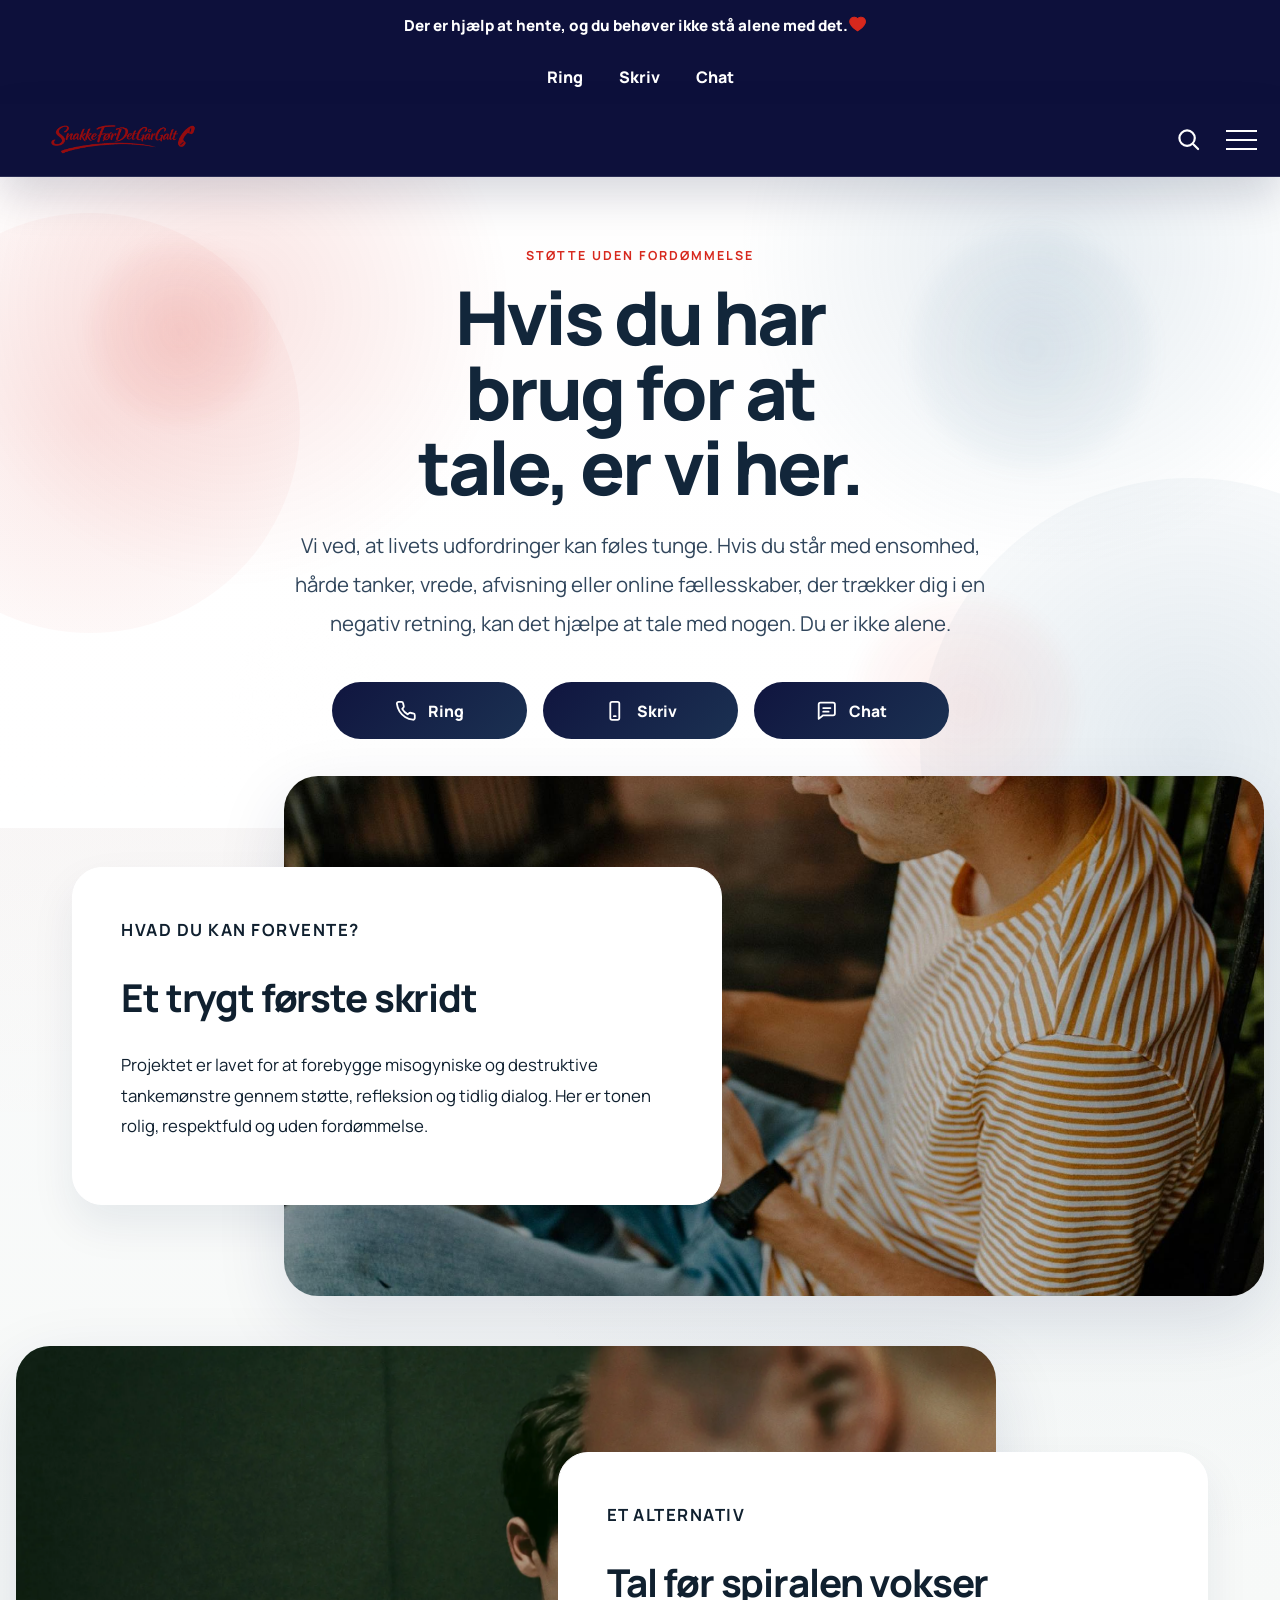
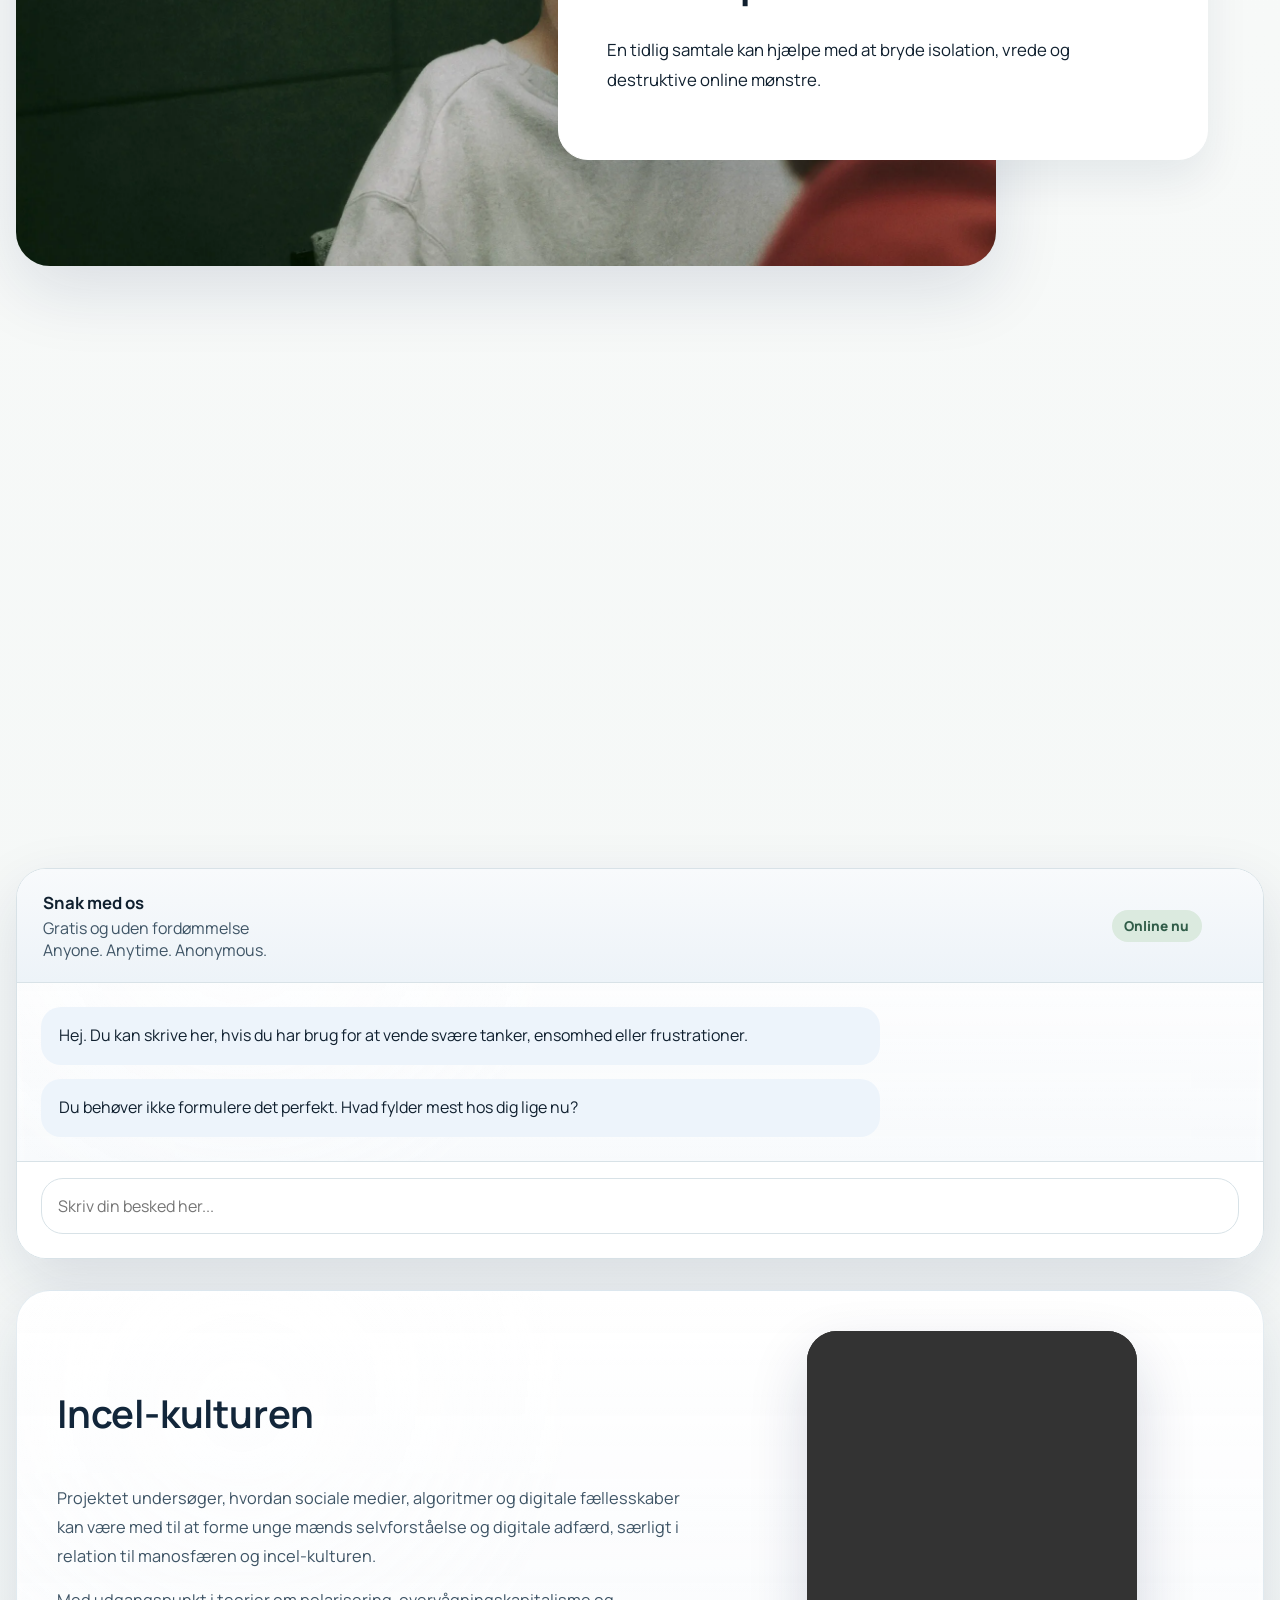
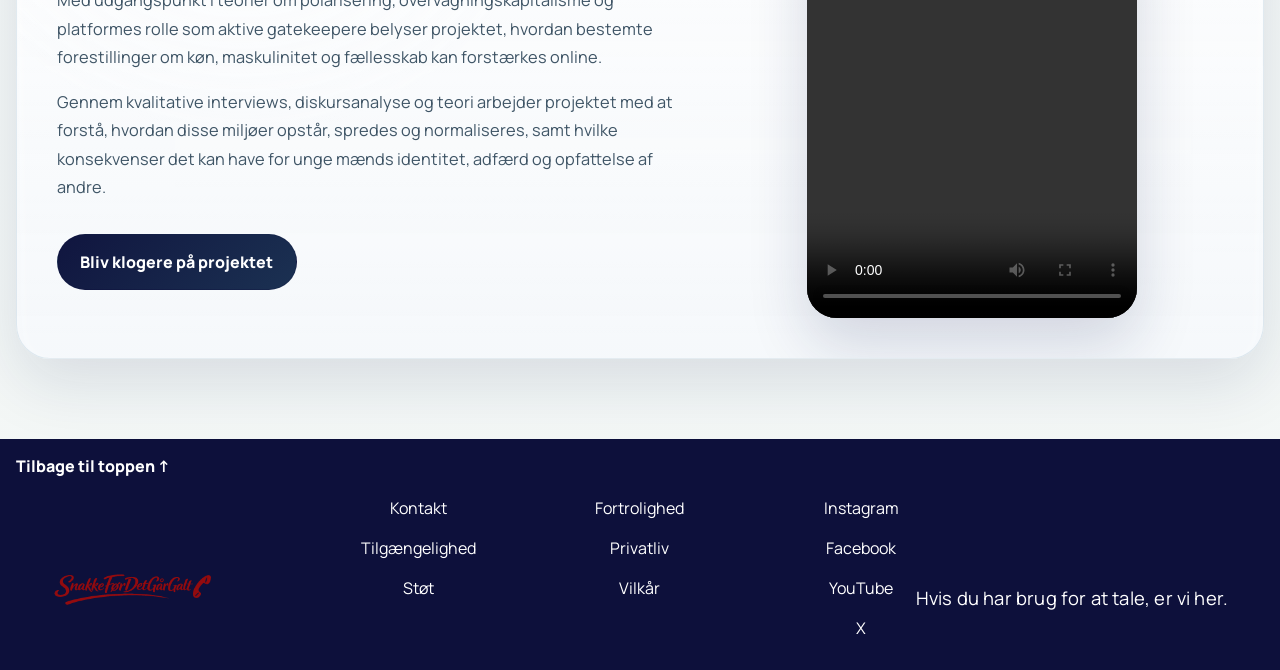
==== commit 54166239: "alaslojdoan" ====
--- a/index.html
+++ b/index.html
@@ -71,46 +71,35 @@
           <div class="menu-item">
             <a class="menu-item-link" href="#top"><span class="menu-option-icon" aria-hidden="true"><svg viewBox="0 0 24 24"><path d="M4 10.5 12 4l8 6.5"/><path d="M6.5 10.5V20h11v-9.5"/><path d="M10 20v-5h4v5"/></svg></span><span data-i18n="menu.home">Hjem</span></a>
           </div>
-          <details class="menu-item" open>
-            <summary><span class="menu-option-icon menu-help-icon" aria-hidden="true"><svg viewBox="0 0 24 24"><path d="M12 21s-6.5-4.35-8.5-8A5.2 5.2 0 0 1 12 6a5.2 5.2 0 0 1 8.5 7c-2 3.65-8.5 8-8.5 8Z"/></svg></span><span data-i18n="menu.getHelp">Få hjælp</span></summary>
-            <div class="submenu">
-              <a href="#helpCards"><span data-i18n="submenu.expect">Hvad du kan forvente</span>?</a>
-              <a href="#chat" data-i18n="submenu.chat">Chat med os</a>
-            </div>
-          </details>
-          <details class="menu-item">
-            <summary><span class="menu-option-icon" aria-hidden="true"><svg viewBox="0 0 24 24"><path d="M4 6.5h16"/><path d="M4 12h16"/><path d="M4 17.5h10"/></svg></span><span data-i18n="menu.learn">Viden</span></summary>
-            <div class="submenu">
-              <a href="javascript:void(0)" aria-disabled="true" data-i18n="submenu.sources">Kilder og baggrund</a>
-              <a href="javascript:void(0)" aria-disabled="true" data-i18n="submenu.prevention">Forebyggelse og dialog</a>
-            </div>
-          </details>
-          <details class="menu-item">
-            <summary><span class="menu-option-icon" aria-hidden="true"><svg viewBox="0 0 24 24"><path d="M12 5v14"/><path d="M5 12h14"/></svg></span><span data-i18n="menu.involved">Bliv en del af indsatsen</span></summary>
-            <div class="submenu">
-              <a href="javascript:void(0)" aria-disabled="true" data-i18n="submenu.share">Del viden</a>
-              <a href="javascript:void(0)" aria-disabled="true" data-i18n="submenu.support">Støt projektet</a>
-            </div>
-          </details>
-          <details class="menu-item">
-            <summary><span class="menu-option-icon" aria-hidden="true"><svg viewBox="0 0 24 24"><path d="M12 12a4 4 0 1 0 0-8 4 4 0 0 0 0 8Z"/><path d="M4 20a8 8 0 0 1 16 0"/></svg></span><span data-i18n="menu.providers">For fagpersoner</span></summary>
-            <div class="submenu">
-              <a href="javascript:void(0)" aria-disabled="true" data-i18n="submenu.research">Forskning</a>
-              <a href="javascript:void(0)" aria-disabled="true" data-i18n="submenu.method">Metode og perspektiv</a>
-            </div>
-          </details>
-          <details class="menu-item">
-            <summary><span class="menu-option-icon" aria-hidden="true"><svg viewBox="0 0 24 24"><path d="M9.25 9a2.75 2.75 0 1 1 4.58 2.04c-.92.8-1.83 1.39-1.83 2.71"/><path d="M12 17.25h.01"/></svg></span><span data-i18n="menu.faq">FAQ</span></summary>
-            <div class="submenu">
-              <a href="javascript:void(0)" aria-disabled="true" data-i18n="submenu.free">Er det gratis?</a>
-              <a href="javascript:void(0)" aria-disabled="true" data-i18n="submenu.anonymous">Er det anonymt?</a>
-            </div>
-          </details>
-          <div class="menu-item">
-            <a class="menu-item-link" href="javascript:void(0)" aria-disabled="true"><span class="menu-option-icon" aria-hidden="true"><svg viewBox="0 0 24 24"><path d="M5 7.5h14"/><path d="M5 12h14"/><path d="M5 16.5h8"/></svg></span><span data-i18n="menu.media">Ressourcer</span></a>
-          </div>
-          <div class="menu-item">
-            <a class="menu-item-link" href="om-projektet.html"><span class="menu-option-icon" aria-hidden="true"><svg viewBox="0 0 24 24"><path d="M12 8h.01"/><path d="M11 12h1v5h1"/><circle cx="12" cy="12" r="9"/></svg></span><span data-i18n="menu.about">Om projektet</span></a>
+          <div class="menu-item">
+            <a class="menu-item-link" href="om-projektet.html#top"><span class="menu-option-icon" aria-hidden="true"><svg viewBox="0 0 24 24"><path d="M12 8h.01"/><path d="M11 12h1v5h1"/><circle cx="12" cy="12" r="9"/></svg></span><span data-i18n="menu.about">Om projektet</span></a>
+          </div>
+          <div class="menu-item">
+            <a class="menu-item-link" href="teori.html#top"><span class="menu-option-icon" aria-hidden="true"><svg viewBox="0 0 24 24"><path d="M12 6v12"/><path d="M6 12h12"/><circle cx="12" cy="12" r="9"/></svg></span><span data-lang="da">Teori</span><span data-lang="en" hidden>Theory</span></a>
+          </div>
+          <div class="menu-item">
+            <a class="menu-item-link" href="metode.html#top"><span class="menu-option-icon" aria-hidden="true"><svg viewBox="0 0 24 24"><path d="M8 5h8"/><path d="M10 5v4l-4.5 8a2 2 0 0 0 1.74 3h9.52A2 2 0 0 0 18.5 17L14 9V5"/></svg></span><span data-lang="da">Metode</span><span data-lang="en" hidden>Method</span></a>
+          </div>
+          <div class="menu-item">
+            <a class="menu-item-link" href="analyse.html#top"><span class="menu-option-icon" aria-hidden="true"><svg viewBox="0 0 24 24"><path d="M5 18h14"/><path d="M7 14h10"/><path d="M9 10h6"/><path d="M11 6h2"/></svg></span><span data-lang="da">Analyse</span><span data-lang="en" hidden>Analysis</span></a>
+          </div>
+          <div class="menu-item">
+            <a class="menu-item-link" href="diskussion.html#top"><span class="menu-option-icon" aria-hidden="true"><svg viewBox="0 0 24 24"><path d="M4 7h16"/><path d="M4 12h10"/><path d="M4 17h7"/></svg></span><span data-lang="da">Diskussion</span><span data-lang="en" hidden>Discussion</span></a>
+          </div>
+          <div class="menu-item">
+            <a class="menu-item-link" href="konklusion.html#top"><span class="menu-option-icon" aria-hidden="true"><svg viewBox="0 0 24 24"><path d="M5 13 9 17 19 7"/></svg></span><span data-lang="da">Konklusion</span><span data-lang="en" hidden>Conclusion</span></a>
+          </div>
+          <div class="menu-item">
+            <a class="menu-item-link" href="medieprodukt.html#top"><span class="menu-option-icon" aria-hidden="true"><svg viewBox="0 0 24 24"><rect x="3" y="5" width="18" height="14" rx="2"/><path d="m10 9 5 3-5 3z"/></svg></span><span data-lang="da">Produktionsproces</span><span data-lang="en" hidden>Production process</span></a>
+          </div>
+          <div class="menu-item">
+            <a class="menu-item-link" href="litteraturliste.html#top"><span class="menu-option-icon" aria-hidden="true"><svg viewBox="0 0 24 24"><path d="M6 4h11a2 2 0 0 1 2 2v14H8a2 2 0 0 0-2 2"/><path d="M6 4a2 2 0 0 0-2 2v14h2"/></svg></span><span data-lang="da">Litteraturliste</span><span data-lang="en" hidden>References</span></a>
+          </div>
+          <div class="menu-item">
+            <a class="menu-item-link" href="brug-af-ai.html#top"><span class="menu-option-icon" aria-hidden="true"><svg viewBox="0 0 24 24"><circle cx="12" cy="12" r="3"/><path d="M19.4 15a1.65 1.65 0 0 0 .33 1.82"/><path d="M4.6 9a1.65 1.65 0 0 1-.33-1.82"/><path d="M9 4.6a1.65 1.65 0 0 1 1.82-.33"/><path d="M15 19.4a1.65 1.65 0 0 0 1.82.33"/><path d="M4.6 15a1.65 1.65 0 0 0-.33 1.82"/><path d="M19.4 9a1.65 1.65 0 0 1 .33-1.82"/><path d="M9 19.4a1.65 1.65 0 0 1-1.82.33"/><path d="M15 4.6a1.65 1.65 0 0 0 1.82-.33"/></svg></span><span data-lang="da">Brug af AI</span><span data-lang="en" hidden>Use of AI</span></a>
+          </div>
+          <div class="menu-item">
+            <a class="menu-item-link" href="bilag.html#top"><span class="menu-option-icon" aria-hidden="true"><svg viewBox="0 0 24 24"><path d="M6 4h12v16H6z"/><path d="M9 8h6"/><path d="M9 12h6"/><path d="M9 16h4"/></svg></span><span data-lang="da">Bilag</span><span data-lang="en" hidden>Appendix</span></a>
           </div>
           <details class="menu-item">
             <summary><span class="menu-option-icon" aria-hidden="true"><svg viewBox="0 0 24 24"><circle cx="12" cy="12" r="9"/><path d="M12 7v5l3 3"/></svg></span><span data-i18n="menu.interpretation">Sprog og tilgængelighed</span></summary>
@@ -243,13 +232,13 @@
               <span data-lang="da">Gennem kvalitative interviews, diskursanalyse og teori arbejder projektet med at forstå, hvordan disse miljøer opstår, spredes og normaliseres, samt hvilke konsekvenser det kan have for unge mænds identitet, adfærd og opfattelse af andre.</span>
               <span data-lang="en" hidden>Through qualitative interviews, discourse analysis, and theory, the project works to understand how these environments emerge, spread, and become normalized, and what consequences they may have for young men's identity, behavior, and perception of others.</span>
             </p>
-            <a class="project-page-link" href="om-projektet.html">
+            <a class="project-page-link" href="om-projektet.html#top">
               <span data-lang="da">Bliv klogere på projektet</span>
               <span data-lang="en" hidden>Learn more about the project</span>
             </a>
           </div>
-          <div class="resource-image-wrap">
-            <video class="resource-video" controls playsinline preload="metadata">
+          <div class="resource-image-wrap homepage-product-media">
+            <video class="resource-video homepage-product-video" controls playsinline preload="metadata">
               <source src="produkt-video.mp4" type="video/mp4" />
             </video>
           </div>
--- a/style.css
+++ b/style.css
@@ -8,7 +8,7 @@
   --bg: #f7f9f8;
   --soft: #eef3f1;
   --text: #10202f;
-  --muted: #587083;
+  --muted: #3f5566;
   --border: #d8e2e7;
   --surface: #ffffff;
 }
@@ -366,7 +366,7 @@
   gap: 0.75rem;
   min-height: 52px;
   padding: 0.35rem 0.4rem 0.35rem 0.9rem;
-  border: 0;
+  border: 1px solid rgba(16, 32, 47, 0.12);
   border-radius: 20px;
   background: #f5f8fb;
 }
@@ -788,7 +788,7 @@
   border-radius: 999px;
   font-size: 0.98rem;
   font-weight: 800;
-  box-shadow: 0 16px 36px rgba(16, 21, 63, 0.24);
+  box-shadow: none;
   transition: transform 180ms ease, box-shadow 180ms ease, filter 180ms ease;
 }
 
@@ -796,7 +796,7 @@
 .help-card:hover,
 .help-card:focus-visible {
   transform: translateY(-2px);
-  box-shadow: 0 22px 44px rgba(16, 21, 63, 0.28);
+  box-shadow: none;
   filter: saturate(1.05);
 }
 .content-section { padding: 0 0 2rem; }
@@ -809,7 +809,7 @@
 }
 .resource-layout {
   display: grid;
-  grid-template-columns: minmax(0, 1.2fr) minmax(260px, 0.8fr);
+  grid-template-columns: minmax(0, 1.12fr) minmax(260px, 0.88fr);
   gap: 1.5rem;
   align-items: center;
 }
@@ -837,30 +837,104 @@
 .resource-image-wrap {
   display: flex;
   flex-direction: column;
-  justify-content: center;
-  align-items: center;
+  justify-content: stretch;
+  align-items: stretch;
   gap: 0.9rem;
+  min-height: 100%;
+}
+
+.download-project-media {
+  align-items: center;
+  justify-content: flex-start;
+}
+
+.download-project-media .resource-image {
+  width: min(100%, 120px);
+  height: auto;
+  min-height: 0;
+  aspect-ratio: auto;
+  object-fit: contain;
+}
+
+.download-project-media .project-page-link {
+  margin-top: 1.1rem;
+}
+
+.page-about #download-project .subpage-card.resource-layout {
+  border-radius: 34px;
+  overflow: hidden;
 }
 
 .resource-image {
   width: 100%;
-  max-width: 340px;
-  height: auto;
-  border-radius: 26px;
+  max-width: none;
+  height: 100%;
+  min-height: 280px;
+  object-fit: cover;
+  object-position: center;
+  border-radius: 30px;
   display: block;
-  opacity: 0.92;
-  filter: brightness(1.06);
-  box-shadow: 0 22px 48px rgba(17, 33, 79, 0.12);
+  opacity: 1;
+  filter: brightness(1.02) saturate(1.02);
+  box-shadow: 0 28px 65px rgba(17, 33, 79, 0.16);
 }
 
 .resource-video {
   width: 100%;
-  max-width: 340px;
+  max-width: none;
+  height: 100%;
+  min-height: 280px;
+  object-fit: cover;
+  border-radius: 30px;
+  display: block;
+  box-shadow: 0 28px 65px rgba(17, 33, 79, 0.16);
+  background: #000;
+}
+
+.homepage-product-media {
+  align-items: center;
+  justify-content: flex-start;
+}
+
+.homepage-product-video {
+  width: min(100%, 330px);
   height: auto;
-  border-radius: 26px;
-  display: block;
-  box-shadow: 0 22px 48px rgba(17, 33, 79, 0.12);
-  background: #000;
+  min-height: 0;
+  aspect-ratio: 9 / 16;
+  object-fit: cover;
+}
+
+.subpage-card.resource-layout {
+  padding: 0.9rem;
+  border-radius: 34px;
+  background:
+    linear-gradient(180deg, rgba(255, 255, 255, 0.98), rgba(245, 248, 251, 0.96));
+}
+
+.subpage-card.resource-layout .resource-copy {
+  padding: 1.05rem 1.05rem 1.05rem 1.2rem;
+}
+
+.subpage-card.resource-layout .resource-image-wrap {
+  position: relative;
+}
+
+.subpage-card.resource-layout .resource-image-wrap::before {
+  content: "";
+  position: absolute;
+  inset: 0;
+  border-radius: 30px;
+  background:
+    radial-gradient(circle at 20% 18%, rgba(255, 255, 255, 0.2), transparent 30%),
+    linear-gradient(180deg, rgba(255, 255, 255, 0.06), rgba(255, 255, 255, 0));
+  pointer-events: none;
+  z-index: 1;
+}
+
+.subpage-card.resource-layout .resource-image,
+.subpage-card.resource-layout .resource-video {
+  position: relative;
+  z-index: 0;
 }
 
 .resource-download {
@@ -905,13 +979,13 @@
   margin-top: 1rem;
   min-height: 56px;
   padding: 0.9rem 1.4rem;
-  border: 1px solid rgba(13, 16, 59, 0.14);
+  border: 1px solid rgba(16, 21, 63, 0.22);
   border-radius: 999px;
   color: white;
-  font-weight: 700;
+  font-weight: 800;
   width: fit-content;
-  background: linear-gradient(135deg, #d7281d, #8f1610);
-  box-shadow: 0 16px 34px rgba(143, 22, 16, 0.2);
+  background: linear-gradient(135deg, #10153f, #1b3152);
+  box-shadow: none;
 }
 .production-quote {
   margin: 0.5rem 0 0;
@@ -965,6 +1039,18 @@
     var(--bg);
 }
 
+.analysis-page #mainContent,
+.page-about #mainContent {
+  background:
+    linear-gradient(180deg, rgba(95, 137, 166, 0.12), rgba(95, 137, 166, 0)),
+    var(--bg);
+}
+
+.analysis-page .subpage-hero,
+.page-about .subpage-hero {
+  background: transparent;
+}
+
 .page-about {
   background:
     linear-gradient(180deg, #f7f9f8 0%, #f4f7f7 42%, #eff4f4 100%);
@@ -974,6 +1060,130 @@
   width: min(100% - 6rem, 1120px);
 }
 
+.analysis-page .content-section,
+.analysis-page .subpage-hero .content-section {
+  width: min(100% - 6rem, 1120px);
+}
+
+.analysis-page .subpage-hero {
+  padding-bottom: 0;
+}
+
+.analysis-page .subpage-card {
+  padding: 0;
+  background: transparent;
+  border: 0;
+  box-shadow: none;
+  border-radius: 0;
+}
+
+.analysis-page .subpage-card.resource-layout {
+  padding: 0;
+  background: transparent;
+  border: 0;
+  box-shadow: none;
+  border-radius: 0;
+}
+
+.analysis-page .production-copy,
+.analysis-page .resource-copy {
+  max-width: 52rem;
+}
+
+.analysis-page .resource-card {
+  border: 0;
+  background: transparent;
+  box-shadow: none;
+  padding: 0;
+  position: static;
+  border-radius: 0;
+}
+
+.analysis-page .content-section {
+  padding: 0 0 1.35rem;
+}
+
+.analysis-page .subpage-hero + .content-section {
+  padding-top: 0.3rem;
+}
+
+.analysis-page .analysis-flow {
+  display: grid;
+  gap: 0.8rem;
+  margin-top: 0.35rem;
+}
+
+.analysis-page .resource-layout {
+  align-items: start;
+  gap: 1.35rem;
+}
+
+.analysis-page .resource-copy,
+.analysis-page .production-copy {
+  padding: 0;
+}
+
+.analysis-page .resource-card::before,
+.analysis-page .subpage-card.resource-layout .resource-image-wrap::before {
+  display: none;
+}
+
+.analysis-page .subpage-lead {
+  margin-bottom: 0.85rem;
+}
+
+.analysis-page .subpage-card p,
+.analysis-page .subpage-lead,
+.analysis-page .production-list {
+  max-width: 50rem;
+  font-size: 1.03rem;
+  line-height: 1.8;
+}
+
+.analysis-page .production-copy h2,
+.analysis-page .subpage-title {
+  color: #11243a;
+}
+
+.analysis-page .production-quote {
+  margin: 0.5rem 0 0;
+  padding: 0;
+  background: transparent;
+  border-left: 0;
+  border-radius: 0;
+  box-shadow: none;
+}
+
+.analysis-page .production-copy h2 {
+  margin-top: 0;
+  margin-bottom: 0.95rem;
+}
+
+.analysis-page .eyebrow {
+  color: #5f89a6;
+}
+
+.analysis-page .subpage-card p,
+.analysis-page .subpage-lead {
+  color: #314554;
+}
+
+.analysis-page .production-panel {
+  background: #f8fbfc;
+  border-color: rgba(132, 168, 192, 0.2);
+}
+
+.analysis-page .production-panel {
+  background: transparent;
+  border: 0;
+  box-shadow: none;
+  padding: 0;
+}
+
+.analysis-page .page-back-link {
+  display: none;
+}
+
 .page-about .subpage-hero {
   background: transparent;
 }
@@ -982,12 +1192,21 @@
   color: #5f89a6;
 }
 
+.analysis-page .subpage-hero .eyebrow,
+.page-about .subpage-hero .eyebrow {
+  display: none;
+}
+
+.page-about .subpage-hero .eyebrow {
+  display: block;
+}
+
 .page-about .subpage-hero .subpage-title {
   color: #11243a;
 }
 
 .page-about .subpage-hero .subpage-lead {
-  color: #42596b;
+  color: #314554;
 }
 
 .page-about .subpage-card {
@@ -995,11 +1214,26 @@
   background: rgba(255, 255, 255, 0.94);
   border-color: rgba(216, 226, 231, 0.95);
   box-shadow: 0 12px 34px rgba(17, 33, 79, 0.05);
+  position: relative;
+  border-radius: 28px;
 }
 
 .page-about .production-copy,
 .page-about .resource-copy {
   max-width: 52rem;
+  padding: 0;
+}
+
+.page-about .resource-card,
+.page-about .production-panel {
+  padding: 2rem;
+  position: relative;
+}
+
+.page-about .resource-card::before,
+.page-about .production-panel::before,
+.page-about .subpage-card.resource-layout .resource-image-wrap::before {
+  display: block;
 }
 
 .page-about .subpage-card p,
@@ -1026,7 +1260,7 @@
 .page-about .production-list a,
 .page-about .subpage-card p,
 .page-about .subpage-lead {
-  color: #42596b;
+  color: #314554;
 }
 
 .page-about .resource-download,
@@ -1061,6 +1295,71 @@
   border-radius: 28px;
 }
 .eyebrow { margin: 0 0 1rem; color: var(--blue); font-size: 0.82rem; font-weight: 700; letter-spacing: 0.09em; text-transform: uppercase; }
+.section-intro-image {
+  display: block;
+  width: min(100%, 260px);
+  height: 118px;
+  margin: 0 0 1rem;
+  border-radius: 18px;
+  object-fit: cover;
+  object-position: center;
+}
+
+.media-page .homepage-product-video {
+  width: min(100%, 165px);
+}
+
+.section-intro-figure {
+  margin: 0 0 1.15rem;
+}
+
+.section-intro-figure figcaption {
+  margin-top: 0.55rem;
+  color: #6a7f90;
+  font-size: 0.84rem;
+  line-height: 1.5;
+}
+
+.analysis-intro-image {
+  width: min(100%, 440px);
+  height: 220px;
+  margin: 0 0 1.1rem;
+}
+
+.analysis-inline-video {
+  display: block;
+  object-fit: cover;
+}
+
+.analysis-small-image {
+  width: min(100%, 520px);
+  min-height: 0;
+  height: auto;
+  aspect-ratio: auto;
+  object-fit: contain;
+}
+
+.about-intro-image {
+  width: 100%;
+  max-width: none;
+  height: 280px;
+  margin: 0;
+}
+
+.bibliography-book-media {
+  align-self: start;
+}
+
+.bibliography-book-image {
+  width: min(100%, 320px);
+  max-width: 320px;
+  height: auto;
+  min-height: 0;
+  aspect-ratio: auto;
+  object-fit: contain;
+  object-position: top center;
+}
+
 .page-about h2 {
   margin: 0;
   font-family: "Manrope", sans-serif;
@@ -1081,6 +1380,14 @@
   font-family: "Manrope", sans-serif;
   font-weight: 650;
   letter-spacing: -0.01em;
+}
+
+.bilag-page .subpage-title {
+  font-size: clamp(1.7rem, 3.3vw, 2.6rem);
+  line-height: 1.35;
+  font-weight: 700;
+  letter-spacing: -0.005em;
+  color: #314554;
 }
 .page-about .subpage-card p,
 .page-about .subpage-lead,
@@ -1550,9 +1857,7 @@
 
 .help-card {
   transform-style: preserve-3d;
-  box-shadow:
-    0 18px 38px rgba(16, 21, 63, 0.24),
-    0 8px 18px rgba(255, 255, 255, 0.12) inset;
+  box-shadow: none;
 }
 
 .resource-card,
@@ -1803,12 +2108,12 @@
 body.theme-dark .help-card {
   background: linear-gradient(135deg, #d7281d, #8f1610);
   color: #fff;
-  box-shadow: 0 16px 36px rgba(143, 22, 16, 0.28);
+  box-shadow: none;
 }
 
 body.theme-dark .help-card:hover,
 body.theme-dark .help-card:focus-visible {
-  box-shadow: 0 22px 44px rgba(143, 22, 16, 0.34);
+  box-shadow: none;
 }
 
 body.theme-dark .resource-card,
@@ -1869,9 +2174,43 @@
   box-shadow: 0 20px 50px rgba(0, 0, 0, 0.26);
 }
 
+body.theme-dark .analysis-page .subpage-card,
+body.theme-dark .analysis-page .production-panel {
+  background: linear-gradient(180deg, rgba(20, 27, 41, 0.98), rgba(16, 22, 33, 0.94));
+  border-color: rgba(79, 104, 130, 0.4);
+  box-shadow: 0 20px 50px rgba(0, 0, 0, 0.26);
+}
+
+body.theme-dark .analysis-page .resource-card,
+body.theme-dark .analysis-page .subpage-card,
+body.theme-dark .analysis-page .subpage-card.resource-layout,
+body.theme-dark .analysis-page .production-panel {
+  background: transparent;
+  border: 0;
+  box-shadow: none;
+}
+
+body.theme-dark .analysis-page .resource-card::before,
+body.theme-dark .analysis-page .subpage-card.resource-layout .resource-image-wrap::before {
+  display: none;
+}
+
 body.theme-dark .page-about .production-panel {
   background: linear-gradient(180deg, rgba(20, 27, 41, 0.98), rgba(16, 22, 33, 0.94));
   border-color: rgba(79, 104, 130, 0.4);
+  box-shadow: 0 20px 50px rgba(0, 0, 0, 0.26);
+}
+
+body.theme-dark .page-about .resource-card {
+  background: linear-gradient(180deg, rgba(20, 27, 41, 0.98), rgba(16, 22, 33, 0.94));
+  border-color: rgba(79, 104, 130, 0.4);
+  box-shadow: 0 20px 50px rgba(0, 0, 0, 0.26);
+}
+
+body.theme-dark .page-about .resource-card::before,
+body.theme-dark .page-about .production-panel::before,
+body.theme-dark .page-about .subpage-card.resource-layout .resource-image-wrap::before {
+  display: block;
 }
 
 body.theme-dark .page-about .production-panel h3,
@@ -1888,6 +2227,26 @@
   color: #c9d6e2;
 }
 
+body.theme-dark .analysis-page .production-copy h2,
+body.theme-dark .analysis-page .subpage-title,
+body.theme-dark .analysis-page .eyebrow,
+body.theme-dark .analysis-page h2 {
+  color: #edf3f8;
+}
+
+body.theme-dark .analysis-page .subpage-card p,
+body.theme-dark .analysis-page .subpage-lead,
+body.theme-dark .analysis-page .production-list,
+body.theme-dark .analysis-page .production-list a {
+  color: #c9d6e2;
+}
+
+body.theme-dark .analysis-page .production-quote {
+  background: transparent;
+  border-left: 0;
+  box-shadow: none;
+}
+
 body.theme-dark .resource-image,
 body.theme-dark .resource-video {
   box-shadow: 0 22px 48px rgba(0, 0, 0, 0.34);
@@ -1899,21 +2258,55 @@
 }
 
 body.theme-dark .search-box {
-  background: #0f1522;
-  border-color: #33445d;
+  background: #ffffff;
+  border-color: rgba(16, 32, 47, 0.14);
 }
 
 body.theme-dark .search-box input {
-  color: white;
+  color: #10202f;
 }
 
 body.theme-dark .search-box input::placeholder {
-  color: #aebdcb;
+  color: #6b7481;
 }
 
 body.theme-dark .page-back-link {
   border-color: #4a6078;
   color: white;
+}
+
+.menu-button,
+.page-back-link,
+.project-page-link,
+.help-card,
+.primary-button,
+.chat-send-button,
+.menu-feature-button,
+.production-page-link,
+.theme-menu-button,
+.contact-strip-inner a,
+.resource-download,
+.production-links a,
+.return-top,
+.return-top-project {
+  box-shadow: none !important;
+}
+
+body.analysis-page:not(.page-about) .resource-card,
+body.analysis-page:not(.page-about) .subpage-card,
+body.analysis-page:not(.page-about) .subpage-card.resource-layout,
+body.analysis-page:not(.page-about) .production-panel,
+body.analysis-page:not(.page-about) .production-quote {
+  background: transparent !important;
+  border: 0 !important;
+  box-shadow: none !important;
+  border-radius: 0 !important;
+}
+
+body.analysis-page:not(.page-about) .resource-card::before,
+body.analysis-page:not(.page-about) .production-panel::before,
+body.analysis-page:not(.page-about) .subpage-card.resource-layout .resource-image-wrap::before {
+  display: none !important;
 }
 
 body.theme-dark .site-header {
@@ -1977,6 +2370,14 @@
     transform: translateX(42px);
     box-shadow: 24px 0 50px rgba(17, 33, 79, 0.14);
   }
+  .menu-list {
+    padding-bottom: 22rem;
+  }
+  .menu-list::after {
+    content: "";
+    display: block;
+    height: 12rem;
+  }
   .header-inner,
   .footer-main,
   .footer-links-grid {
@@ -2045,6 +2446,16 @@
   .menu-feature-buttons {
     grid-template-columns: 1fr;
   }
+  .subpage-card.resource-layout {
+    padding: 1rem;
+  }
+  .subpage-card.resource-layout .resource-copy {
+    padding: 0.8rem 0.4rem 0.25rem;
+  }
+  .resource-image,
+  .resource-video {
+    min-height: 300px;
+  }
   .footer-main-project {
     grid-template-columns: 1fr;
     justify-items: center;
@@ -2066,11 +2477,18 @@
     --header-offset: 132px;
   }
   .page-about .content-section,
-  .page-about .subpage-hero .content-section {
+  .page-about .subpage-hero .content-section,
+  .analysis-page .content-section,
+  .analysis-page .subpage-hero .content-section {
     width: min(100% - 2rem, 1120px);
   }
-  .page-about .subpage-card {
+  .page-about .subpage-card,
+  .analysis-page .subpage-card {
     padding: 1.6rem 1.35rem;
+  }
+  .resource-image,
+  .resource-video {
+    min-height: 220px;
   }
   .contact-strip-inner {
     justify-content: center;
